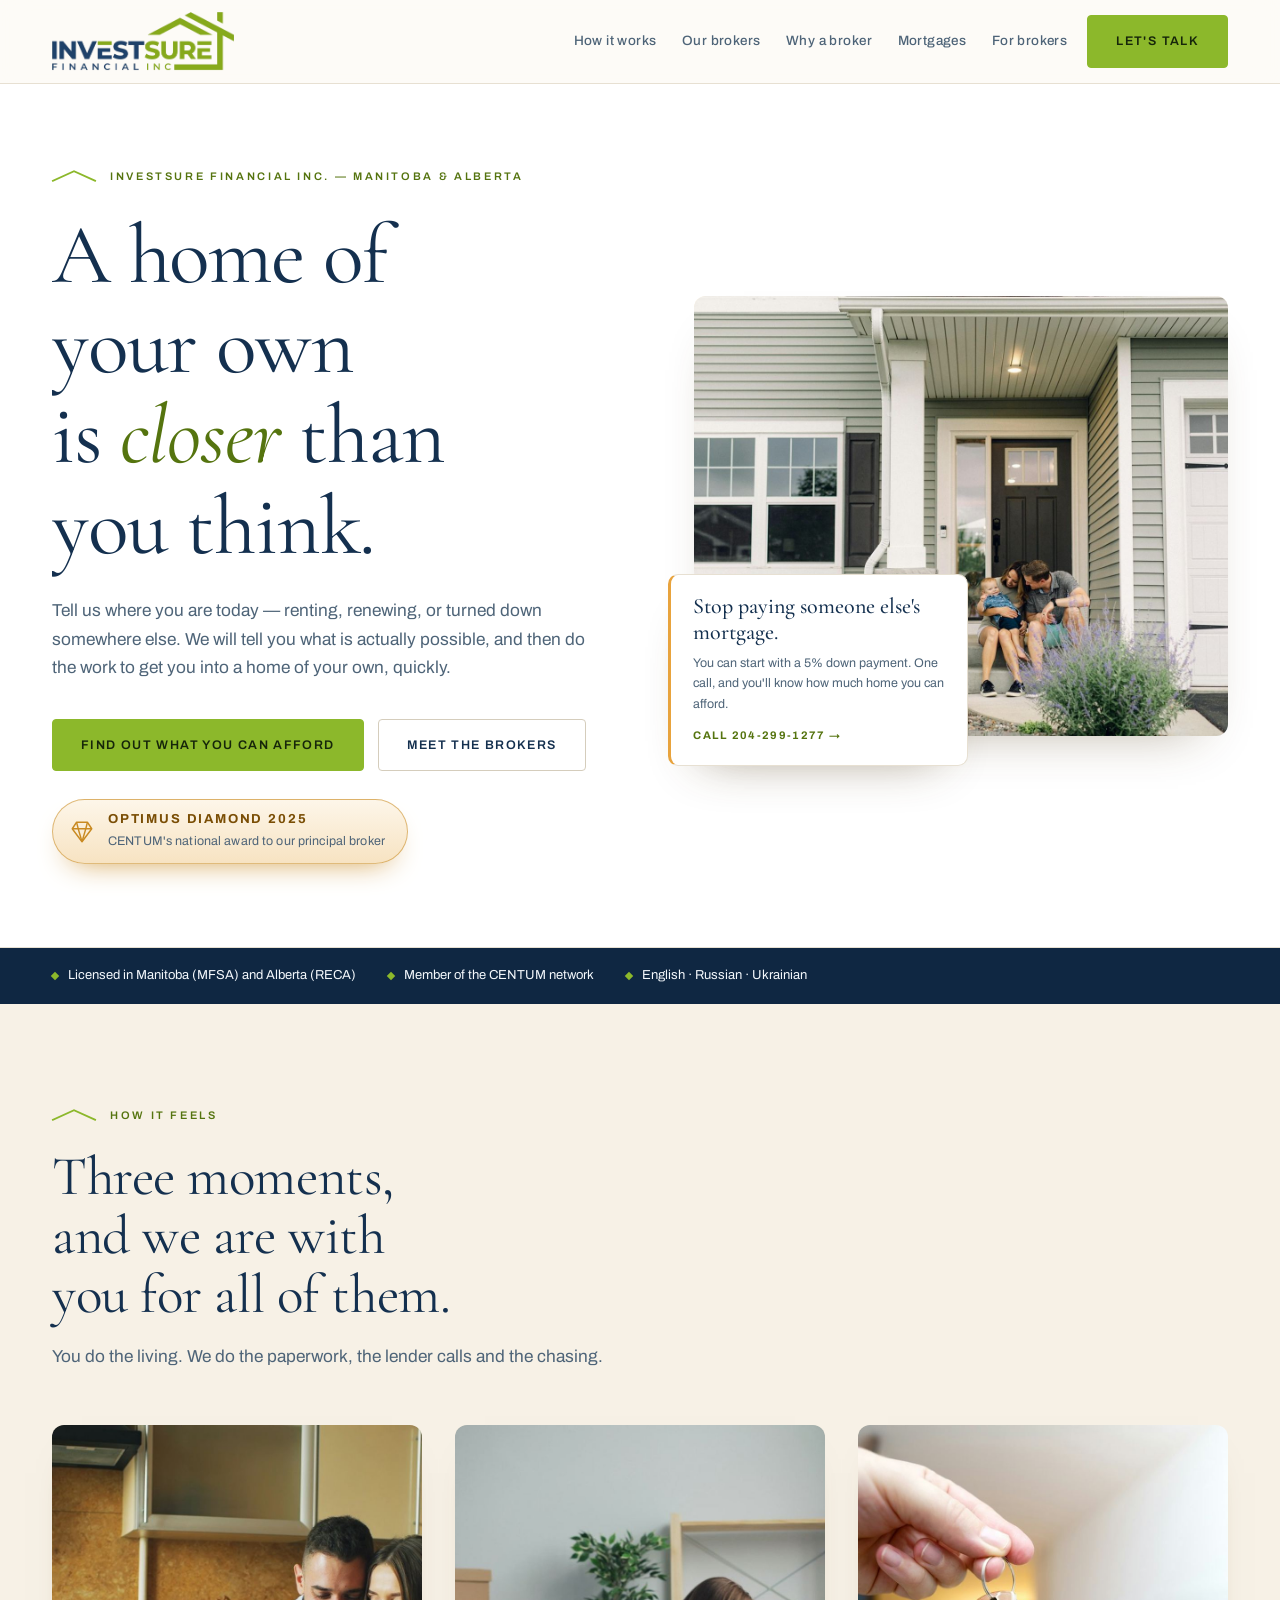
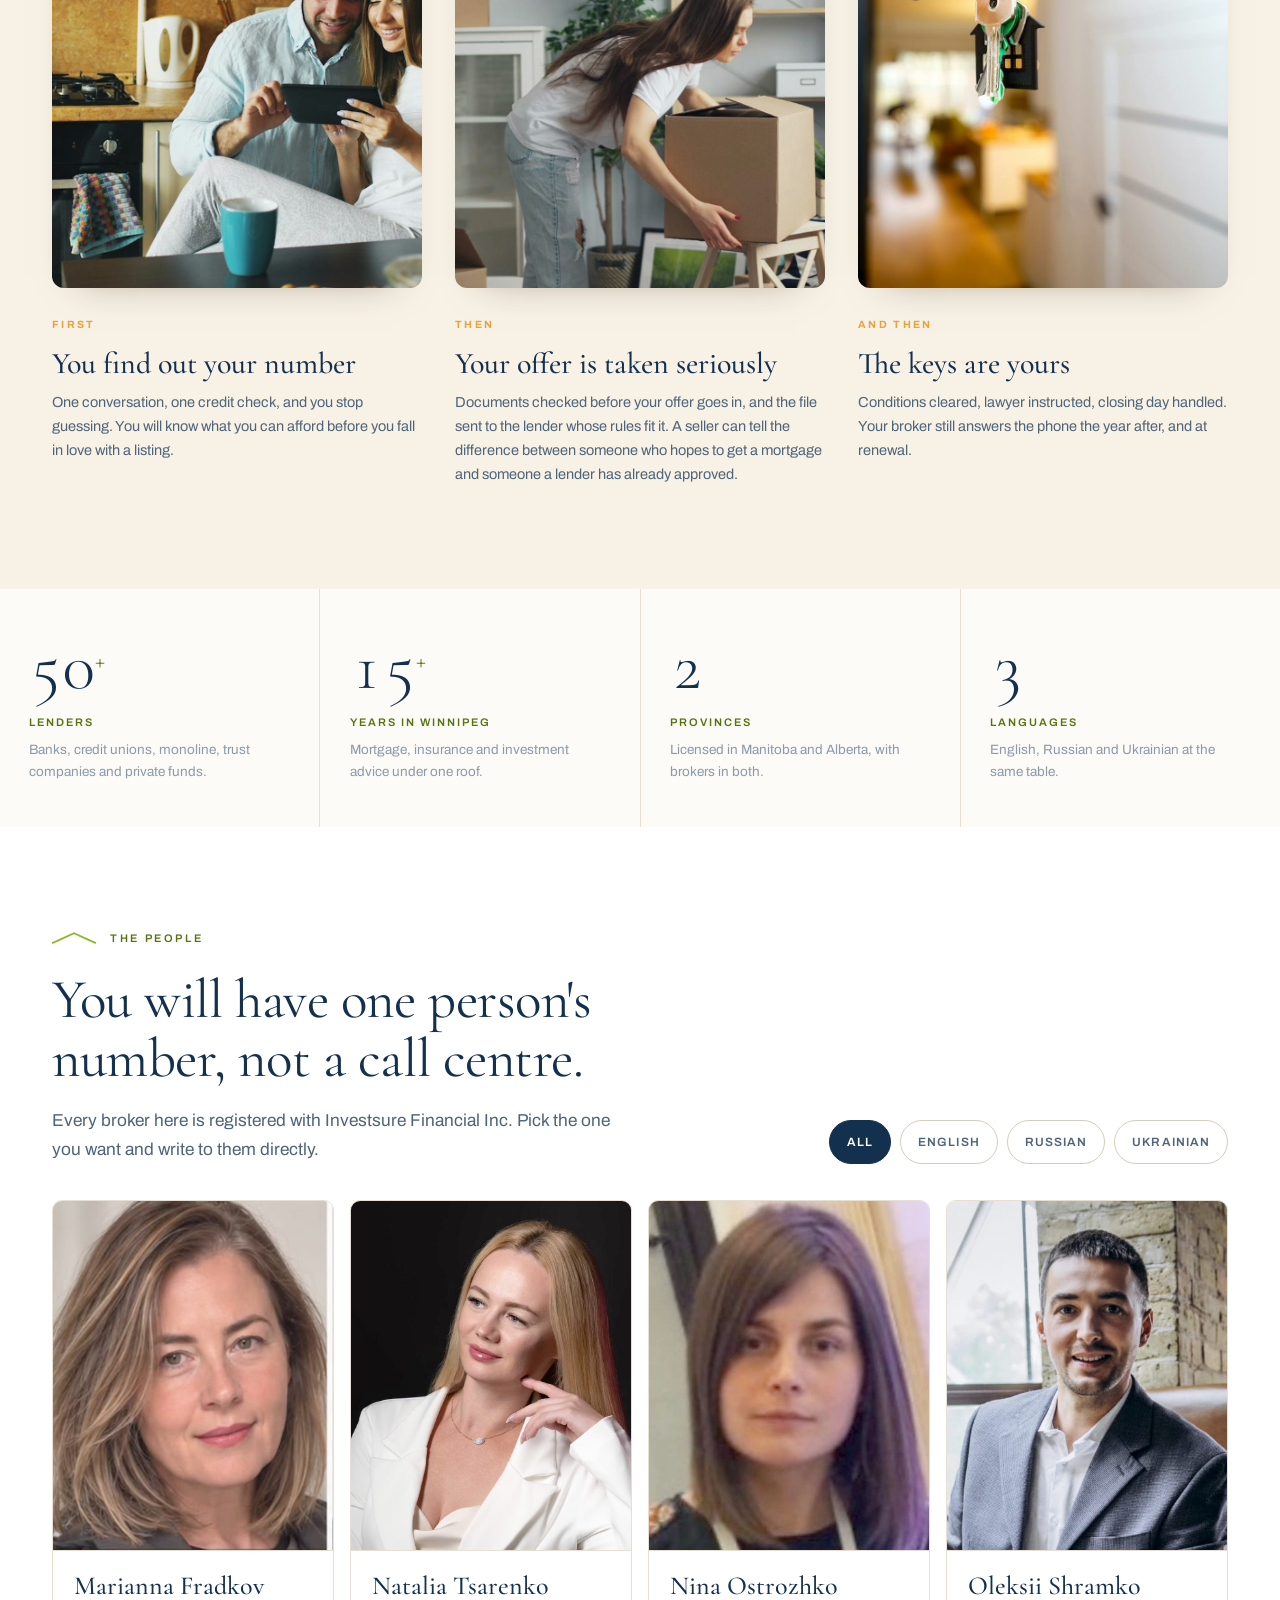
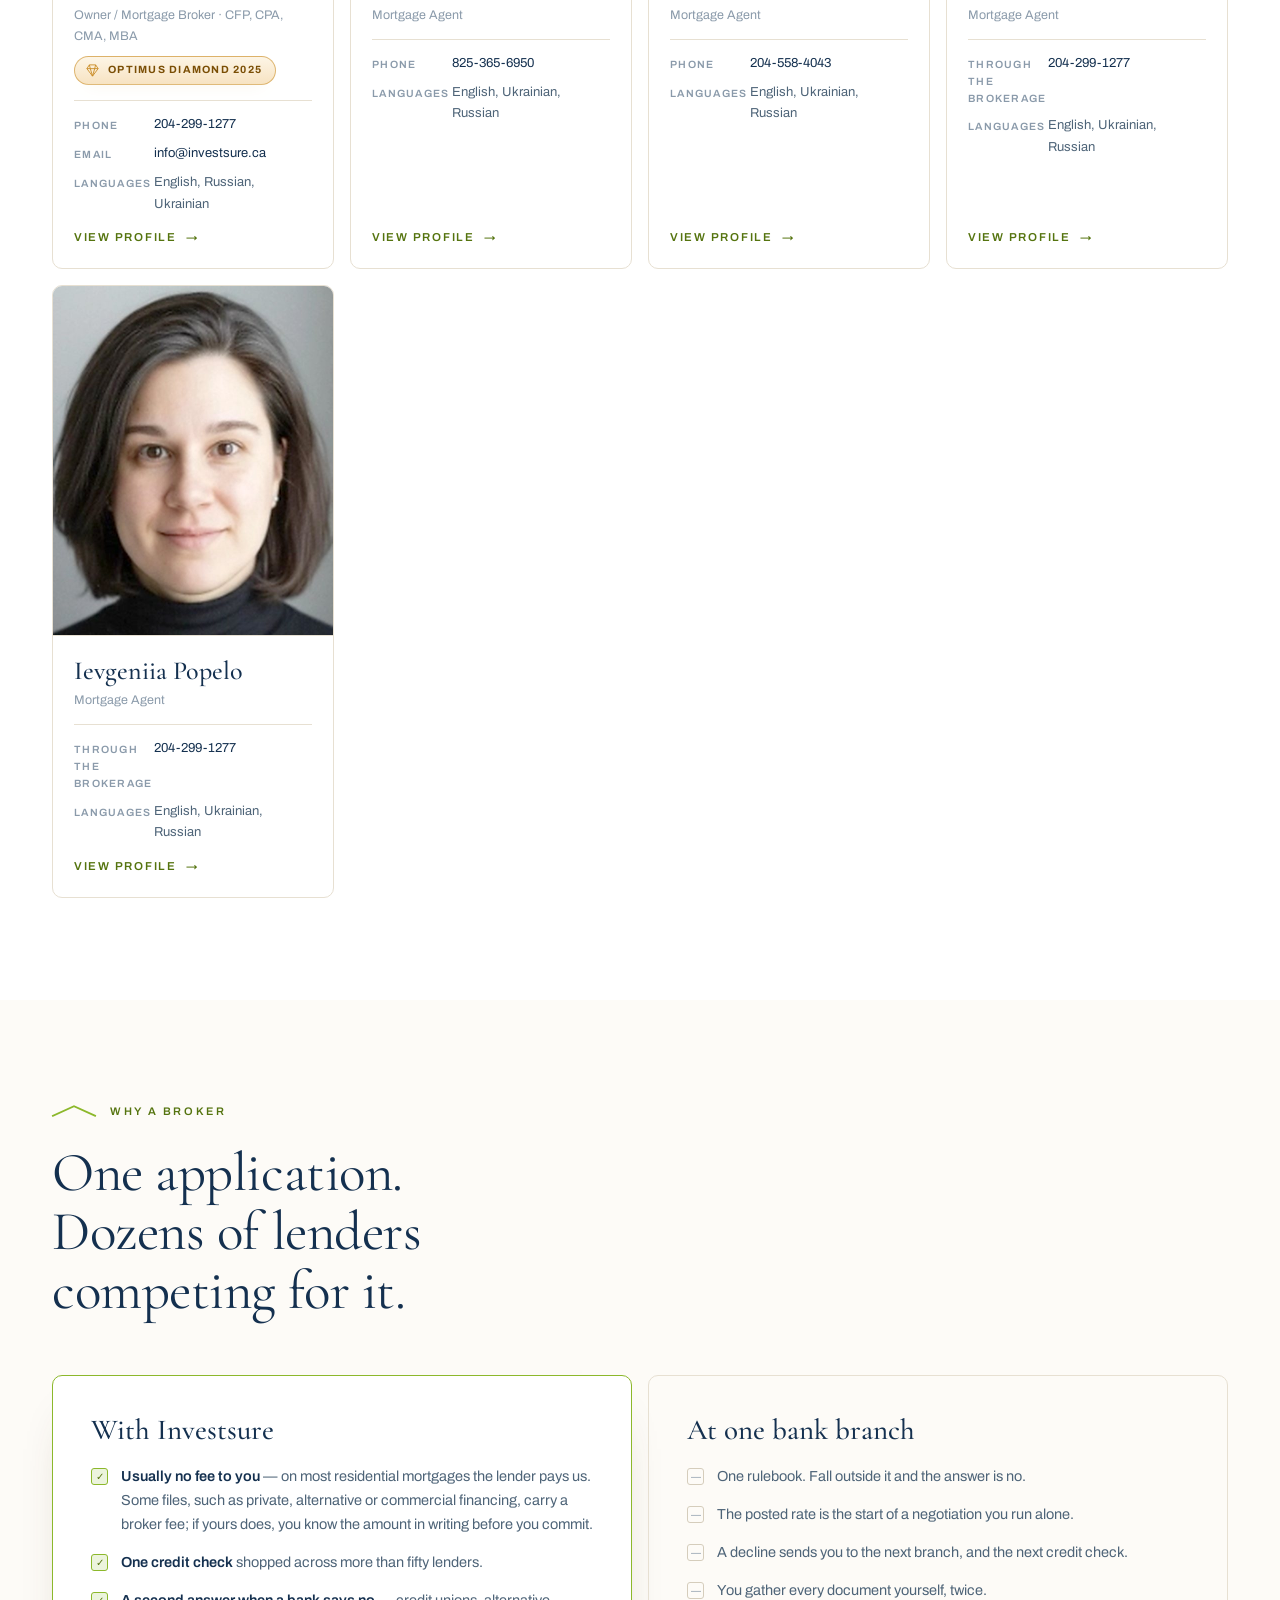
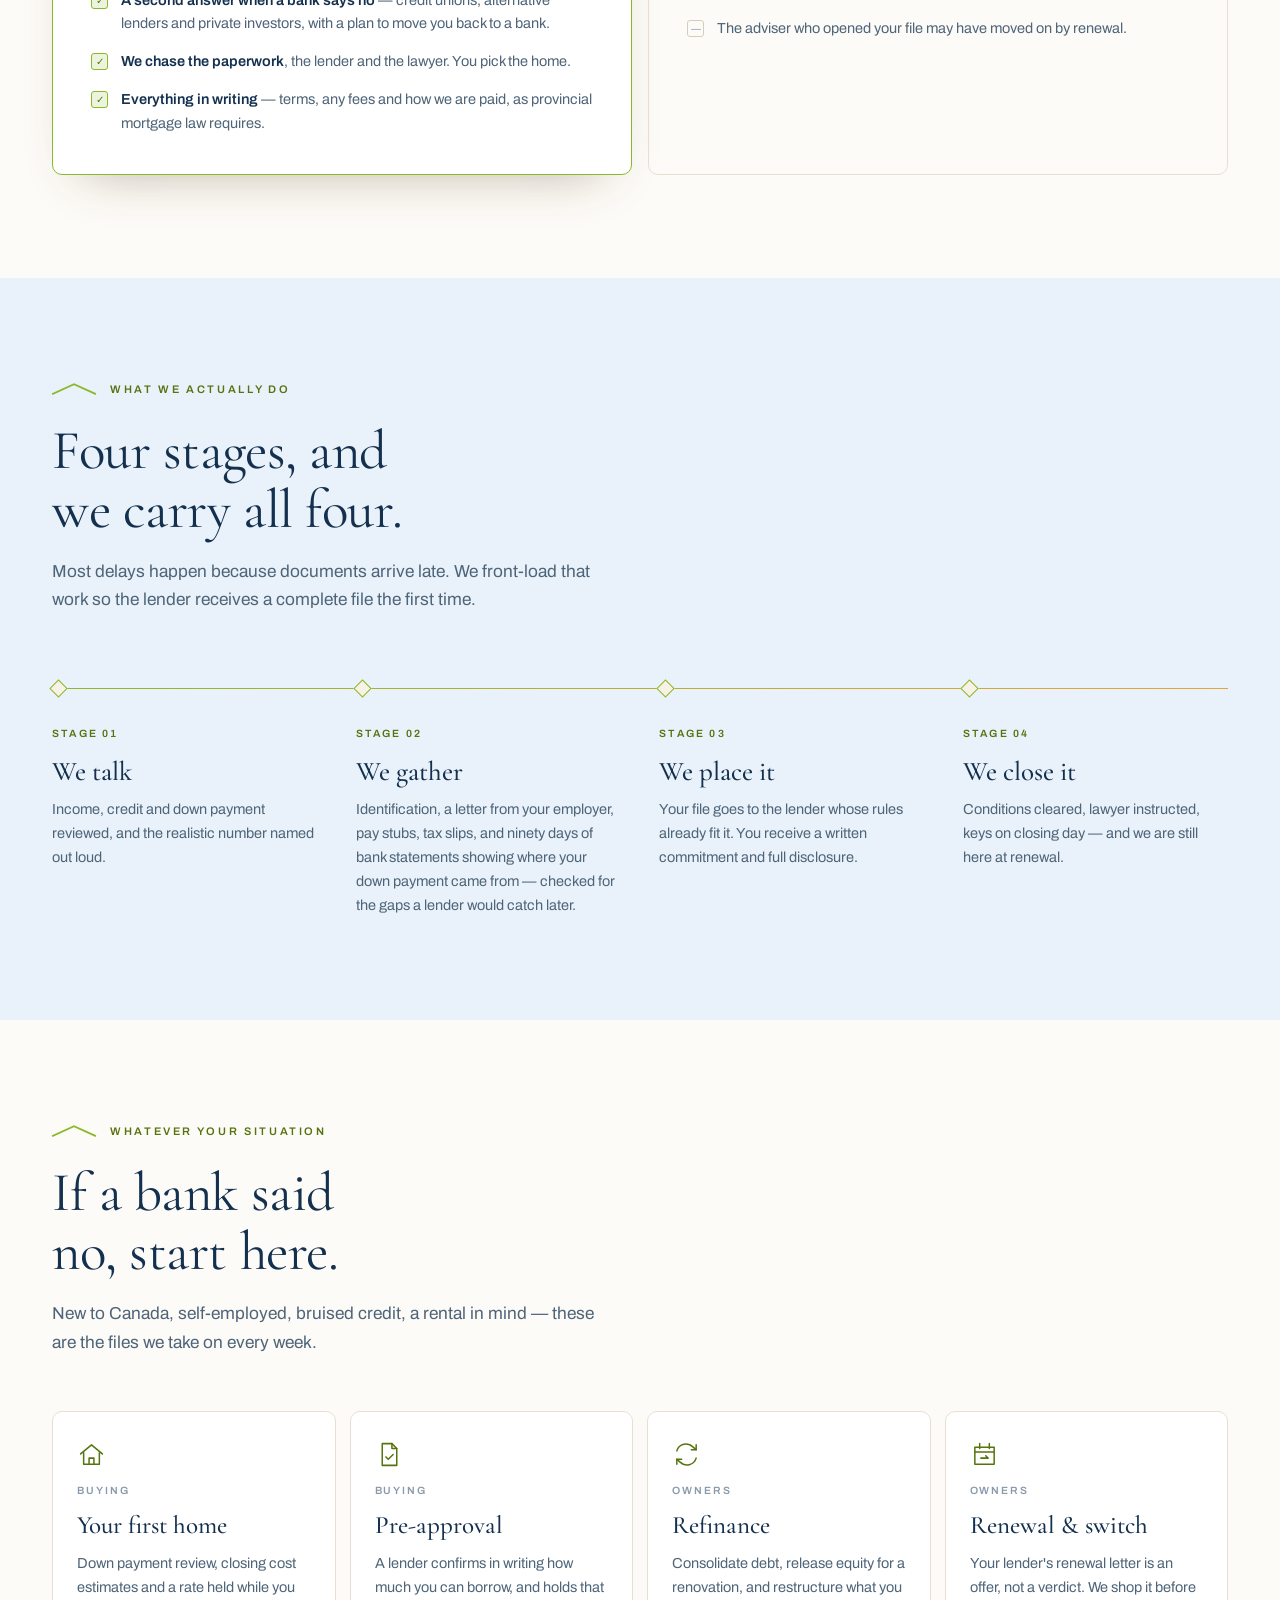
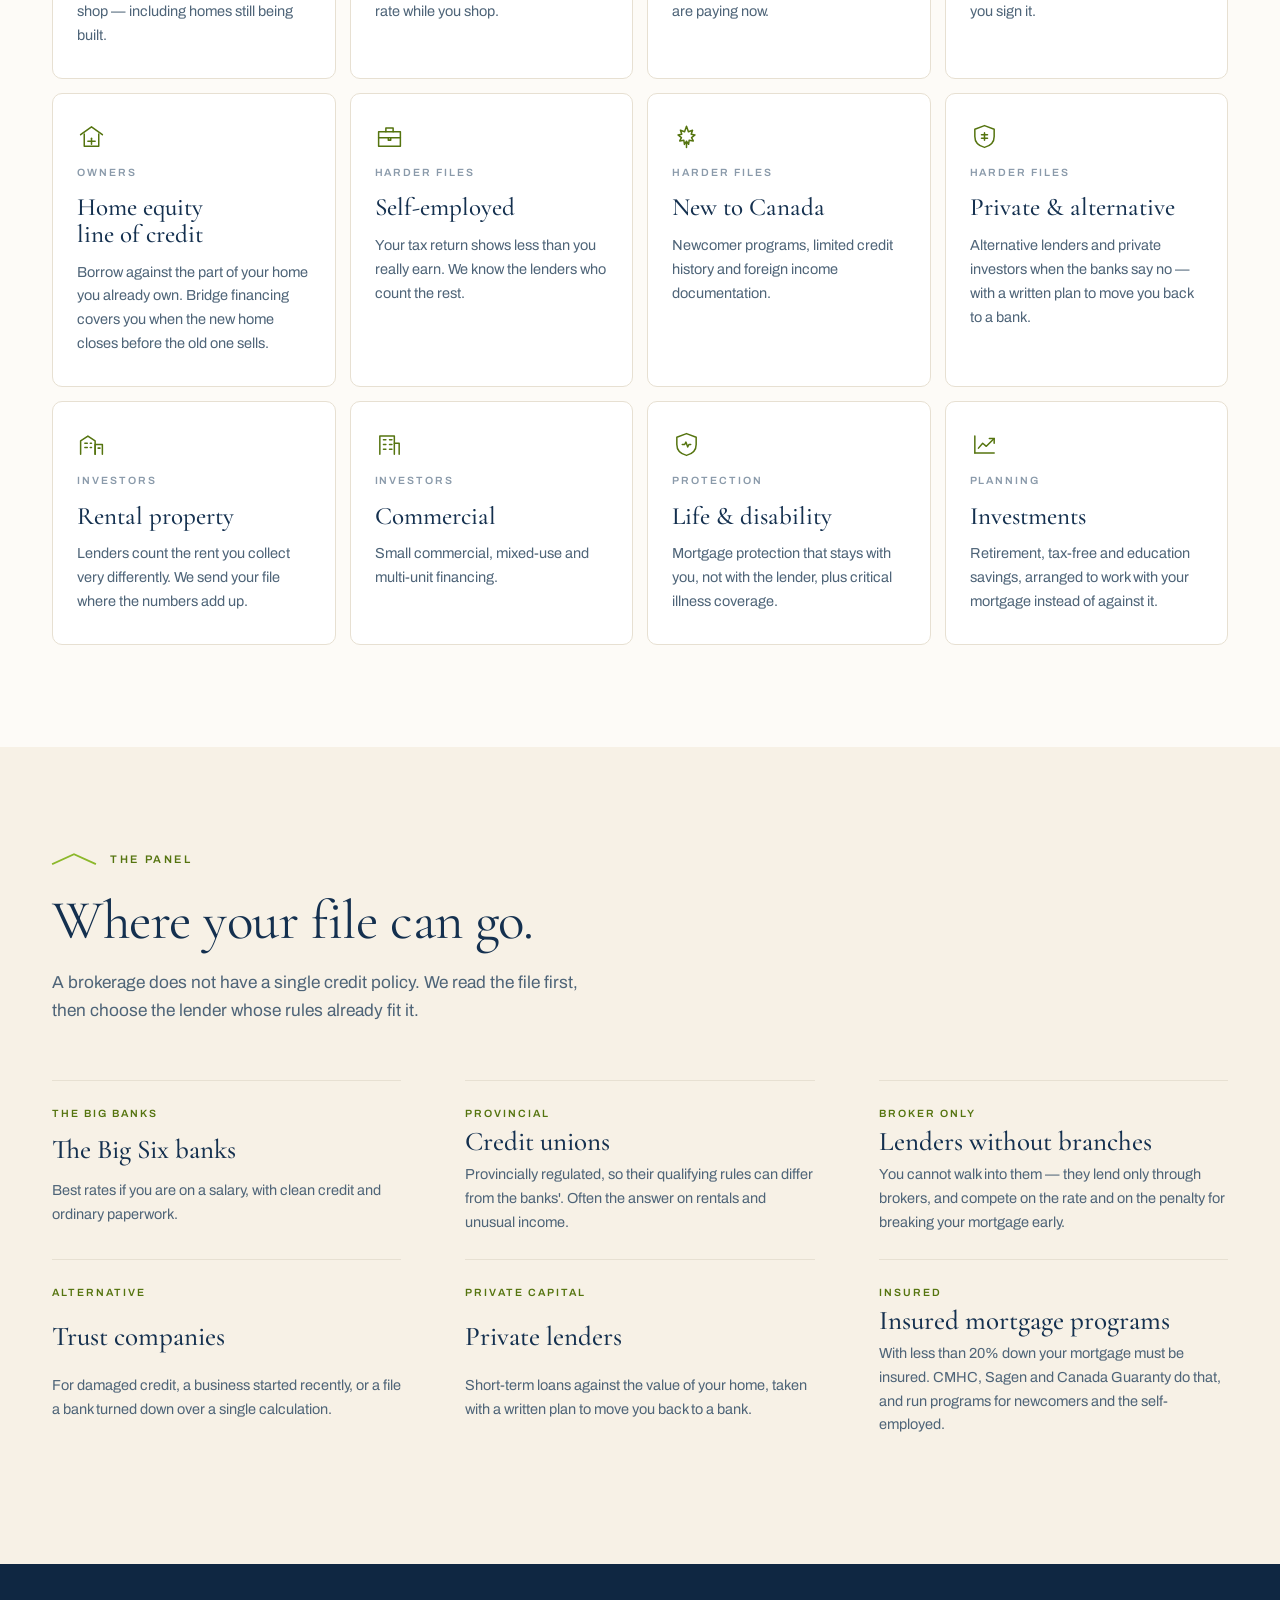
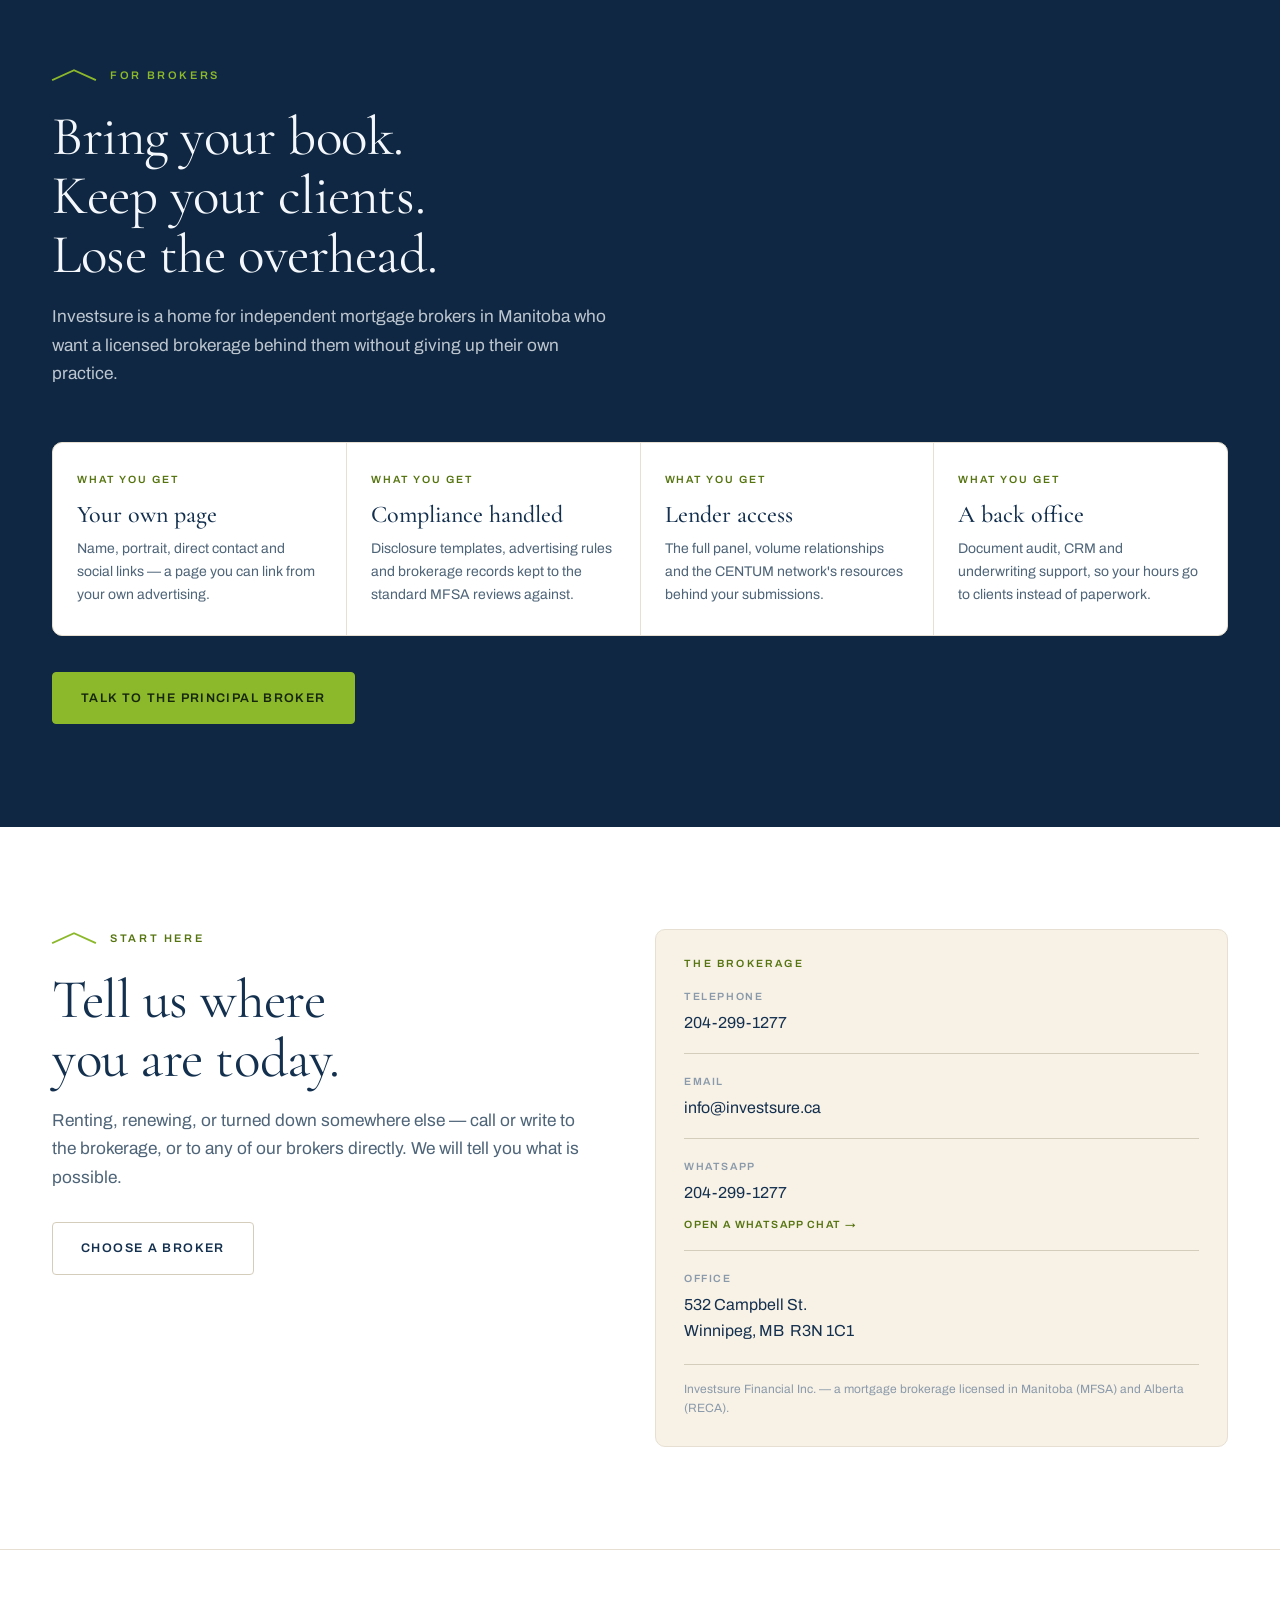
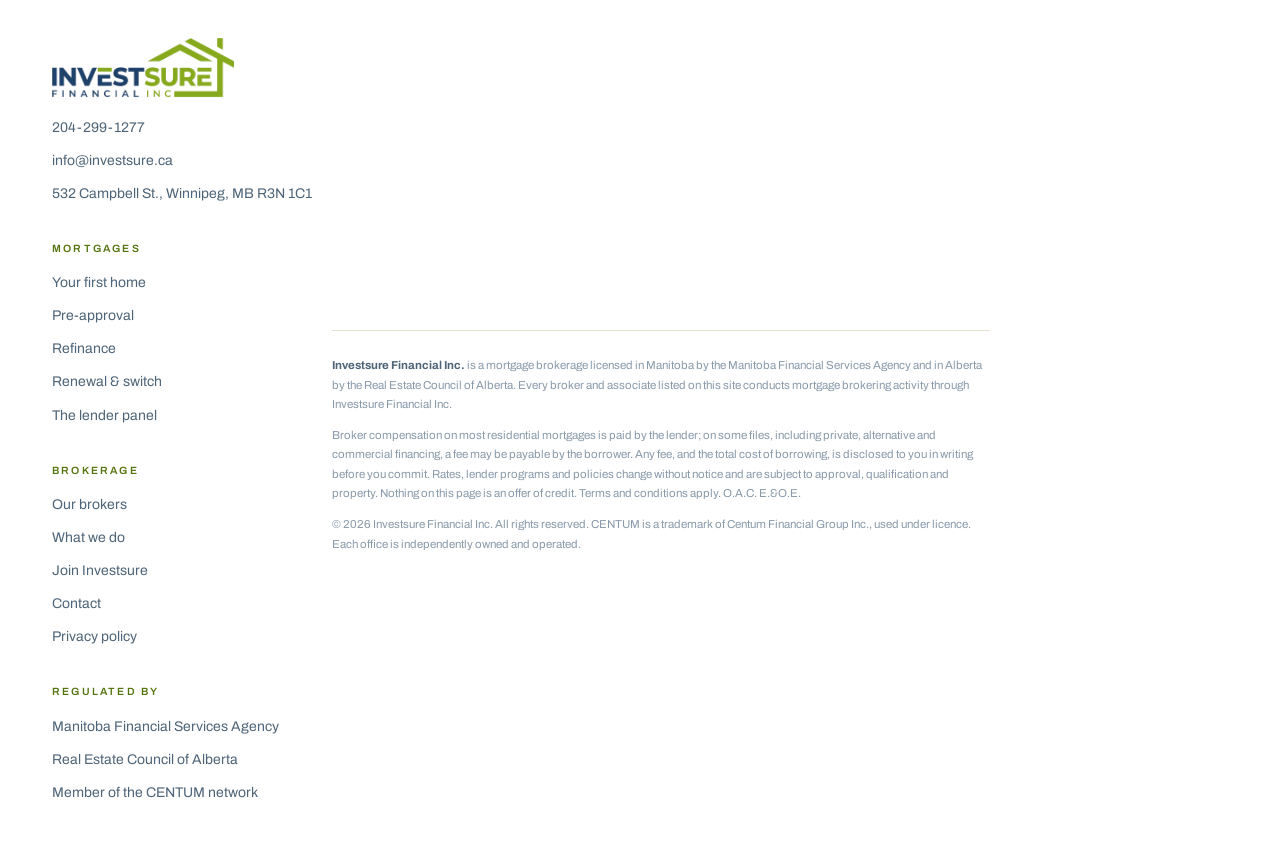
==== index.html @ 18df0b56 "feat: Investsure brokerage website Static site for Investsure Financial Inc.: five registered broker" ====
<!doctype html>
<html lang="en">
<head>
<meta charset="utf-8">
<meta name="viewport" content="width=device-width,initial-scale=1,viewport-fit=cover">
<title>Investsure Financial — Mortgage Broker in Winnipeg | English, Russian, Ukrainian</title>
<meta name="description" content="Winnipeg mortgage brokerage licensed in Manitoba and Alberta. First homes, renewals, refinancing, self-employed and newcomer mortgages — in English, Russian and Ukrainian.">
<meta property="og:type" content="website">
<meta property="og:title" content="Investsure Financial — Mortgage Broker in Winnipeg">
<meta property="og:description" content="One application, dozens of lenders. Advice in English, Russian and Ukrainian.">
<meta property="og:image" content="home-front.jpg">
<meta name="theme-color" content="#14304F">
<link rel="icon" href="investsure-logo.png">
<script>document.documentElement.classList.add("js");</script>
<link rel="preconnect" href="https://fonts.googleapis.com">
<link rel="preconnect" href="https://fonts.gstatic.com" crossorigin>
<link rel="stylesheet" href="https://fonts.googleapis.com/css2?family=Cormorant+Garamond:wght@300;400;500;600&family=Archivo:wght@400;500;600;700&display=swap">
<style>
/* Layout concept: golden hour. Warm paper ground, navy ink for trust, the logo's
   green for every action, honey used only where warmth belongs. Faces and homes
   lead; the lender panel and the rules come after the feeling. */
:root{
  --cream:#FDFBF7; --surface:#FFFFFF; --cream-2:#F7F1E6; --cream-3:#EFE7D8;
  --ink:#14304F; --ink-2:#4E6478; --ink-3:#8A9AAA;
  --navy:#14304F; --navy-deep:#0F2742; --on-dark:#F4F8FC;
  --sky:#3E7CB8; --sky-soft:#E9F2FA;
  --green:#8CB82B; --green-text:#55740F; --green-soft:rgba(140,184,43,.16);
  --honey:#E8A33D; --honey-soft:#FDF1DC;
  --line:#E7E0D2; --line-2:#D5CDBC;
  --shadow-warm:0 24px 50px -32px rgba(80,58,20,.45);
  --display:"Cormorant Garamond",Georgia,"Times New Roman",serif;
  --body:"Archivo","Helvetica Neue",Arial,sans-serif;
  --maxw:1220px;
  color-scheme:light;
}
*,*::before,*::after{box-sizing:border-box}
html{scroll-padding-top:96px;scroll-behavior:smooth}
[hidden]{display:none!important}
body{margin:0;background:var(--cream);color:var(--ink);font-family:var(--body);font-size:16px;line-height:1.65;-webkit-font-smoothing:antialiased;overflow-x:hidden}
body::before{content:"";position:fixed;inset:0 0 auto;height:env(safe-area-inset-top,0px);z-index:70;background:var(--surface)}
img{max-width:100%;height:auto}
a{color:inherit}
h1,h2,h3,h4{margin:0;text-wrap:balance;line-height:1.07}
p{margin:0}
:focus-visible{outline:2px solid var(--green-text);outline-offset:3px;border-radius:3px}

.wrap{width:100%;max-width:var(--maxw);margin:0 auto;padding-left:max(22px,env(safe-area-inset-left,0px));padding-right:max(22px,env(safe-area-inset-right,0px))}
.band{padding-block:clamp(66px,8vw,124px);position:relative}
section{position:relative}
.band--warm{background:var(--cream-2)}
.band--paper{background:var(--surface)}
.band--sky{background:var(--sky-soft)}
.band--dark{background:var(--navy-deep);color:var(--on-dark)}

/* ---------- type ---------- */
.d1{font-family:var(--display);font-weight:400;font-size:clamp(46px,6.6vw,88px);letter-spacing:-.014em}
.d2{font-family:var(--display);font-weight:400;font-size:clamp(32px,4.3vw,56px);letter-spacing:-.008em}
.d3{font-family:var(--display);font-weight:500;font-size:clamp(23px,2.3vw,30px)}
.lede{font-size:clamp(16px,1.35vw,18.5px);color:var(--ink-2);max-width:56ch}
.band--dark .lede{color:rgba(244,248,252,.76)}
.micro{font-size:11px;font-weight:600;letter-spacing:.24em;text-transform:uppercase;color:var(--green-text)}
.band--dark .micro{color:var(--green)}
.eyebrow{display:flex;align-items:center;gap:14px;margin-bottom:24px}
.eyebrow .roof{width:44px;height:12px;flex:none;overflow:visible}
.eyebrow .roof path{fill:none;stroke:var(--green);stroke-width:2;stroke-linecap:square}

/* ---------- header ---------- */
header.site{position:sticky;top:env(safe-area-inset-top,0px);z-index:60;background:rgba(253,251,247,.9);backdrop-filter:blur(14px);-webkit-backdrop-filter:blur(14px);border-bottom:1px solid var(--line)}
.site .wrap{display:flex;align-items:center;gap:20px;min-height:80px;flex-wrap:wrap;padding-block:12px}
.logo{display:inline-flex;align-items:center;line-height:0}
.logo img{width:clamp(142px,17vw,182px)}
nav.main{margin-left:auto;display:flex;align-items:center;gap:clamp(14px,2vw,28px);flex-wrap:wrap}
nav.main a{font-size:13.5px;font-weight:500;letter-spacing:.03em;text-decoration:none;color:var(--ink-2);position:relative;padding:4px 0;transition:color .25s}
nav.main a::after{content:"";position:absolute;left:0;right:100%;bottom:0;height:1.5px;background:var(--green);transition:right .35s cubic-bezier(.22,1,.36,1)}
nav.main a:hover{color:var(--ink)}
nav.main a:hover::after{right:0}

.btn{position:relative;display:inline-flex;align-items:center;justify-content:center;gap:10px;font-family:var(--body);font-weight:600;font-size:12.5px;letter-spacing:.11em;text-transform:uppercase;padding:15px 28px;border:1px solid var(--green);color:#16260A;background:var(--green);border-radius:4px;text-decoration:none;cursor:pointer;overflow:hidden;transition:transform .25s cubic-bezier(.22,1,.36,1),box-shadow .3s}
.btn::after{content:"";position:absolute;inset:0;background:linear-gradient(110deg,transparent 22%,rgba(255,255,255,.45) 50%,transparent 78%);transform:translateX(-120%)}
.btn:hover{transform:translateY(-2px);box-shadow:0 16px 32px -16px rgba(140,184,43,.95)}
.btn:hover::after{animation:sweep .9s ease}
@keyframes sweep{to{transform:translateX(120%)}}
.btn--line{background:transparent;color:var(--ink);border-color:var(--line-2)}
.btn--line:hover{border-color:var(--navy);box-shadow:none}
.band--dark .btn--line{color:var(--on-dark);border-color:rgba(244,248,252,.4)}

/* ---------- hero ---------- */
.hero{background:var(--surface);border-bottom:1px solid var(--line);padding-block:clamp(52px,6.5vw,96px);overflow:hidden}
.hero-grid{display:grid;grid-template-columns:minmax(0,1.04fr) minmax(0,.96fr);gap:clamp(32px,5vw,70px);align-items:center}
.hero .d1{max-width:13ch}
.hero .d1 em{font-style:italic;color:var(--green-text)}
.hero-lede{margin-top:26px}
.hero-cta{display:flex;gap:14px;flex-wrap:wrap;margin-top:36px;align-items:center}
.reassure{margin-top:26px;font-size:13.5px;color:var(--ink-2);display:flex;align-items:flex-start;gap:11px;max-width:46ch}
.reassure svg{width:19px;height:19px;flex:none;margin-top:2px;stroke:var(--green-text);fill:none;stroke-width:1.6}

/* word-rise on load */
.rise{display:inline-block;overflow:hidden;vertical-align:bottom;padding-bottom:.16em;margin-bottom:-.16em}
.rise>i{display:inline-block;font-style:inherit;transform:translateY(102%);animation:riseUp .95s cubic-bezier(.19,1,.22,1) forwards}
@keyframes riseUp{to{transform:translateY(0)}}

/* ---------- photo slots ---------- */
.photo{position:relative;border-radius:12px;overflow:hidden;background:linear-gradient(150deg,var(--honey-soft),var(--cream-2) 48%,var(--sky-soft));display:grid;place-items:center;max-width:100%}
.photo img{width:100%;height:100%;object-fit:cover;display:block}
.photo .ph-in{position:absolute;inset:11px;border:1px dashed rgba(20,48,79,.2);border-radius:8px;pointer-events:none}
.photo .ph-art{position:relative;z-index:1;display:grid;justify-items:center;gap:14px;padding:26px;text-align:center}
.photo .ph-art svg{width:clamp(56px,9vw,82px);height:auto;stroke:var(--navy);fill:none;stroke-width:1.1;opacity:.55}
.photo .ph-cap{font-size:10.5px;letter-spacing:.17em;text-transform:uppercase;font-weight:600;color:var(--ink-3);max-width:28ch;line-height:1.7}
.photo .sun{position:absolute;width:48%;aspect-ratio:1;border-radius:50%;right:-8%;top:-14%;background:radial-gradient(circle,rgba(232,163,61,.55),rgba(232,163,61,0) 68%);animation:glow 9s ease-in-out infinite alternate}
@keyframes glow{to{transform:translate(-8%,6%) scale(1.14);opacity:.78}}

.hero-media{position:relative}
.hero-media .photo{aspect-ratio:4/3.3;box-shadow:var(--shadow-warm)}
.float-card{position:absolute;left:-26px;bottom:-30px;background:var(--surface);border:1px solid var(--line);border-left:3px solid var(--honey);border-radius:10px;padding:18px 22px;max-width:300px;box-shadow:var(--shadow-warm);z-index:3}
.float-card .t{font-family:var(--display);font-size:22px;font-weight:500;line-height:1.2}
.float-card .s{font-size:12.5px;color:var(--ink-2);margin-top:7px}
.float-cta{display:inline-block;margin-top:11px;font-size:11px;font-weight:700;letter-spacing:.12em;text-transform:uppercase;color:var(--green-text);text-decoration:none}
.float-cta:hover{text-decoration:underline}

/* ---------- trust strip ---------- */
.strip{background:var(--navy-deep);color:var(--on-dark)}
.strip .wrap{display:flex;flex-wrap:wrap;gap:10px 32px;padding-block:17px;font-size:13px}
.strip span{display:inline-flex;align-items:center;gap:10px}
.strip span::before{content:"";width:6px;height:6px;background:var(--green);transform:rotate(45deg);flex:none}

/* ---------- moments ---------- */
.moments{display:grid;grid-template-columns:repeat(auto-fit,minmax(272px,1fr));gap:clamp(20px,2.6vw,34px)}
.moment{min-width:0}
.moment .photo{aspect-ratio:4/5;margin-bottom:22px;box-shadow:0 18px 38px -30px rgba(80,58,20,.55)}
.moment .step{font-size:10.5px;letter-spacing:.22em;text-transform:uppercase;color:var(--honey);font-weight:700}
.moment h3{font-family:var(--display);font-size:30px;font-weight:500;margin-top:12px}
.moment p{margin-top:11px;font-size:14.5px;color:var(--ink-2)}

/* ---------- stats ---------- */
.stats{display:grid;grid-template-columns:repeat(auto-fit,minmax(196px,1fr));gap:1px;background:var(--line)}
.stat{background:var(--cream);padding:clamp(28px,3.4vw,44px) clamp(20px,2.3vw,30px);min-width:0}
.stat .n{font-family:var(--display);font-weight:300;font-size:clamp(44px,5.4vw,68px);line-height:1;color:var(--navy);font-variant-numeric:tabular-nums;display:flex;align-items:baseline}
.stat .n sup{font-size:.37em;color:var(--green-text);top:-.78em;position:relative}
.stat .k{margin-top:12px;font-size:11px;letter-spacing:.18em;text-transform:uppercase;color:var(--green-text);font-weight:600}
.stat .t{margin-top:8px;font-size:13.5px;color:var(--ink-3);max-width:34ch}

/* ---------- section heads ---------- */
.shead{max-width:62ch;margin-bottom:clamp(36px,4.2vw,58px)}
.shead .lede{margin-top:18px}

/* ---------- cards ---------- */
.sheet{position:relative;background:var(--surface);border:1px solid var(--line);border-radius:10px;overflow:hidden;--mx:50%;--my:0%}
.sheet::before{content:"";position:absolute;inset:0;background:radial-gradient(400px circle at var(--mx) var(--my),rgba(232,163,61,.14),transparent 60%);opacity:0;transition:opacity .45s;pointer-events:none}
.sheet:hover::before{opacity:1}

.svc{display:grid;grid-template-columns:repeat(auto-fill,minmax(258px,1fr));gap:14px}
.svc article{padding:28px 24px 30px;display:flex;flex-direction:column;gap:13px;min-width:0;transition:transform .5s cubic-bezier(.22,1,.36,1),border-color .4s,box-shadow .4s}
.svc article:hover{transform:translateY(-5px);border-color:var(--line-2);box-shadow:var(--shadow-warm)}
.icon{width:29px;height:29px;flex:none;stroke:var(--green-text);fill:none;stroke-width:1.25;stroke-linecap:round;stroke-linejoin:round}
.svc .tag{font-size:10.5px;letter-spacing:.19em;text-transform:uppercase;color:var(--ink-3);font-weight:600}
.svc h3{font-family:var(--display);font-size:25px;font-weight:500}
.svc p{font-size:14.5px;color:var(--ink-2)}

/* ---------- lender panel ---------- */
.panel{display:grid;grid-template-columns:repeat(auto-fit,minmax(286px,1fr));gap:0 clamp(32px,5vw,70px)}
.lender{padding:24px 0;border-top:1px solid var(--line);display:grid;gap:6px;min-width:0;transition:padding-left .4s cubic-bezier(.22,1,.36,1)}
.lender:hover{padding-left:12px}
.lender h3{font-family:var(--display);font-size:27px;font-weight:500}
.lender p{font-size:14.5px;color:var(--ink-2)}
.lender .ct{font-size:10.5px;letter-spacing:.19em;text-transform:uppercase;color:var(--green-text);font-weight:600}

/* ---------- team ---------- */
.team-bar{display:flex;align-items:flex-end;justify-content:space-between;gap:24px;flex-wrap:wrap;margin-bottom:36px}
.filters{display:flex;gap:9px;flex-wrap:wrap}
.chip{font-family:var(--body);font-size:12px;font-weight:600;letter-spacing:.09em;text-transform:uppercase;padding:10px 17px;min-height:44px;border:1px solid var(--line-2);background:var(--surface);color:var(--ink-2);border-radius:40px;cursor:pointer;transition:.3s}
.chip:hover{color:var(--ink);border-color:var(--navy)}
.chip[aria-pressed="true"]{background:var(--navy);border-color:var(--navy);color:var(--surface)}
.roster{display:grid;grid-template-columns:repeat(auto-fill,minmax(246px,1fr));gap:16px}
.card{padding:0;display:flex;flex-direction:column;min-width:0;text-align:left;font:inherit;color:inherit;cursor:pointer;transition:transform .55s cubic-bezier(.22,1,.36,1),border-color .4s,box-shadow .45s}
.card:hover{transform:translateY(-6px);border-color:var(--line-2);box-shadow:var(--shadow-warm)}
.frame{position:relative;aspect-ratio:4/5;background:linear-gradient(155deg,var(--honey-soft),var(--sky-soft));display:grid;place-items:center;overflow:hidden;max-width:100%;border-bottom:1px solid var(--line)}
.frame img{width:100%;height:100%;object-fit:cover;transition:transform .8s cubic-bezier(.22,1,.36,1)}
.card:hover .frame img{transform:scale(1.045)}
.frame .fr-roof{position:absolute;top:26%;left:50%;transform:translateX(-50%);width:56px;z-index:1}
.frame .fr-roof path{stroke:var(--green);stroke-width:2.4;fill:none}
.frame .bigmono{font-family:var(--display);font-weight:300;font-size:46px;color:var(--navy);letter-spacing:.04em;position:relative;z-index:1;margin-top:20px}
.frame .cap{position:absolute;left:0;right:0;bottom:0;padding:8px 14px;font-size:9.5px;letter-spacing:.17em;text-transform:uppercase;font-weight:600;color:var(--ink-3);z-index:2}
.card-body{padding:21px;display:flex;flex-direction:column;gap:13px;flex:1;min-width:0}
.card-id h3{font-family:var(--display);font-size:26px;font-weight:500}
.card-id h3 a{text-decoration:none;color:inherit}
.card{cursor:default}
a.frame{text-decoration:none}
.meta dd a{text-decoration:none;color:var(--ink)}
.meta dd a:hover{color:var(--green-text)}
.card-id p{font-size:12.5px;color:var(--ink-3);margin-top:5px}
.meta{display:grid;gap:8px;font-size:13px;color:var(--ink-2);border-top:1px solid var(--line);padding-top:13px;margin:0}
.meta div{display:flex;gap:10px}
.meta dt{flex:none;width:70px;color:var(--ink-3);font-size:10.5px;text-transform:uppercase;letter-spacing:.12em;font-weight:600;padding-top:3px}
.meta dd{margin:0;min-width:0;overflow-wrap:anywhere}
.card-link{text-decoration:none;font-size:11.5px;font-weight:600;letter-spacing:.15em;text-transform:uppercase;color:var(--green-text);display:inline-flex;align-items:center;gap:9px;margin-top:auto}
.card-link .arw{transition:transform .4s cubic-bezier(.22,1,.36,1)}
.card:hover .card-link .arw{transform:translateX(6px)}
.card--join{border-style:dashed}
.placeholder{display:inline-block;font-size:9.5px;font-weight:600;letter-spacing:.12em;text-transform:uppercase;color:#8A5A00;background:var(--honey-soft);border:1px solid rgba(232,163,61,.55);padding:2px 8px;border-radius:3px;vertical-align:1px}

/* award badge — gold, so it reads as a distinction and not as another label */
.award{display:inline-flex;align-items:center;gap:8px;margin-top:10px;font-size:10.5px;font-weight:700;letter-spacing:.12em;text-transform:uppercase;color:#7A4E05;
  background:linear-gradient(180deg,#FDF5E6,#F7E3C2);border:1px solid rgba(201,138,34,.55);border-radius:999px;padding:6px 13px 6px 10px;line-height:1;
  box-shadow:0 8px 18px -14px rgba(201,138,34,.95)}
.award svg{width:15px;height:15px;flex:none;fill:none;stroke:#C98A22;stroke-width:1.4;stroke-linejoin:round}
.award--lg{font-size:11px;padding:7px 15px 7px 12px;gap:9px;margin-top:16px}
.award--lg svg{width:16px;height:16px}

/* the same distinction on the first screen, where everyone sees it */
.award-hero{display:inline-flex;align-items:center;gap:13px;margin-top:28px;padding:12px 22px 12px 16px;border-radius:999px;
  background:linear-gradient(180deg,#FDF6E9,#F7E3C2);border:1px solid rgba(201,138,34,.55);
  box-shadow:0 14px 30px -18px rgba(201,138,34,.95)}
.award-hero svg{width:26px;height:26px;flex:none;fill:none;stroke:#C98A22;stroke-width:1.3;stroke-linejoin:round}
.award-hero b{display:block;font-size:13px;font-weight:700;letter-spacing:.14em;text-transform:uppercase;color:#7A4E05;line-height:1.1}
.award-hero .sub{display:block;margin-top:4px;font-size:12.5px;color:var(--ink-2);letter-spacing:.01em}
@media (max-width:420px){
  .award-hero{gap:10px;padding:10px 16px 10px 13px}
  .award-hero b{font-size:11.5px;letter-spacing:.1em}
  .award-hero .sub{font-size:11.5px}
}

/* ---------- profile ---------- */
.profile-head{padding-block:clamp(38px,5vw,70px);background:var(--surface);border-bottom:1px solid var(--line)}
.back{display:inline-flex;align-items:center;gap:10px;font-size:11.5px;font-weight:600;letter-spacing:.15em;text-transform:uppercase;color:var(--ink-3);background:none;border:0;cursor:pointer;padding:0;margin-bottom:34px;transition:color .3s}
.back:hover{color:var(--green-text)}
.profile-grid{display:grid;grid-template-columns:minmax(0,236px) minmax(0,1.3fr) minmax(0,.9fr);gap:clamp(26px,4vw,54px);align-items:start}
.profile-grid .frame{border-radius:10px;border:1px solid var(--line)}
.profile-id h1{font-family:var(--display);font-weight:400;font-size:clamp(38px,5vw,60px)}
.profile-id .role{font-size:11.5px;letter-spacing:.17em;text-transform:uppercase;color:var(--green-text);font-weight:600;margin-top:13px}
.profile-bio{margin-top:26px;font-size:17px;color:var(--ink-2);max-width:60ch}
.profile-list{margin-top:28px;padding:0;display:grid;gap:12px}
.profile-list li{list-style:none;display:flex;gap:14px;font-size:15px;color:var(--ink-2)}
.profile-list li::before{content:"";flex:none;width:8px;height:8px;margin-top:9px;border-left:2px solid var(--green);border-top:2px solid var(--green);clip-path:polygon(0 100%,50% 0,100% 100%)}
.contact-card{padding:28px;display:flex;flex-direction:column;gap:19px;background:var(--cream-2);border:1px solid var(--line);border-radius:10px}
.contact-card h3{font-size:10.5px;letter-spacing:.21em;text-transform:uppercase;color:var(--green-text);font-weight:600}
.crow{display:grid;gap:5px;padding-bottom:16px;border-bottom:1px solid var(--line-2)}
.crow:last-of-type{border-bottom:0;padding-bottom:0}
.crow .k{font-size:10.5px;letter-spacing:.15em;text-transform:uppercase;color:var(--ink-3);font-weight:600}
.crow .v{font-size:16px;overflow-wrap:anywhere}
.crow .v a{text-decoration:none}
.crow .v a:hover{color:var(--green-text)}
.copy{justify-self:start;font-size:10.5px;font-weight:600;letter-spacing:.13em;text-transform:uppercase;color:var(--green-text);background:none;border:0;padding:4px 0;cursor:pointer}
.wa{justify-self:start;font-size:10.5px;font-weight:600;letter-spacing:.13em;text-transform:uppercase;color:var(--green-text);text-decoration:none;margin-top:5px;transition:color .3s}
.wa:hover{text-decoration:underline}
.compliance-line{font-size:12px;color:var(--ink-3);border-top:1px solid var(--line-2);padding-top:15px;line-height:1.6}

/* ---------- process ---------- */
.flow{position:relative;display:grid;grid-template-columns:repeat(auto-fit,minmax(236px,1fr));gap:clamp(24px,3vw,40px)}
.flow-line{position:absolute;left:0;right:0;top:19px;height:1px;background:var(--line-2);overflow:hidden}
.flow-line i{position:absolute;inset:0;background:linear-gradient(90deg,var(--green),var(--honey));transform:scaleX(0);transform-origin:left;transition:transform 2.2s cubic-bezier(.4,0,.2,1)}
.is-in .flow-line i{transform:scaleX(1)}
.stage{position:relative;padding-top:50px;min-width:0}
.stage::before{content:"";position:absolute;top:13px;left:0;width:13px;height:13px;border:1.5px solid var(--green);background:var(--cream-2);transform:rotate(45deg)}
.stage .n{font-size:10.5px;letter-spacing:.21em;text-transform:uppercase;color:var(--green-text);font-weight:600}
.stage h3{font-family:var(--display);font-size:27px;font-weight:500;margin-top:13px}
.stage p{margin-top:11px;font-size:14.5px;color:var(--ink-2)}

/* ---------- compare ---------- */
.compare{display:grid;grid-template-columns:repeat(auto-fit,minmax(288px,1fr));gap:16px}
.compare article{padding:clamp(26px,3vw,38px);min-width:0}
.compare .us{border-color:var(--green);box-shadow:var(--shadow-warm)}
.compare .them{background:transparent}
.compare h3{font-family:var(--display);font-size:29px;font-weight:500;margin-bottom:20px}
.compare ul{margin:0;padding:0;display:grid;gap:14px}
.compare li{list-style:none;display:flex;gap:13px;font-size:14.5px;color:var(--ink-2)}
.compare li b{color:var(--ink);font-weight:600}
.mk{flex:none;width:17px;height:17px;display:grid;place-items:center;font-size:10px;margin-top:3px;border:1px solid;border-radius:3px}
.mk.y{border-color:var(--green);color:var(--green-text);background:var(--green-soft)}
.mk.n{border-color:var(--line-2);color:var(--ink-3)}

/* ---------- join ---------- */
.perks{display:grid;grid-template-columns:repeat(auto-fit,minmax(236px,1fr));gap:1px;background:var(--line);border:1px solid var(--line);border-radius:10px;overflow:hidden}
.perk{background:var(--surface);padding:28px 24px;min-width:0}
.perk h3{font-family:var(--display);font-size:24px;font-weight:500;margin-bottom:10px;color:var(--ink)}
.perk p{font-size:14px;color:var(--ink-2)}
.perk .k{font-size:10.5px;letter-spacing:.19em;text-transform:uppercase;color:var(--green-text);font-weight:600;display:block;margin-bottom:13px}

/* ---------- contact ---------- */
#contact{overflow:hidden}
.form-grid{display:grid;grid-template-columns:minmax(0,1fr) minmax(0,1.05fr);gap:clamp(30px,4.5vw,62px);align-items:start;position:relative;z-index:1}
form{display:grid;gap:19px}
.row{display:grid;grid-template-columns:repeat(auto-fit,minmax(188px,1fr));gap:19px}
label{display:grid;gap:9px;font-size:10.5px;font-weight:600;letter-spacing:.15em;text-transform:uppercase;color:var(--ink-3);min-width:0}
input[type=text],input[type=email],input[type=tel],select,textarea{font-family:var(--body);font-size:15px;color:var(--ink);background:var(--surface);border:1px solid var(--line-2);border-radius:6px;padding:12px 13px;width:100%;text-transform:none;letter-spacing:0;font-weight:400;transition:border-color .3s,box-shadow .3s}
textarea{resize:vertical;min-height:94px}
input:focus,select:focus,textarea:focus{border-color:var(--green);outline:none;box-shadow:0 0 0 3px var(--green-soft)}
.consent{display:flex;gap:12px;align-items:flex-start;font-size:12.5px;color:var(--ink-2);text-transform:none;letter-spacing:0;font-weight:400;line-height:1.55}
.consent input{width:22px;height:22px;flex:none;margin-top:0;accent-color:var(--green-text)}
.sent{border:1px solid var(--green);border-radius:8px;padding:19px 21px;font-size:14.5px;color:var(--ink-2);background:var(--green-soft)}
.sent b{display:block;font-family:var(--display);font-size:22px;color:var(--ink);margin-bottom:7px;font-weight:500}

/* ---------- footer ---------- */
footer.site{background:var(--surface);border-top:1px solid var(--line);padding-block:clamp(50px,6vw,76px) 36px}
.foot-grid{display:grid;grid-template-columns:repeat(auto-fit,minmax(212px,1fr));gap:38px;align-items:start}
footer.site h4{font-size:10.5px;font-weight:600;letter-spacing:.21em;text-transform:uppercase;color:var(--green-text);margin-bottom:17px}
footer.site ul{margin:0;padding:0;display:grid;gap:10px}
footer.site li{list-style:none;font-size:14px;color:var(--ink-2)}
footer.site a{text-decoration:none;transition:color .3s}
footer.site a:hover{color:var(--green-text)}
.legal{margin-top:42px;padding-top:25px;border-top:1px solid var(--line);font-size:11.5px;color:var(--ink-3);display:grid;gap:11px;max-width:94ch;line-height:1.7}
.legal b{color:var(--ink-2)}

/* ---------- reveal (only while scripting is live) ---------- */
.js .rv{opacity:0;transform:translateY(22px);transition:opacity .9s cubic-bezier(.22,1,.36,1),transform .9s cubic-bezier(.22,1,.36,1)}
.js .rv.is-in{opacity:1;transform:none}
.rv-d1{transition-delay:.08s}.rv-d2{transition-delay:.16s}.rv-d3{transition-delay:.24s}

@media (prefers-reduced-motion:reduce){
  *{animation:none!important;transition:none!important;scroll-behavior:auto!important}
  .js .rv,.rv{opacity:1;transform:none}
  .rise>i{transform:none}
  .flow-line i{transform:scaleX(1)}
}
@media (max-width:1040px){ .profile-grid{grid-template-columns:minmax(0,186px) minmax(0,1fr)} }
/* hamburger — hidden on desktop, the only nav control below 900px */
.menu-toggle{display:none;flex-direction:column;justify-content:center;gap:5px;width:44px;height:44px;padding:0 11px;background:transparent;border:1px solid var(--line-2);border-radius:6px;cursor:pointer;margin-left:auto}
.menu-toggle span{display:block;height:1.5px;background:var(--ink);transition:transform .3s cubic-bezier(.22,1,.36,1),opacity .2s}
.menu-toggle[aria-expanded="true"] span:nth-child(1){transform:translateY(6.5px) rotate(45deg)}
.menu-toggle[aria-expanded="true"] span:nth-child(2){opacity:0}
.menu-toggle[aria-expanded="true"] span:nth-child(3){transform:translateY(-6.5px) rotate(-45deg)}

/* four stat tiles: 4 / 2 / 1 across — never one tile orphaned on its own row */
@media (max-width:900px){ .stats{grid-template-columns:repeat(2,minmax(0,1fr))} }

@media (max-width:900px){
  .menu-toggle{display:flex}
  nav.main{display:none;width:100%;order:4;margin-left:0;flex-direction:column;align-items:stretch;gap:0;margin-top:2px;border-top:1px solid var(--line)}
  nav.main.is-open{display:flex}
  nav.main a{padding:15px 2px;border-bottom:1px solid var(--line);font-size:15px;letter-spacing:.01em}
  nav.main a:last-child{border-bottom:0}
  nav.main a::after{display:none}
  .site .wrap{min-height:0;gap:12px;padding-block:10px}
  header.site .btn{padding:13px 18px;font-size:11.5px;letter-spacing:.07em}
}
/* On a phone the three portrait photos would stack into ~1800px of scrolling.
   A landscape crop keeps the emotion and halves the height; the focal point is
   nudged above centre so faces survive the crop. */
@media (max-width:640px){
  /* One band per photo: a single shared crop cut the hands off the boxes and
     clipped the keys. Each frame gets the shape and the centre its subject needs. */
  .moment .photo{margin-bottom:18px}
  /* The frame sets the crop, so the image must fill it exactly: as a centred grid
     item it keeps its own 4:5 height and object-position never applies. */
  .moment .photo img{position:absolute;inset:0;width:100%;height:100%}
  .moment .photo--table{aspect-ratio:16/10}
  .moment .photo--table img{object-position:50% 38%}
  .moment .photo--boxes{aspect-ratio:4/3}
  .moment .photo--boxes img{object-position:50% 78%}
  .moment .photo--keys{aspect-ratio:4/3}
  .moment .photo--keys img{object-position:50% 8%}
  .moments{gap:34px}
  .moment h3{font-size:27px}
}
@media (max-width:880px){
  .hero-grid,.form-grid,.profile-grid{grid-template-columns:minmax(0,1fr)}
  .profile-grid .frame{max-width:226px}
  .flow-line{display:none}
  .float-card{left:auto;right:12px;bottom:-22px;max-width:230px}
  .hero-media{margin-bottom:44px}
}

/* Phones: the page was ~24 screens long. Broker cards become a compact row
   (portrait left, details right), service cards lose the tall padding, the four
   stats sit two by two, footer links get a finger-sized hit area. */
@media (max-width:640px){
  .roster{grid-template-columns:minmax(0,1fr);gap:12px}
  .card{flex-direction:row;align-items:stretch}
  .card .frame{width:104px;flex:none;aspect-ratio:auto;min-height:132px;border-bottom:0;border-right:1px solid var(--line)}
  .card .frame .bigmono{font-size:30px;margin-top:14px}
  .card .frame .fr-roof{width:40px;top:22%}
  .card .frame .cap{display:none}
  .card-body{padding:14px 16px;gap:9px}
  .card-id h3{font-size:22px}
  .meta{padding-top:9px;gap:5px}
  .card--join .frame{min-height:96px}
  .svc{gap:10px}
  .svc article{display:grid;grid-template-columns:29px minmax(0,1fr);column-gap:14px;row-gap:6px;padding:18px 18px 20px}
  .svc article .icon{grid-row:1 / span 3}
  .svc h3{font-size:22px}
  .stats{grid-template-columns:repeat(2,minmax(0,1fr))}
  .stat{padding:22px 16px}
  .stat .t{display:none}
  footer.site li a{display:inline-block;padding:6px 0}
  .float-card{position:relative;left:auto;right:auto;bottom:auto;margin:-28px 12px 0;max-width:none}
  .hero-media{margin-bottom:0}
}
</style>
</head>
<body>

<svg width="0" height="0" style="position:absolute" aria-hidden="true" focusable="false"><defs>
<symbol id="i-purchase" viewBox="0 0 24 24"><path d="M3 11.5 12 4l9 7.5"/><path d="M5.5 10.5V20h13v-9.5"/><path d="M10 20v-5h4v5"/></symbol>
<symbol id="i-preapp" viewBox="0 0 24 24"><path d="M6 3h8l4 4v14H6z"/><path d="M14 3v4h4"/><path d="m9 14 2 2 4-4"/></symbol>
<symbol id="i-refi" viewBox="0 0 24 24"><path d="M4 9a8 8 0 0 1 13.3-3.3L20 8"/><path d="M20 4v4h-4"/><path d="M20 15a8 8 0 0 1-13.3 3.3L4 16"/><path d="M4 20v-4h4"/></symbol>
<symbol id="i-renew" viewBox="0 0 24 24"><path d="M4 6h16v14H4z"/><path d="M4 10h16"/><path d="M8 3v4M16 3v4"/><path d="M9 15h6l-2-2"/></symbol>
<symbol id="i-heloc" viewBox="0 0 24 24"><path d="M3 10.5 12 4l9 6.5"/><path d="M6 10v10h12V10"/><path d="M9 16h6"/><path d="M12 13.5v5"/></symbol>
<symbol id="i-self" viewBox="0 0 24 24"><path d="M3 8h18v12H3z"/><path d="M9 8V5h6v3"/><path d="M3 13h18"/><path d="M11 13v2h2v-2"/></symbol>
<symbol id="i-newcomer" viewBox="0 0 24 24"><path d="M12 3.5 13.6 8l3.4-1.2-1.1 3.3 3.1.6-2.8 2.3 1.4 2.7-3.4-.6-.5 3.4-1.7-2.6-1.7 2.6-.5-3.4-3.4.6 1.4-2.7-2.8-2.3 3.1-.6L7 6.8 10.4 8z"/><path d="M12 17.5V21"/></symbol>
<symbol id="i-private" viewBox="0 0 24 24"><path d="M12 3 20 6v6c0 4.4-3.2 7.8-8 9-4.8-1.2-8-4.6-8-9V6z"/><path d="M12 9v6"/><path d="M9.5 10.5h5"/><path d="M9.5 13.5h5"/></symbol>
<symbol id="i-rental" viewBox="0 0 24 24"><path d="M3 20V9l6-4 6 4v11"/><path d="M15 20V12h6v8"/><path d="M6.5 11h2M6.5 14.5h2M11 11h1M11 14.5h1M17.5 15h1.5"/></symbol>
<symbol id="i-commercial" viewBox="0 0 24 24"><path d="M4 20V5h12v15"/><path d="M16 11h4v9"/><path d="M7 8h2M12 8h2M7 12h2M12 12h2M7 16h2M12 16h2"/></symbol>
<symbol id="i-insurance" viewBox="0 0 24 24"><path d="M12 3 20 6v6c0 4.4-3.2 7.8-8 9-4.8-1.2-8-4.6-8-9V6z"/><path d="M8.5 12h2l1-2 1.5 4 1-2h1.5"/></symbol>
<symbol id="i-invest" viewBox="0 0 24 24"><path d="M4 19V5"/><path d="M4 19h16"/><path d="m7 15 3.5-4 3 2.5L20 7"/><path d="M20 11V7h-4"/></symbol>
<symbol id="i-shield" viewBox="0 0 24 24"><path d="M12 3 20 6v6c0 4.4-3.2 7.8-8 9-4.8-1.2-8-4.6-8-9V6z"/><path d="m8.6 12 2.3 2.3L15.6 10"/></symbol>
<symbol id="i-mic" viewBox="0 0 24 24"><rect x="9" y="3" width="6" height="11" rx="3"/><path d="M5 11a7 7 0 0 0 14 0"/><path d="M12 18v3"/><path d="M9 21h6"/></symbol>
</defs></svg>

<header class="site">
  <div class="wrap">
    <a class="logo" href="#top" aria-label="Investsure Financial Inc. — home">
      <img src="investsure-logo.png" alt="Investsure Financial Inc." width="640" height="196">
    </a>
    <button class="menu-toggle" id="menuBtn" type="button" aria-expanded="false" aria-controls="mainNav" aria-label="Menu">
      <span></span><span></span><span></span>
    </button>
    <nav class="main" id="mainNav" aria-label="Main">
      <a href="#how">How it works</a>
      <a href="#team">Our brokers</a>
      <a href="#why">Why a broker</a>
      <a href="#mortgages">Mortgages</a>
      <a href="#join">For brokers</a>
    </nav>
    <a class="btn" href="#contact">Let's talk</a>
  </div>
</header>

<main id="top">
<div id="view-main">

  <!-- ================= HERO ================= -->
  <section class="hero">
    <div class="wrap hero-grid">
      <div>
        <div class="eyebrow"><svg class="roof" viewBox="0 0 46 12"><path d="M1 11 L23 1 L45 11"/></svg><span class="micro">Investsure Financial Inc. — Manitoba &amp; Alberta</span></div>
        <h1 class="d1">
          <span class="rise"><i style="animation-delay:.05s">A home of your own</i></span>
          <span class="rise"><i style="animation-delay:.16s">is <em>closer</em> than</i></span>
          <span class="rise"><i style="animation-delay:.27s">you think.</i></span>
        </h1>
        <p class="lede hero-lede">Tell us where you are today — renting, renewing, or turned down somewhere else. We will tell you what is actually possible, and then do the work to get you into a home of your own, quickly.</p>
        <div class="hero-cta">
          <a class="btn" href="#contact">Find out what you can afford</a>
          <a class="btn btn--line" href="#team">Meet the brokers</a>
        </div>
        <p class="award-hero">
          <svg viewBox="0 0 24 24" aria-hidden="true"><path d="M7 3h10l4 6-9 12L3 9z"/><path d="M3 9h18M8.5 9 12 21M15.5 9 12 21M7 3l1.5 6M17 3l-1.5 6"/></svg>
          <span><b>Optimus Diamond 2025</b><span class="sub">CENTUM's national award to our principal broker</span></span>
        </p>
      </div>

      <div class="hero-media">
        <div class="photo">
          <img src="home-front.jpg" alt="A family sitting on the front steps of their own house in late afternoon light" width="1200" height="990" fetchpriority="high">
        </div>
        <div class="float-card">
          <p class="t">Stop paying someone else's mortgage.</p>
          <p class="s">You can start with a 5% down payment. One call, and you'll know how much home you can afford.</p>
          <a class="float-cta" href="tel:+12042991277">Call 204-299-1277 →</a>
        </div>
      </div>
    </div>
  </section>

  <div class="strip">
    <div class="wrap">
      <span>Licensed in Manitoba (MFSA) and Alberta (RECA)</span>
      <span>Member of the CENTUM network</span>
      <span>English · Russian · Ukrainian</span>
    </div>
  </div>

  <!-- ================= MOMENTS ================= -->
  <section class="band band--warm" id="how">
    <div class="wrap">
      <div class="shead rv">
        <div class="eyebrow"><svg class="roof" viewBox="0 0 46 12"><path d="M1 11 L23 1 L45 11"/></svg><span class="micro">How it feels</span></div>
        <h2 class="d2">Three moments, and we are with you for all of them.</h2>
        <p class="lede">You do the living. We do the paperwork, the lender calls and the chasing.</p>
      </div>
      <div class="moments">
        <div class="moment rv">
          <div class="photo photo--table">
            <img src="at-the-table.jpg" alt="A couple at their kitchen table looking at a screen together" width="820" height="1025" loading="lazy">
          </div>
          <span class="step">First</span>
          <h3>You find out your number</h3>
          <p>One conversation, one credit check, and you stop guessing. You will know what you can afford before you fall in love with a listing.</p>
        </div>
        <div class="moment rv rv-d1">
          <div class="photo photo--boxes">
            <img src="moving-in.jpg" alt="Unpacking boxes in a bright new living room" width="820" height="1025" loading="lazy">
          </div>
          <span class="step">Then</span>
          <h3>Your offer is taken seriously</h3>
          <p>Documents checked before your offer goes in, and the file sent to the lender whose rules fit it. A seller can tell the difference between someone who hopes to get a mortgage and someone a lender has already approved.</p>
        </div>
        <div class="moment rv rv-d2">
          <div class="photo photo--keys">
            <img src="keys.jpg" alt="A hand holding the keys to a new home" width="820" height="1025" loading="lazy">
          </div>
          <span class="step">And then</span>
          <h3>The keys are yours</h3>
          <p>Conditions cleared, lawyer instructed, closing day handled. Your broker still answers the phone the year after, and at renewal.</p>
        </div>
      </div>
    </div>
  </section>

  <!-- ================= STATS ================= -->
  <div class="stats">
    <div class="stat rv"><div class="n"><span class="cnt" data-to="50">50</span><sup>+</sup></div><div class="k">Lenders</div><p class="t">Banks, credit unions, monoline, trust companies and private funds.</p></div>
    <div class="stat rv rv-d1"><div class="n"><span class="cnt" data-to="15">15</span><sup>+</sup></div><div class="k">Years in Winnipeg</div><p class="t">Mortgage, insurance and investment advice under one roof.</p></div>
    <div class="stat rv rv-d2"><div class="n"><span class="cnt" data-to="2">2</span></div><div class="k">Provinces</div><p class="t">Licensed in Manitoba and Alberta, with brokers in both.</p></div>
    <div class="stat rv rv-d3"><div class="n"><span class="cnt" data-to="3">3</span></div><div class="k">Languages</div><p class="t">English, Russian and Ukrainian at the same table.</p></div>
  </div>

  <!-- ================= TEAM ================= -->
  <section class="band band--paper" id="team">
    <div class="wrap">
      <div class="team-bar">
        <div class="shead rv" style="margin-bottom:0">
          <div class="eyebrow"><svg class="roof" viewBox="0 0 46 12"><path d="M1 11 L23 1 L45 11"/></svg><span class="micro">The people</span></div>
          <h2 class="d2">You will have one person's number, not a call centre.</h2>
          <p class="lede">Every broker here is registered with Investsure Financial Inc. Pick the one you want and write to them directly.</p>
        </div>
        <div class="filters rv" id="filters" role="group" aria-label="Filter brokers by language"></div>
      </div>
      <div class="roster" id="roster"></div>
    </div>
  </section>

  <!-- ================= WHY ================= -->
  <section class="band" id="why">
    <div class="wrap">
      <div class="shead rv">
        <div class="eyebrow"><svg class="roof" viewBox="0 0 46 12"><path d="M1 11 L23 1 L45 11"/></svg><span class="micro">Why a broker</span></div>
        <h2 class="d2">One application. Dozens of lenders competing for it.</h2>
      </div>
      <div class="compare">
        <article class="sheet us rv">
          <h3>With Investsure</h3>
          <ul>
            <li><span class="mk y">✓</span><span><b>Usually no fee to you</b> — on most residential mortgages the lender pays us. Some files, such as private, alternative or commercial financing, carry a broker fee; if yours does, you know the amount in writing before you commit.</span></li>
            <li><span class="mk y">✓</span><span><b>One credit check</b> shopped across more than fifty lenders.</span></li>
            <li><span class="mk y">✓</span><span><b>A second answer when a bank says no</b> — credit unions, alternative lenders and private investors, with a plan to move you back to a bank.</span></li>
            <li><span class="mk y">✓</span><span><b>We chase the paperwork</b>, the lender and the lawyer. You pick the home.</span></li>
            <li><span class="mk y">✓</span><span><b>Everything in writing</b> — terms, any fees and how we are paid, as provincial mortgage law requires.</span></li>
          </ul>
        </article>
        <article class="sheet them rv rv-d1">
          <h3>At one bank branch</h3>
          <ul>
            <li><span class="mk n">—</span><span>One rulebook. Fall outside it and the answer is no.</span></li>
            <li><span class="mk n">—</span><span>The posted rate is the start of a negotiation you run alone.</span></li>
            <li><span class="mk n">—</span><span>A decline sends you to the next branch, and the next credit check.</span></li>
            <li><span class="mk n">—</span><span>You gather every document yourself, twice.</span></li>
            <li><span class="mk n">—</span><span>The adviser who opened your file may have moved on by renewal.</span></li>
          </ul>
        </article>
      </div>
    </div>
  </section>

  <!-- ================= PROCESS ================= -->
  <section class="band band--sky" id="process">
    <div class="wrap">
      <div class="shead rv">
        <div class="eyebrow"><svg class="roof" viewBox="0 0 46 12"><path d="M1 11 L23 1 L45 11"/></svg><span class="micro">What we actually do</span></div>
        <h2 class="d2">Four stages, and we carry all four.</h2>
        <p class="lede">Most delays happen because documents arrive late. We front-load that work so the lender receives a complete file the first time.</p>
      </div>
      <div class="flow" id="flow">
        <div class="flow-line"><i></i></div>
        <div class="stage rv"><span class="n">Stage 01</span><h3>We talk</h3><p>Income, credit and down payment reviewed, and the realistic number named out loud.</p></div>
        <div class="stage rv rv-d1"><span class="n">Stage 02</span><h3>We gather</h3><p>Identification, a letter from your employer, pay stubs, tax slips, and ninety days of bank statements showing where your down payment came from — checked for the gaps a lender would catch later.</p></div>
        <div class="stage rv rv-d2"><span class="n">Stage 03</span><h3>We place it</h3><p>Your file goes to the lender whose rules already fit it. You receive a written commitment and full disclosure.</p></div>
        <div class="stage rv rv-d3"><span class="n">Stage 04</span><h3>We close it</h3><p>Conditions cleared, lawyer instructed, keys on closing day — and we are still here at renewal.</p></div>
      </div>
    </div>
  </section>

  <!-- ================= SERVICES ================= -->
  <section class="band" id="mortgages">
    <div class="wrap">
      <div class="shead rv">
        <div class="eyebrow"><svg class="roof" viewBox="0 0 46 12"><path d="M1 11 L23 1 L45 11"/></svg><span class="micro">Whatever your situation</span></div>
        <h2 class="d2">If a bank said no, start here.</h2>
        <p class="lede">New to Canada, self-employed, bruised credit, a rental in mind — these are the files we take on every week.</p>
      </div>
      <div class="svc">
        <article class="sheet rv"><svg class="icon"><use href="#i-purchase"/></svg><span class="tag">Buying</span><h3>Your first home</h3><p>Down payment review, closing cost estimates and a rate held while you shop — including homes still being built.</p></article>
        <article class="sheet rv rv-d1"><svg class="icon"><use href="#i-preapp"/></svg><span class="tag">Buying</span><h3>Pre-approval</h3><p>A lender confirms in writing how much you can borrow, and holds that rate while you shop.</p></article>
        <article class="sheet rv rv-d2"><svg class="icon"><use href="#i-refi"/></svg><span class="tag">Owners</span><h3>Refinance</h3><p>Consolidate debt, release equity for a renovation, and restructure what you are paying now.</p></article>
        <article class="sheet rv rv-d3"><svg class="icon"><use href="#i-renew"/></svg><span class="tag">Owners</span><h3>Renewal &amp; switch</h3><p>Your lender's renewal letter is an offer, not a verdict. We shop it before you sign it.</p></article>
        <article class="sheet rv"><svg class="icon"><use href="#i-heloc"/></svg><span class="tag">Owners</span><h3>Home equity line of credit</h3><p>Borrow against the part of your home you already own. Bridge financing covers you when the new home closes before the old one sells.</p></article>
        <article class="sheet rv rv-d1"><svg class="icon"><use href="#i-self"/></svg><span class="tag">Harder files</span><h3>Self-employed</h3><p>Your tax return shows less than you really earn. We know the lenders who count the rest.</p></article>
        <article class="sheet rv rv-d2"><svg class="icon"><use href="#i-newcomer"/></svg><span class="tag">Harder files</span><h3>New to Canada</h3><p>Newcomer programs, limited credit history and foreign income documentation.</p></article>
        <article class="sheet rv rv-d3"><svg class="icon"><use href="#i-private"/></svg><span class="tag">Harder files</span><h3>Private &amp; alternative</h3><p>Alternative lenders and private investors when the banks say no — with a written plan to move you back to a bank.</p></article>
        <article class="sheet rv"><svg class="icon"><use href="#i-rental"/></svg><span class="tag">Investors</span><h3>Rental property</h3><p>Lenders count the rent you collect very differently. We send your file where the numbers add up.</p></article>
        <article class="sheet rv rv-d1"><svg class="icon"><use href="#i-commercial"/></svg><span class="tag">Investors</span><h3>Commercial</h3><p>Small commercial, mixed-use and multi-unit financing.</p></article>
        <article class="sheet rv rv-d2"><svg class="icon"><use href="#i-insurance"/></svg><span class="tag">Protection</span><h3>Life &amp; disability</h3><p>Mortgage protection that stays with you, not with the lender, plus critical illness coverage.</p></article>
        <article class="sheet rv rv-d3"><svg class="icon"><use href="#i-invest"/></svg><span class="tag">Planning</span><h3>Investments</h3><p>Retirement, tax-free and education savings, arranged to work with your mortgage instead of against it.</p></article>
      </div>
    </div>
  </section>

  <!-- ================= LENDERS ================= -->
  <section class="band band--warm" id="lenders">
    <div class="wrap">
      <div class="shead rv">
        <div class="eyebrow"><svg class="roof" viewBox="0 0 46 12"><path d="M1 11 L23 1 L45 11"/></svg><span class="micro">The panel</span></div>
        <h2 class="d2">Where your file can go.</h2>
        <p class="lede">A brokerage does not have a single credit policy. We read the file first, then choose the lender whose rules already fit it.</p>
      </div>
      <div class="panel">
        <div class="lender rv"><span class="ct">The big banks</span><h3>The Big Six banks</h3><p>Best rates if you are on a salary, with clean credit and ordinary paperwork.</p></div>
        <div class="lender rv rv-d1"><span class="ct">Provincial</span><h3>Credit unions</h3><p>Provincially regulated, so their qualifying rules can differ from the banks'. Often the answer on rentals and unusual income.</p></div>
        <div class="lender rv rv-d2"><span class="ct">Broker only</span><h3>Lenders without branches</h3><p>You cannot walk into them — they lend only through brokers, and compete on the rate and on the penalty for breaking your mortgage early.</p></div>
        <div class="lender rv"><span class="ct">Alternative</span><h3>Trust companies</h3><p>For damaged credit, a business started recently, or a file a bank turned down over a single calculation.</p></div>
        <div class="lender rv rv-d1"><span class="ct">Private capital</span><h3>Private lenders</h3><p>Short-term loans against the value of your home, taken with a written plan to move you back to a bank.</p></div>
        <div class="lender rv rv-d2"><span class="ct">Insured</span><h3>Insured mortgage programs</h3><p>With less than 20% down your mortgage must be insured. CMHC, Sagen and Canada Guaranty do that, and run programs for newcomers and the self-employed.</p></div>
      </div>
    </div>
  </section>

  <!-- ================= JOIN ================= -->
  <section class="band band--dark" id="join">
    <div class="wrap">
      <div class="shead rv">
        <div class="eyebrow"><svg class="roof" viewBox="0 0 46 12"><path d="M1 11 L23 1 L45 11"/></svg><span class="micro">For brokers</span></div>
        <h2 class="d2">Bring your book. Keep your clients. Lose the overhead.</h2>
        <p class="lede">Investsure is a home for independent mortgage brokers in Manitoba who want a licensed brokerage behind them without giving up their own practice.</p>
      </div>
      <div class="perks rv">
        <div class="perk"><span class="k">What you get</span><h3>Your own page</h3><p>Name, portrait, direct contact and social links — a page you can link from your own advertising.</p></div>
        <div class="perk"><span class="k">What you get</span><h3>Compliance handled</h3><p>Disclosure templates, advertising rules and brokerage records kept to the standard MFSA reviews against.</p></div>
        <div class="perk"><span class="k">What you get</span><h3>Lender access</h3><p>The full panel, volume relationships and the CENTUM network's resources behind your submissions.</p></div>
        <div class="perk"><span class="k">What you get</span><h3>A back office</h3><p>Document audit, CRM and underwriting support, so your hours go to clients instead of paperwork.</p></div>
      </div>
      <p style="margin-top:36px" class="rv"><a class="btn" href="#contact">Talk to the principal broker</a></p>
    </div>
  </section>

  <!-- ================= CONTACT ================= -->
  <section class="band band--paper" id="contact">
    <div class="wrap form-grid">
      <div class="rv">
        <div class="eyebrow"><svg class="roof" viewBox="0 0 46 12"><path d="M1 11 L23 1 L45 11"/></svg><span class="micro">Start here</span></div>
        <h2 class="d2">Tell us where you are today.</h2>
        <p class="lede" style="margin-top:18px">Renting, renewing, or turned down somewhere else — call or write to the brokerage, or to any of our brokers directly. We will tell you what is possible.</p>
        <p style="margin-top:30px"><a class="btn btn--line" href="#team">Choose a broker</a></p>
      </div>
      <div class="contact-card rv rv-d1">
        <h3>The brokerage</h3>
        <div class="crow"><span class="k">Telephone</span><span class="v"><a href="tel:+12042991277">204-299-1277</a></span></div>
        <div class="crow"><span class="k">Email</span><span class="v"><a href="mailto:info@investsure.ca">info@investsure.ca</a></span></div>
        <div class="crow"><span class="k">WhatsApp</span><span class="v">204-299-1277</span>
          <a class="wa" href="https://wa.me/12042991277?text=Hello%20Investsure%2C%20I%20would%20like%20to%20talk%20about%20a%20mortgage." target="_blank" rel="noopener">Open a WhatsApp chat →</a></div>
        <div class="crow"><span class="k">Office</span><span class="v">532 Campbell St.<br>Winnipeg, MB&nbsp; R3N 1C1</span></div>
        <p class="compliance-line">Investsure Financial Inc. — a mortgage brokerage licensed in Manitoba (MFSA) and Alberta (RECA).</p>
      </div>
    </div>
  </section>
</div>

<!-- ================= BROKER PROFILE ================= -->
<div id="view-profile" hidden>
  <section class="profile-head">
    <div class="wrap">
      <button class="back" id="backBtn" type="button">← All brokers</button>
      <div class="profile-grid">
        <div class="frame" id="p-frame"></div>
        <div>
          <div class="profile-id">
            <h1 id="p-name"></h1>
            <p class="role" id="p-role"></p>
            <p id="p-award"></p>
          </div>
          <p class="profile-bio" id="p-bio"></p>
          <ul class="profile-list" id="p-points"></ul>
        </div>
        <aside class="contact-card">
          <h3>Contact directly</h3>
          <div class="crow" id="row-email"><span class="k">Email</span><span class="v" id="p-email"></span><button class="copy" type="button" data-copy="p-email">Copy email</button></div>
          <div class="crow" id="row-phone"><span class="k">Telephone</span><span class="v" id="p-phone"></span><button class="copy" type="button" data-copy="p-phone">Copy number</button></div>
          <div class="crow" id="row-house"><span class="k">Through the brokerage</span><span class="v" id="p-house"></span></div>
          <div class="crow" id="row-ig"><span class="k">Instagram</span><span class="v" id="p-ig"></span></div>
          <div class="crow" id="row-site"><span class="k">Website</span><span class="v" id="p-site"></span></div>
          <div class="crow"><span class="k">Languages</span><span class="v" id="p-lang"></span></div>
          <p class="compliance-line" id="p-comp"></p>
        </aside>
      </div>
    </div>
  </section>
</div>
</main>

<footer class="site">
  <div class="wrap">
    <div class="foot-grid">
      <div>
        <span class="logo" style="margin-bottom:18px"><img src="investsure-logo.png" alt="Investsure Financial Inc." width="640" height="196"></span>
        <ul>
          <li><a href="tel:+12042991277">204-299-1277</a></li>
          <li><a href="mailto:info@investsure.ca">info@investsure.ca</a></li>
          <li>532 Campbell St., Winnipeg, MB R3N 1C1</li>
        </ul>
      </div>
      <div><h4>Mortgages</h4><ul>
        <li><a href="#mortgages">Your first home</a></li><li><a href="#mortgages">Pre-approval</a></li>
        <li><a href="#mortgages">Refinance</a></li><li><a href="#mortgages">Renewal &amp; switch</a></li>
        <li><a href="#lenders">The lender panel</a></li></ul></div>
      <div><h4>Brokerage</h4><ul>
        <li><a href="#team">Our brokers</a></li><li><a href="#process">What we do</a></li>
        <li><a href="#join">Join Investsure</a></li><li><a href="#contact">Contact</a></li>
        <li><a href="privacy.html">Privacy policy</a></li></ul></div>
      <div><h4>Regulated by</h4><ul>
        <li>Manitoba Financial Services Agency</li>
        <li>Real Estate Council of Alberta</li>
        <li>Member of the CENTUM network</li></ul></div>
    </div>
    <div class="legal">
      <p><b>Investsure Financial Inc.</b> is a mortgage brokerage licensed in Manitoba by the Manitoba Financial Services Agency and in Alberta by the Real Estate Council of Alberta. Every broker and associate listed on this site conducts mortgage brokering activity through Investsure Financial Inc.</p>
      <p>Broker compensation on most residential mortgages is paid by the lender; on some files, including private, alternative and commercial financing, a fee may be payable by the borrower. Any fee, and the total cost of borrowing, is disclosed to you in writing before you commit. Rates, lender programs and policies change without notice and are subject to approval, qualification and property. Nothing on this page is an offer of credit. Terms and conditions apply. O.A.C. E.&amp;O.E.</p>
      <p>© 2026 Investsure Financial Inc. All rights reserved. CENTUM is a trademark of Centum Financial Group Inc., used under licence. Each office is independently owned and operated.</p>
    </div>
  </div>
</footer>

<script>
var reduce = window.matchMedia("(prefers-reduced-motion: reduce)").matches;

/* ---------------- broker roster ----------------
   Adding a broker = one object here. Cards, filters, profile pages and the
   contact form's picker all build from this array. Set `photo` to an image file
   once portraits exist and the frame swaps automatically. */
var BROKERS = [
  { id:"marianna-fradkov", first:"Marianna", last:"Fradkov", initials:"MF", photo:"marianna-fradkov.jpg",
    role:"Owner / Mortgage Broker", creds:"CFP, CPA, CMA, MBA", licence:"",
    award:"Optimus Diamond 2025",
    email:"info@investsure.ca", phone:"204-299-1277", instagram:"", website:"",
    languages:["English","Russian","Ukrainian"],
    bio:"Marianna founded Investsure Financial Inc. and holds the brokerage licence. She works across mortgage, insurance and investment files at once, which is why clients with self-employment income, corporate structures or a tangle of existing debt usually end up at her desk.",
    points:["Optimus Diamond — CENTUM Optimus Awards, 2025",
            "Responsible broker for every file written under Investsure",
            "Complex and self-employed files, refinances and debt restructuring",
            "Life, disability and critical illness coverage alongside the mortgage",
            "Chartered Professional Accountant and Certified Financial Planner"] },
  { id:"natalia-tsarenko", first:"Natalia", last:"Tsarenko", initials:"NT", photo:"natalia-tsarenko.jpg",
    role:"Mortgage Agent", creds:"", licence:"", email:"", phone:"825-365-6950",
    instagram:"natali_mortgages", website:"",
    /* natalitsarenko.com held back: that page calls her Mortgage Broker, which she
       is not registered as. Restore the address once the title there is corrected. */
    languages:["English","Ukrainian","Russian"],
    bio:"Quick and easy approval \u2014 first homes, newcomers to Canada and refinances. Natalia takes clients whose situation looks complicated on paper and stays with them personally from the first conversation to the day the keys change hands.",
    points:["First-time buyers and newcomers to Canada","Refinancing and restructuring what you pay now","One person on your file from first call to closing day"] },
  { id:"nina-ostrozhko", first:"Nina", last:"Ostrozhko", initials:"NO", photo:"nina-ostrozhko.jpg",
    role:"Mortgage Agent", creds:"", licence:"", email:"", phone:"204-558-4043", instagram:"", website:"",
    languages:["English","Ukrainian","Russian"],
    bio:"Registered with Investsure Financial Inc. and writing files across the whole lender panel \u2014 first homes, newcomers to Canada, refinances and renewals. Speaks English, Ukrainian and Russian, so the paperwork can be explained in the language you think in.",
    points:["Works through the full Investsure lender panel","First homes, newcomers, refinances and renewals","English, Ukrainian and Russian"] },
  { id:"oleksii-shramko", first:"Oleksii", last:"Shramko", initials:"OS", photo:"oleksii-shramko.jpg",
    role:"Mortgage Agent", creds:"", licence:"", email:"", phone:"", instagram:"", website:"",
    languages:["English","Ukrainian","Russian"],
    bio:"Registered with Investsure Financial Inc. and writing files across the whole lender panel \u2014 first homes, newcomers to Canada, refinances and renewals. Speaks English, Ukrainian and Russian, so the paperwork can be explained in the language you think in.",
    points:["Works through the full Investsure lender panel","First homes, newcomers, refinances and renewals","English, Ukrainian and Russian"] },
  { id:"ievgeniia-popelo", first:"Ievgeniia", last:"Popelo", initials:"IP", photo:"ievgeniia-popelo.jpg",
    role:"Mortgage Agent", creds:"", licence:"", email:"", phone:"", instagram:"", website:"",
    languages:["English","Ukrainian","Russian"],
    bio:"Registered with Investsure Financial Inc. and writing files across the whole lender panel \u2014 first homes, newcomers to Canada, refinances and renewals. Speaks English, Ukrainian and Russian, so the paperwork can be explained in the language you think in.",
    points:["Works through the full Investsure lender panel","First homes, newcomers, refinances and renewals","English, Ukrainian and Russian"] }
];

var SHOW_JOIN_CARD = false;   /* "Your name here" tile: internal only */
var HOUSE_PHONE = "204-299-1277";   /* the brokerage line, for brokers without a direct one */
function esc(s){ return String(s).replace(/[&<>"]/g, function(c){ return {"&":"&amp;","<":"&lt;",">":"&gt;",'"':"&quot;"}[c]; }); }
function fullName(b){ return b.first + " " + b.last; }
function telLink(v){ return '<a href="tel:+1' + v.replace(/\D/g, "") + '">' + esc(v) + "</a>"; }
function mailLink(v){ return '<a href="mailto:' + esc(v) + '">' + esc(v) + "</a>"; }
var ROOF = '<svg class="fr-roof" viewBox="0 0 58 16" aria-hidden="true"><path d="M2 14 L29 3 L56 14"/></svg>';
/* CENTUM's annual Optimus Awards — a real distinction, so it gets a gem, not a star */
function awardHTML(b, big){
  if(!b.award) return "";
  return '<span class="award' + (big ? " award--lg" : "") + '">' +
    '<svg viewBox="0 0 24 24" aria-hidden="true"><path d="M7 3h10l4 6-9 12L3 9z"/><path d="M3 9h18M8.5 9 12 21M15.5 9 12 21M7 3l1.5 6M17 3l-1.5 6"/></svg>' +
    esc(b.award) + '</span>';
}
/* A card lists the rows a broker actually has. With no direct line yet, the
   brokerage number stands in so the client is never left without one. */
function metaHTML(b){
  var rows = "";
  if(b.phone){ rows += '<div><dt>Phone</dt><dd>' + telLink(b.phone) + '</dd></div>'; }
  if(b.email){ rows += '<div><dt>Email</dt><dd>' + mailLink(b.email) + '</dd></div>'; }
  if(!b.phone && !b.email){
    rows += '<div><dt>Through the brokerage</dt><dd>' + telLink(HOUSE_PHONE) + '</dd></div>';
  }
  rows += '<div><dt>Languages</dt><dd>' + esc(b.languages.join(", ")) + '</dd></div>';
  return '<dl class="meta">' + rows + '</dl>';
}
function frameHTML(b){
  if(b.photo){ return '<img src="' + esc(b.photo) + '" alt="' + esc(fullName(b)) + '">'; }
  return ROOF + '<span class="bigmono">' + esc(b.initials) + '</span><span class="cap">Portrait to be added</span>';
}

/* ---- reveal on scroll ----
   The observer is built on first use, not where this block sits in the file:
   renderRoster() calls observeAll() earlier, and an observer that did not exist
   yet would mark every section as already revealed. */
var io;
function revealObserver(){
  if(io !== undefined) return io;
  io = (!reduce && "IntersectionObserver" in window)
    ? new IntersectionObserver(function(entries){
        entries.forEach(function(en){
          if(en.isIntersecting){ en.target.classList.add("is-in"); io.unobserve(en.target); }
        });
      }, { rootMargin:"0px 0px -8% 0px", threshold:.12 })
    : null;
  return io;
}
function observeAll(){
  var ob = revealObserver();
  var nodes = document.querySelectorAll(".rv:not(.is-in), #flow:not(.is-in)");
  Array.prototype.forEach.call(nodes, function(n){
    if(ob){ ob.observe(n); } else { n.classList.add("is-in"); }
  });
}

/* ---- cursor glow ---- */
function bindGlow(){
  Array.prototype.forEach.call(document.querySelectorAll(".sheet"), function(card){
    if(card.dataset.glow) return;
    card.dataset.glow = "1";
    card.addEventListener("pointermove", function(e){
      var r = card.getBoundingClientRect();
      card.style.setProperty("--mx", (e.clientX - r.left) + "px");
      card.style.setProperty("--my", (e.clientY - r.top) + "px");
    });
  });
}

/* ---- filters ---- */
var activeLang = "All", langs = ["All"];
BROKERS.forEach(function(b){ b.languages.forEach(function(l){ if(langs.indexOf(l) < 0) langs.push(l); }); });
var filtersEl = document.getElementById("filters");
langs.forEach(function(l){
  var btn = document.createElement("button");
  btn.type = "button"; btn.className = "chip"; btn.textContent = l === "All" ? "All" : l;
  btn.setAttribute("aria-pressed", l === "All" ? "true" : "false");
  btn.addEventListener("click", function(){
    activeLang = l;
    Array.prototype.forEach.call(filtersEl.children, function(c){ c.setAttribute("aria-pressed", c === btn ? "true" : "false"); });
    renderRoster();
  });
  filtersEl.appendChild(btn);
});

/* ---- roster ---- */
var rosterEl = document.getElementById("roster");
function renderRoster(){
  var list = BROKERS.filter(function(b){ return activeLang === "All" || b.languages.indexOf(activeLang) >= 0; });
  rosterEl.innerHTML = "";
  list.forEach(function(b, i){
    var card = document.createElement("article");
    card.className = "card sheet rv" + (i % 4 ? " rv-d" + (i % 4) : "");
    var href = "#" + b.id;
    card.innerHTML =
      '<a class="frame pl" href="' + href + '" aria-label="' + esc(fullName(b)) + ' — profile">' + frameHTML(b) + '</a>' +
      '<div class="card-body">' +
        '<div class="card-id"><h3><a class="pl" href="' + href + '">' + esc(fullName(b)) + '</a></h3><p>' + esc(b.role) + (b.creds ? " · " + esc(b.creds) : "") + '</p>' + awardHTML(b) + '</div>' +
        metaHTML(b) +
        '<a class="card-link pl" href="' + href + '">View profile <span class="arw">→</span></a>' +
      '</div>';
    Array.prototype.forEach.call(card.querySelectorAll("a.pl"), function(a){
      a.addEventListener("click", function(e){ e.preventDefault(); openProfile(b.id, true); });
    });
    rosterEl.appendChild(card);
  });
  /* Recruiting tile — kept in the code, off for clients. Flip to true to show it. */
  if(SHOW_JOIN_CARD){
    var join = document.createElement("div");
    join.className = "card sheet card--join rv";
    join.innerHTML = '<div class="frame">' + ROOF + '<span class="bigmono">+</span></div>' +
      '<div class="card-body"><div class="card-id"><h3>Your name here</h3>' +
      '<p>Investsure is taking on licensed brokers in Manitoba</p></div>' +
      '<a class="card-link" href="#join">Join the brokerage <span class="arw">→</span></a></div>';
    rosterEl.appendChild(join);
  }
  observeAll();
  bindGlow();
}
renderRoster();
observeAll();
bindGlow();

/* ---- profile view ---- */
var viewMain = document.getElementById("view-main");
var viewProfile = document.getElementById("view-profile");
function openProfile(id, push){
  var b = BROKERS.filter(function(x){ return x.id === id; })[0];
  if(!b) return;
  document.getElementById("p-frame").innerHTML = frameHTML(b);
  document.getElementById("p-name").textContent = fullName(b);
  document.getElementById("p-role").textContent = b.role + (b.creds ? " · " + b.creds : "");
  document.getElementById("p-award").innerHTML = awardHTML(b, true);
  document.getElementById("p-bio").textContent = b.bio;
  document.getElementById("p-points").innerHTML = b.points.map(function(p){ return "<li>" + esc(p) + "</li>"; }).join("");
  document.getElementById("row-email").hidden = !b.email;
  if(b.email){ document.getElementById("p-email").innerHTML = mailLink(b.email); }
  document.getElementById("row-phone").hidden = !b.phone;
  if(b.phone){ document.getElementById("p-phone").innerHTML = telLink(b.phone); }
  /* No direct line yet: give the client the brokerage number rather than a gap. */
  document.getElementById("row-house").hidden = !!(b.email || b.phone);
  document.getElementById("p-house").innerHTML = telLink(HOUSE_PHONE);
  /* Instagram and website only appear when the broker actually has one */
  document.getElementById("row-ig").hidden = !b.instagram;
  if(b.instagram){
    var handle = b.instagram.replace(/^@/, "");
    document.getElementById("p-ig").innerHTML =
      '<a href="https://instagram.com/' + encodeURIComponent(handle) + '" target="_blank" rel="noopener">@' + esc(handle) + "</a>";
  }
  document.getElementById("row-site").hidden = !b.website;
  if(b.website){
    var href = /^https?:\/\//.test(b.website) ? b.website : "https://" + b.website;
    document.getElementById("p-site").innerHTML =
      '<a href="' + esc(href) + '" target="_blank" rel="noopener">' + esc(b.website.replace(/^https?:\/\//, "")) + "</a>";
  }
  document.getElementById("p-lang").textContent = b.languages.join(", ");
  document.getElementById("p-comp").innerHTML = esc(fullName(b)) + " conducts mortgage brokering activity through Investsure Financial Inc., a mortgage brokerage licensed in Manitoba (MFSA) and Alberta (RECA).";
  viewMain.hidden = true; viewProfile.hidden = false;
  if(push && location.hash !== "#" + b.id){ history.pushState({broker:b.id}, "", "#" + b.id); }
  window.scrollTo(0, 0);
}
function closeProfile(push){
  viewProfile.hidden = true; viewMain.hidden = false;
  if(push){ history.pushState({}, "", "#team"); }
  var t = document.getElementById("team"); if(t) t.scrollIntoView();
}
document.getElementById("backBtn").addEventListener("click", function(){ closeProfile(true); });
window.addEventListener("popstate", function(){ route(); });
function route(){
  var h = location.hash.replace("#", "");
  var hit = BROKERS.filter(function(x){ return x.id === h; })[0];
  if(hit){ openProfile(hit.id, false); } else if(!viewProfile.hidden){ closeProfile(false); }
}
route();

/* ---- copy buttons ---- */
document.addEventListener("click", function(e){
  var btn = e.target.closest ? e.target.closest(".copy") : null;
  if(!btn) return;
  var el = document.getElementById(btn.getAttribute("data-copy"));
  var text = el ? el.textContent.trim() : "";
  if(!text) return;
  var done = function(){ var old = btn.textContent; btn.textContent = "Copied"; setTimeout(function(){ btn.textContent = old; }, 1600); };
  try{ navigator.clipboard.writeText(text).then(done, function(){ selectText(el); }); }
  catch(err){ selectText(el); }
});
function selectText(el){
  if(!el) return;
  var r = document.createRange(); r.selectNodeContents(el);
  var s = window.getSelection(); s.removeAllRanges(); s.addRange(r);
}

/* ---- mobile menu ---- */
(function(){
  var btn = document.getElementById("menuBtn"), nav = document.getElementById("mainNav");
  if(!btn || !nav) return;
  function close(){ nav.classList.remove("is-open"); btn.setAttribute("aria-expanded", "false"); }
  btn.addEventListener("click", function(){
    var open = nav.classList.toggle("is-open");
    btn.setAttribute("aria-expanded", open ? "true" : "false");
  });
  nav.addEventListener("click", function(e){ if(e.target.closest && e.target.closest("a")) close(); });
  document.addEventListener("keydown", function(e){ if(e.key === "Escape") close(); });
  /* a menu left open while the layout returns to desktop would stay stuck open */
  window.addEventListener("resize", function(){ if(window.innerWidth > 900) close(); });
})();

/* ---- count-up ---- */
if(!reduce && "IntersectionObserver" in window){
  var cio = new IntersectionObserver(function(entries){
    entries.forEach(function(en){
      if(!en.isIntersecting) return;
      var el = en.target, to = +el.getAttribute("data-to"), t0 = null;
      function tick(ts){
        if(!t0) t0 = ts;
        var p = Math.min(1, (ts - t0) / 1100);
        el.textContent = Math.round(to * (1 - Math.pow(1 - p, 3)));
        if(p < 1) requestAnimationFrame(tick);
      }
      requestAnimationFrame(tick);
      cio.unobserve(el);
    });
  }, { threshold:.6 });
  Array.prototype.forEach.call(document.querySelectorAll(".cnt"), function(c){ c.textContent = "0"; cio.observe(c); });
} else {
  Array.prototype.forEach.call(document.querySelectorAll(".cnt"), function(c){ c.textContent = c.getAttribute("data-to"); });
}
</script>

</body></html>
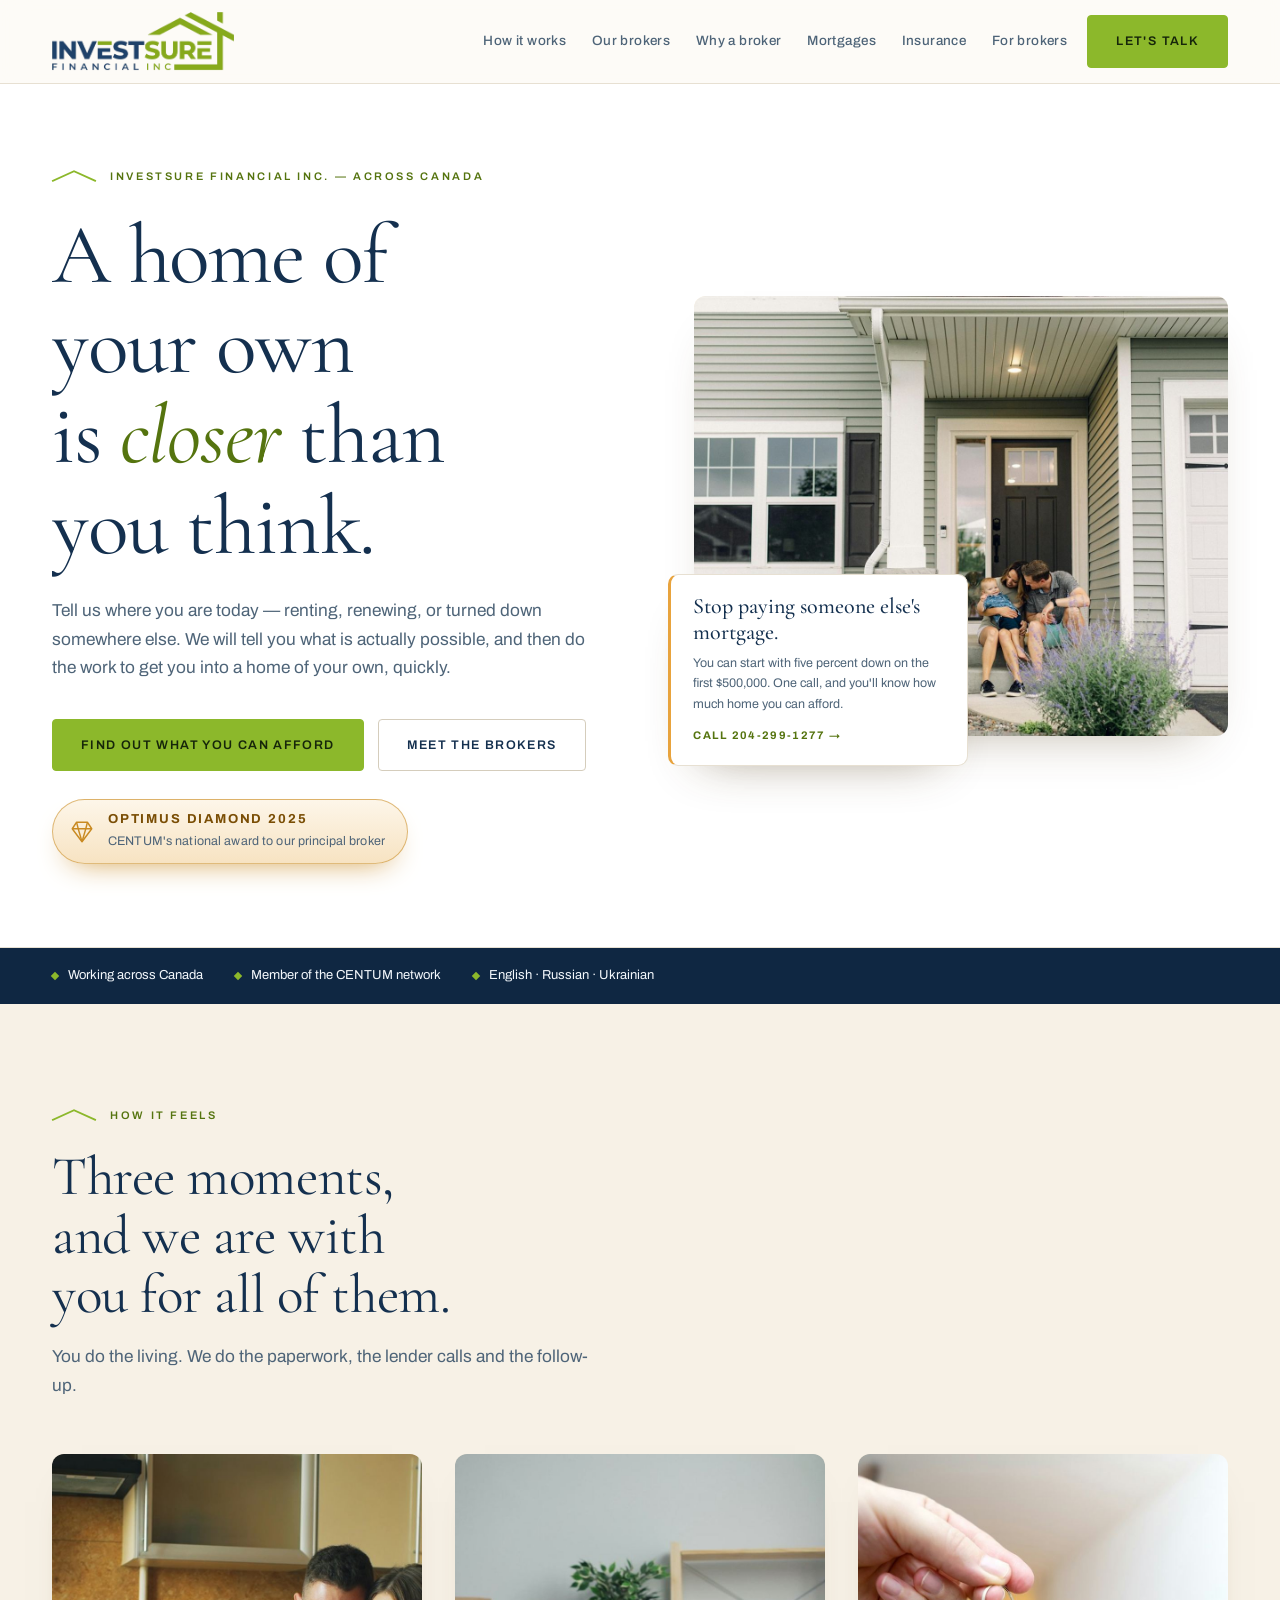
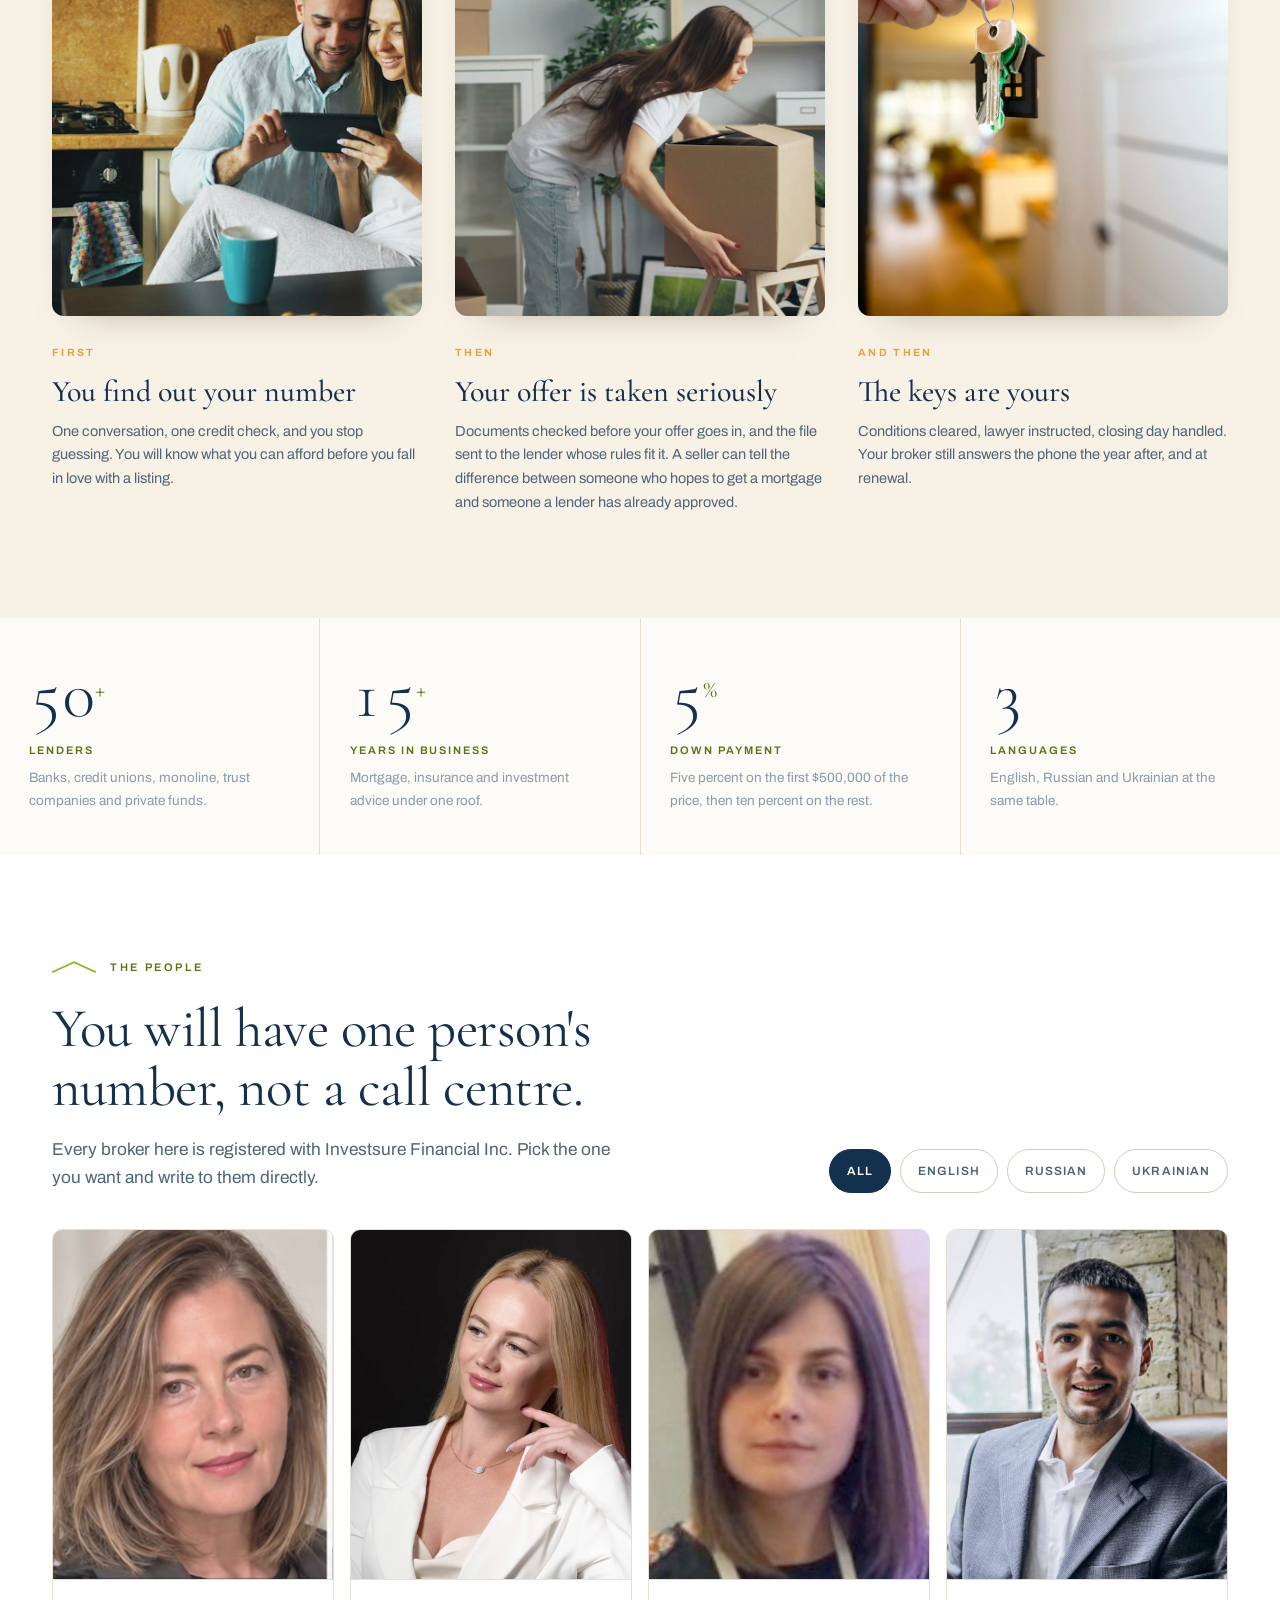
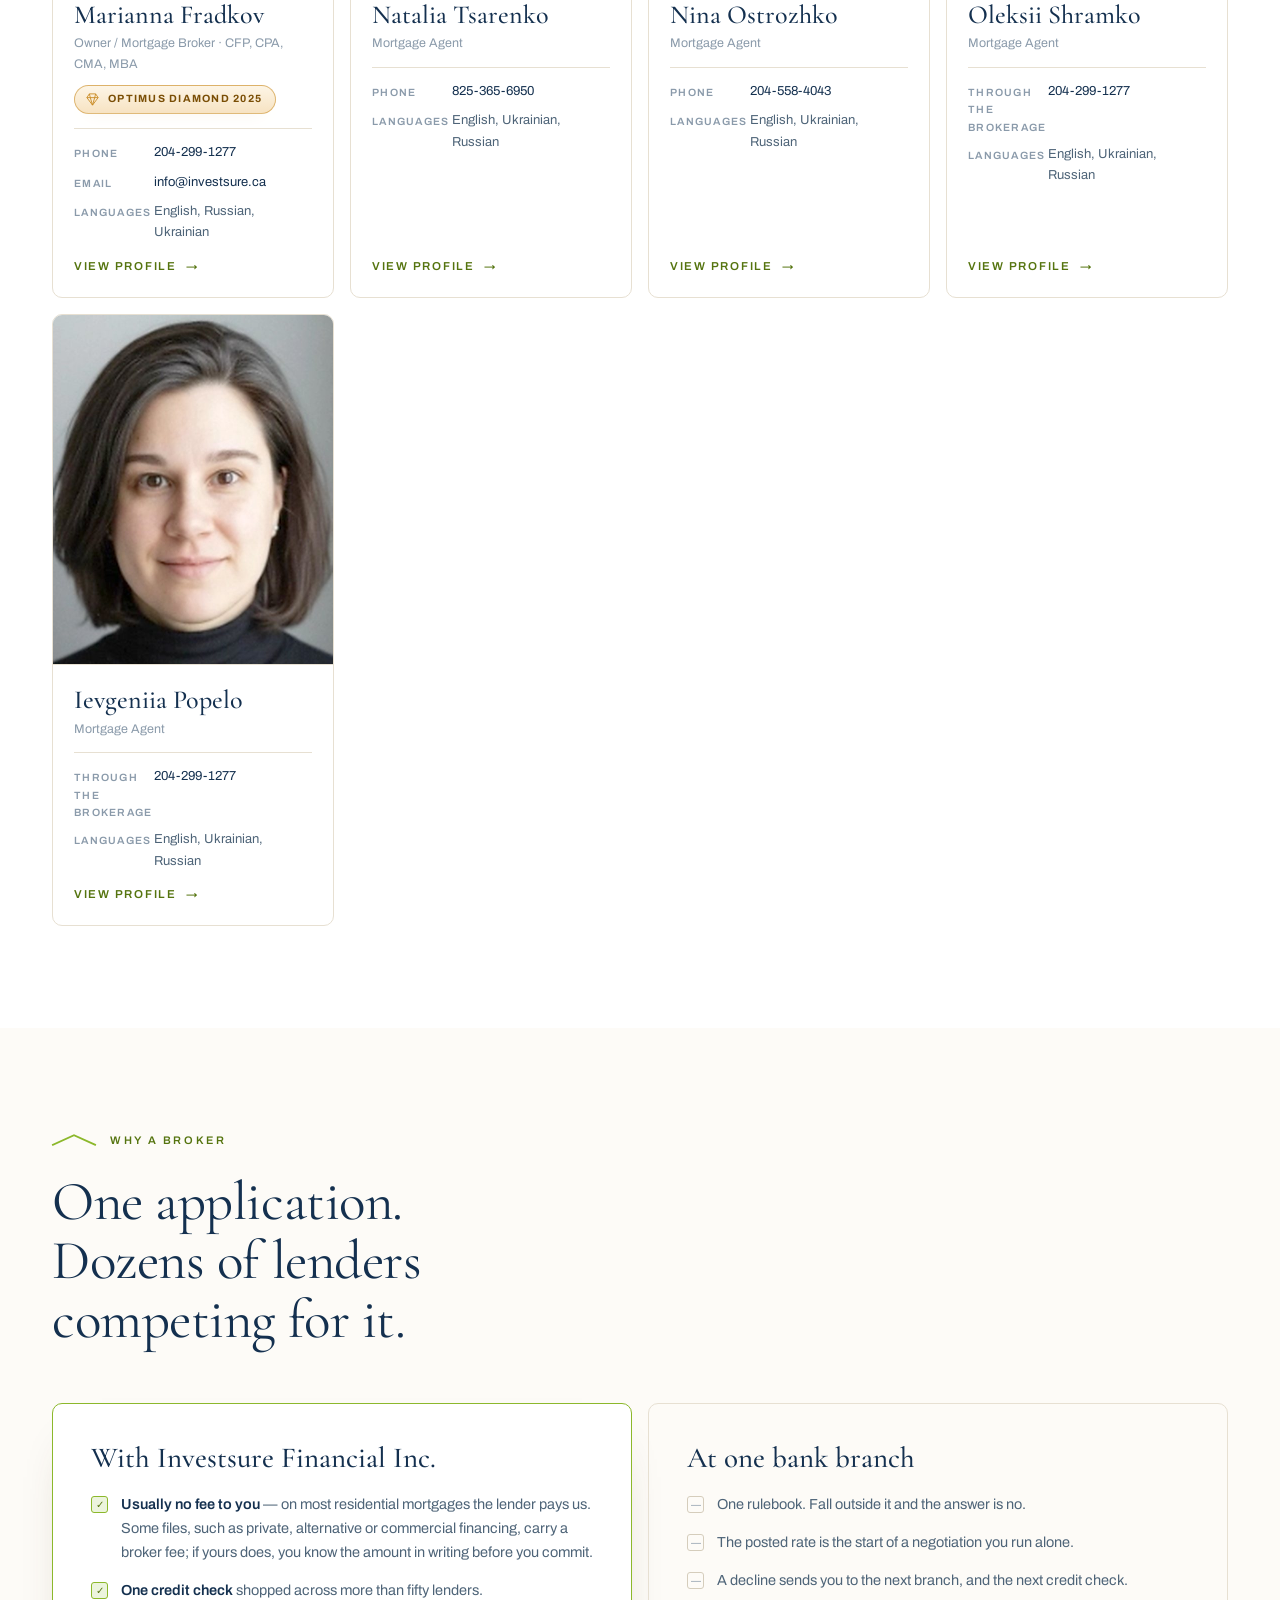
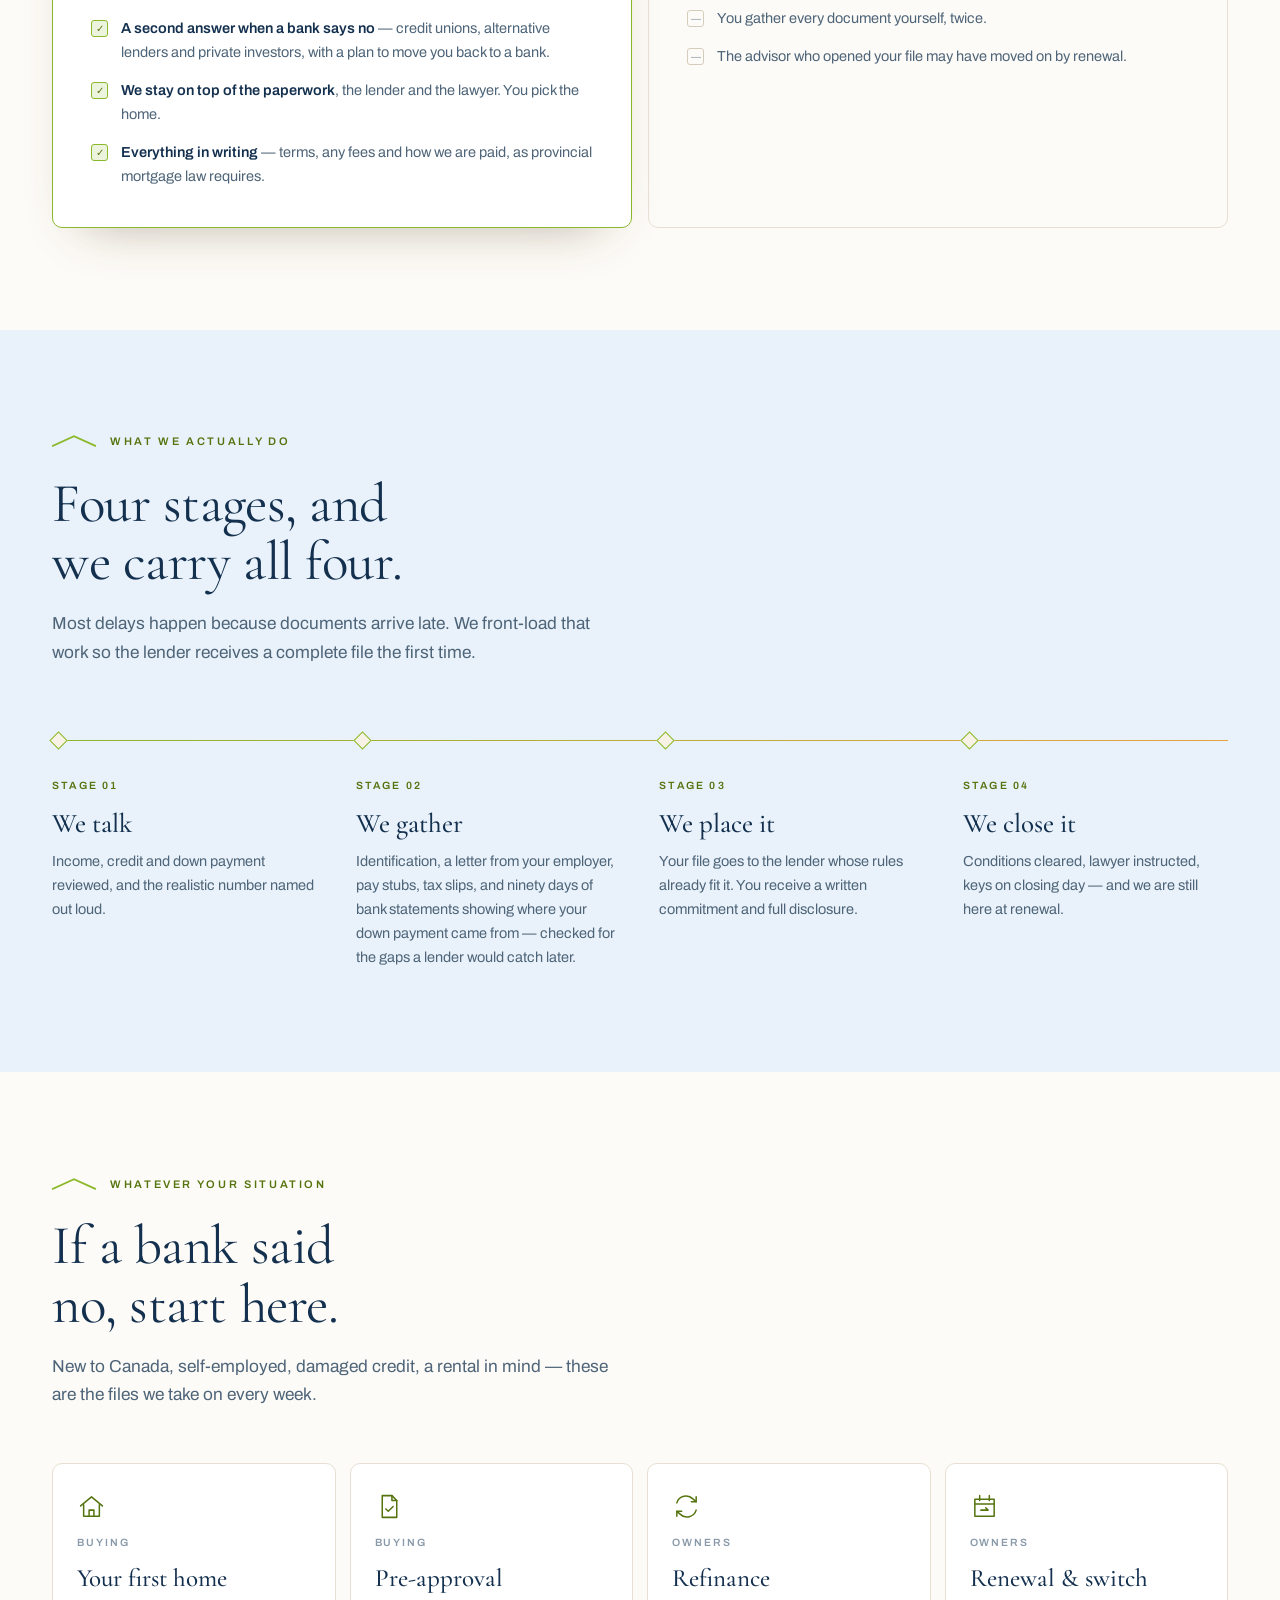
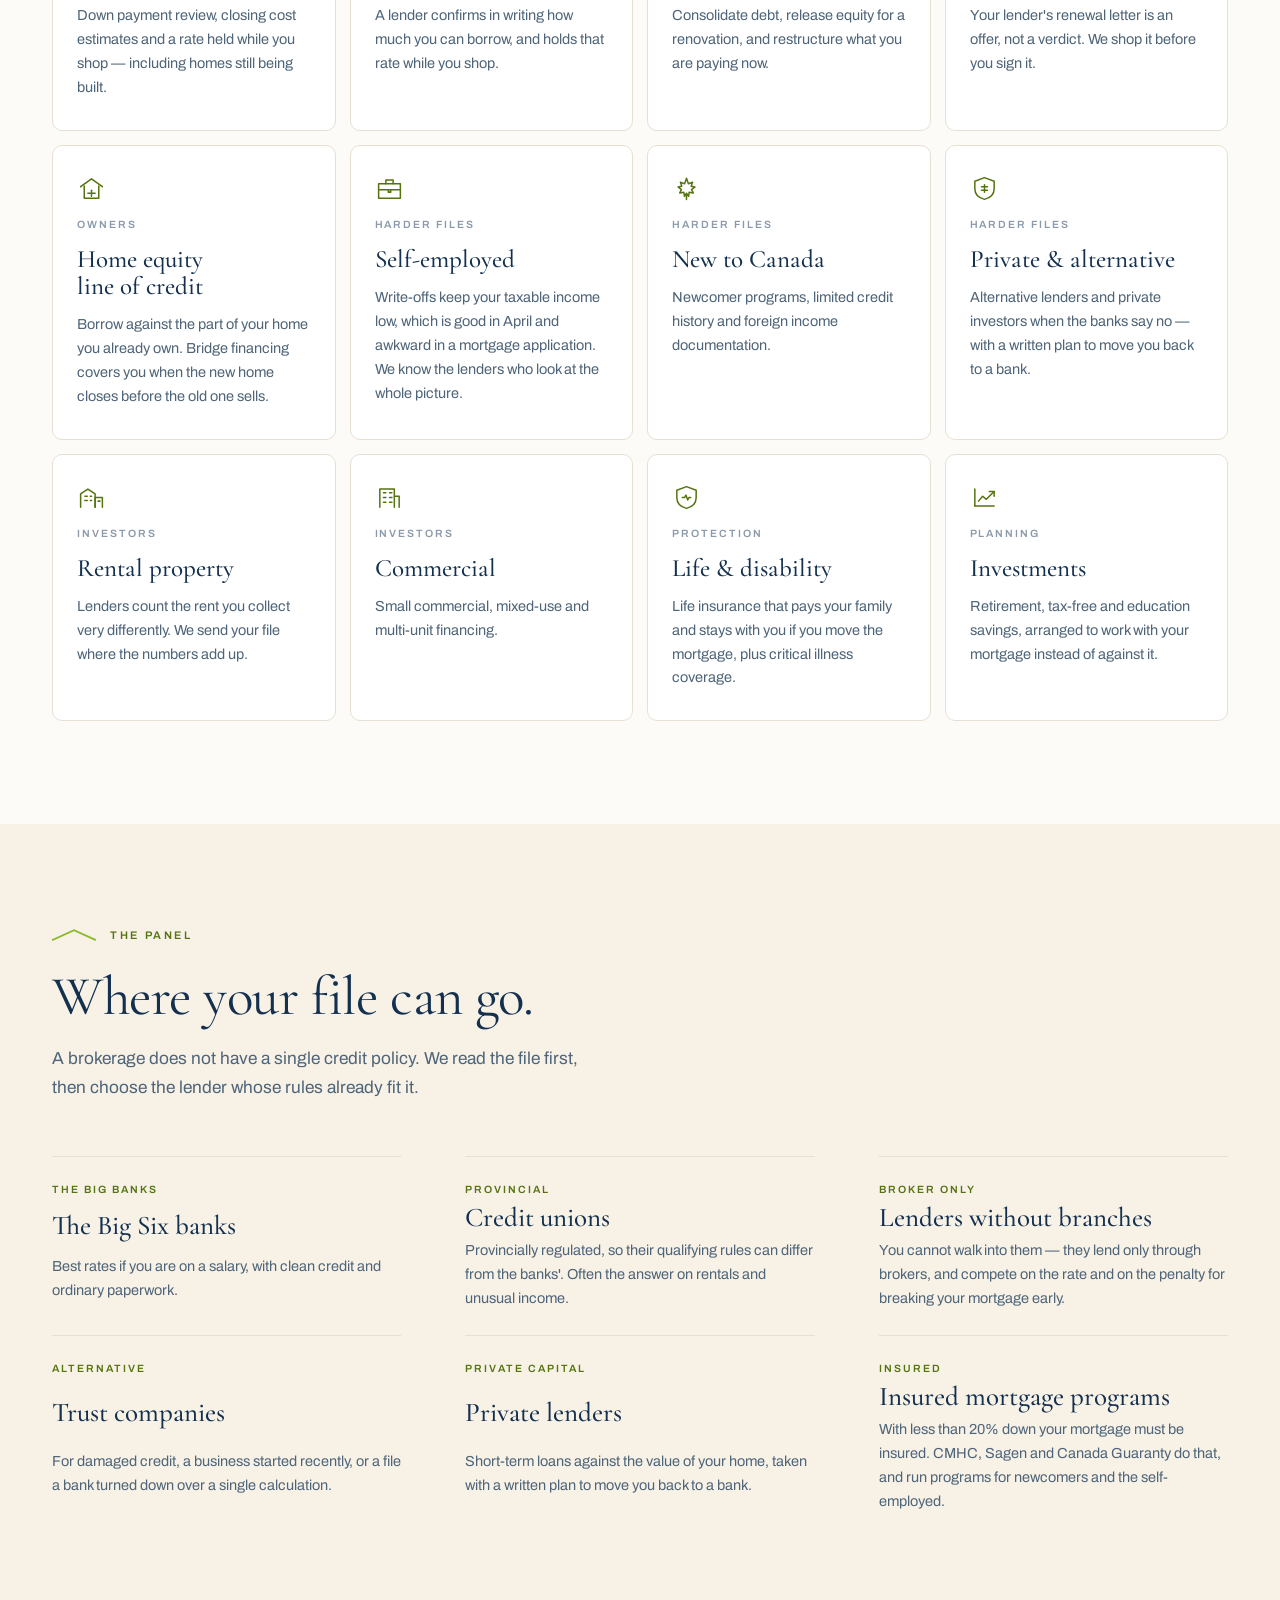
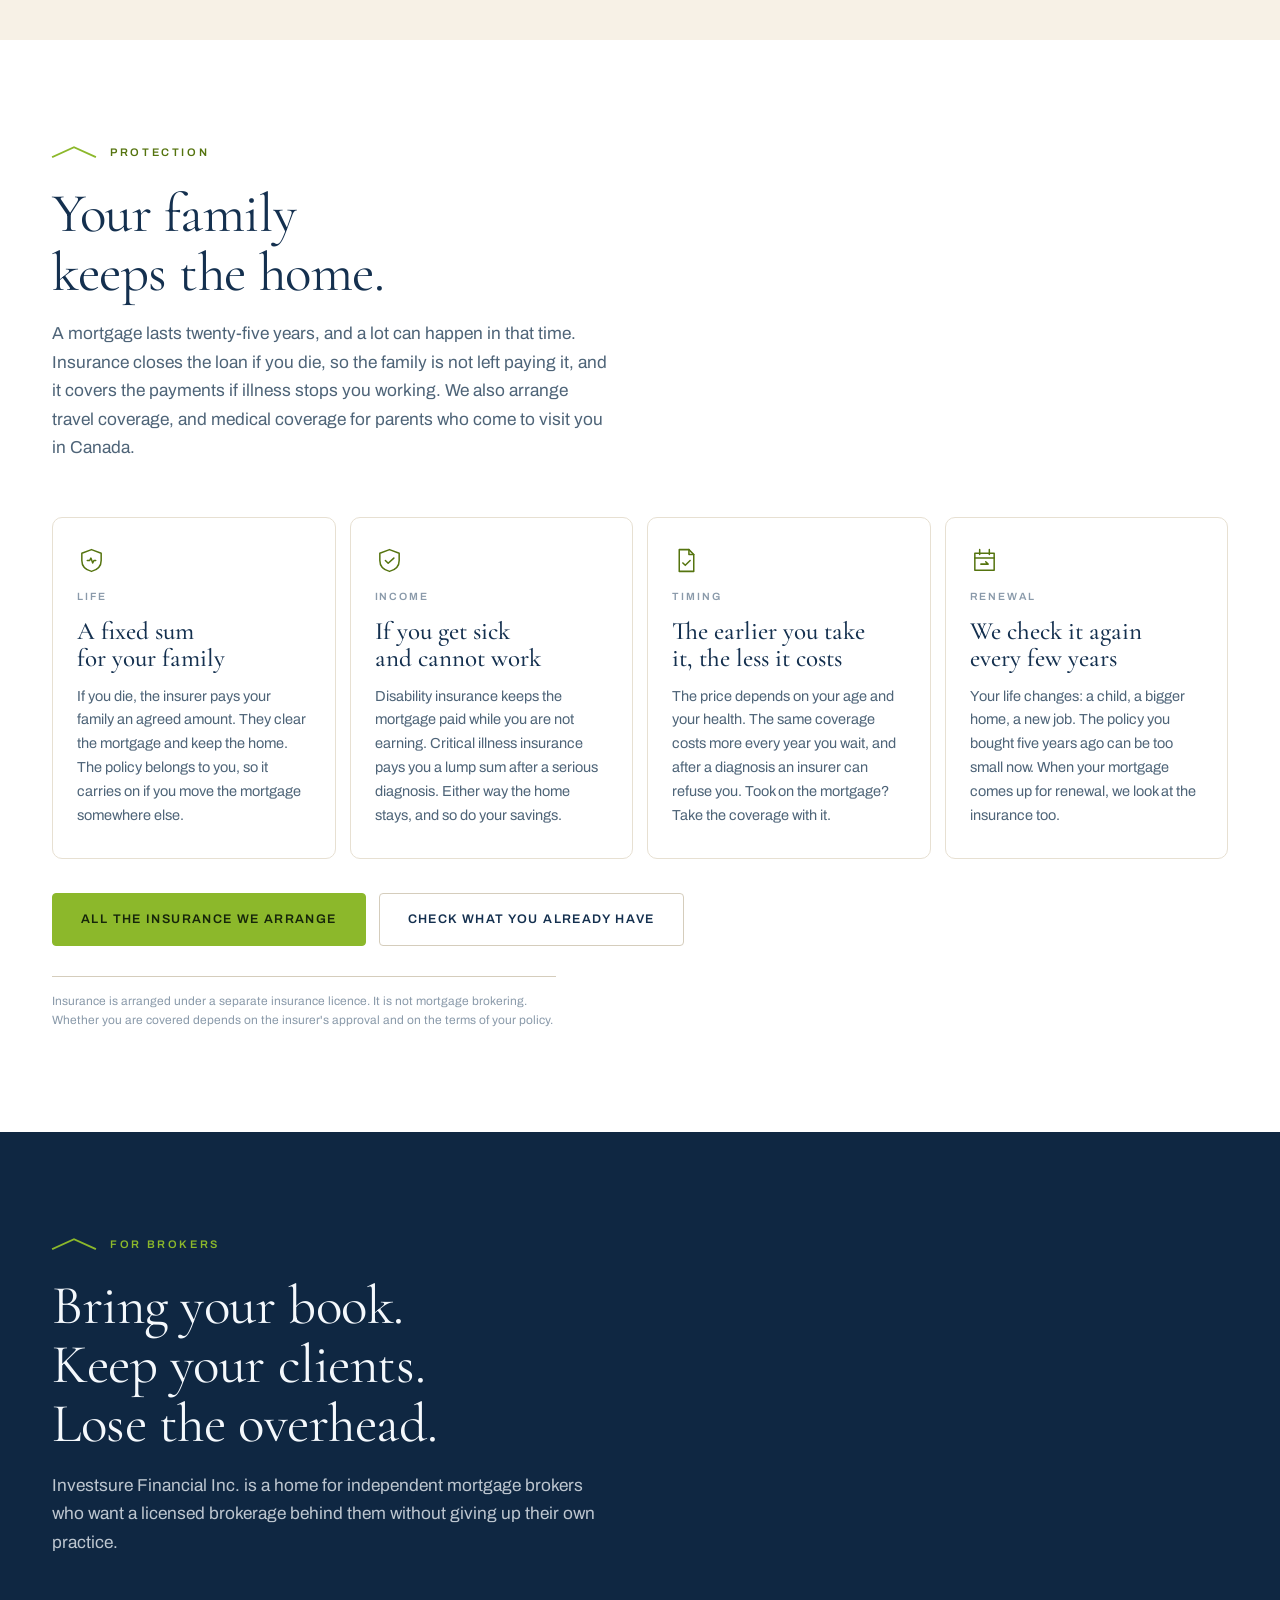
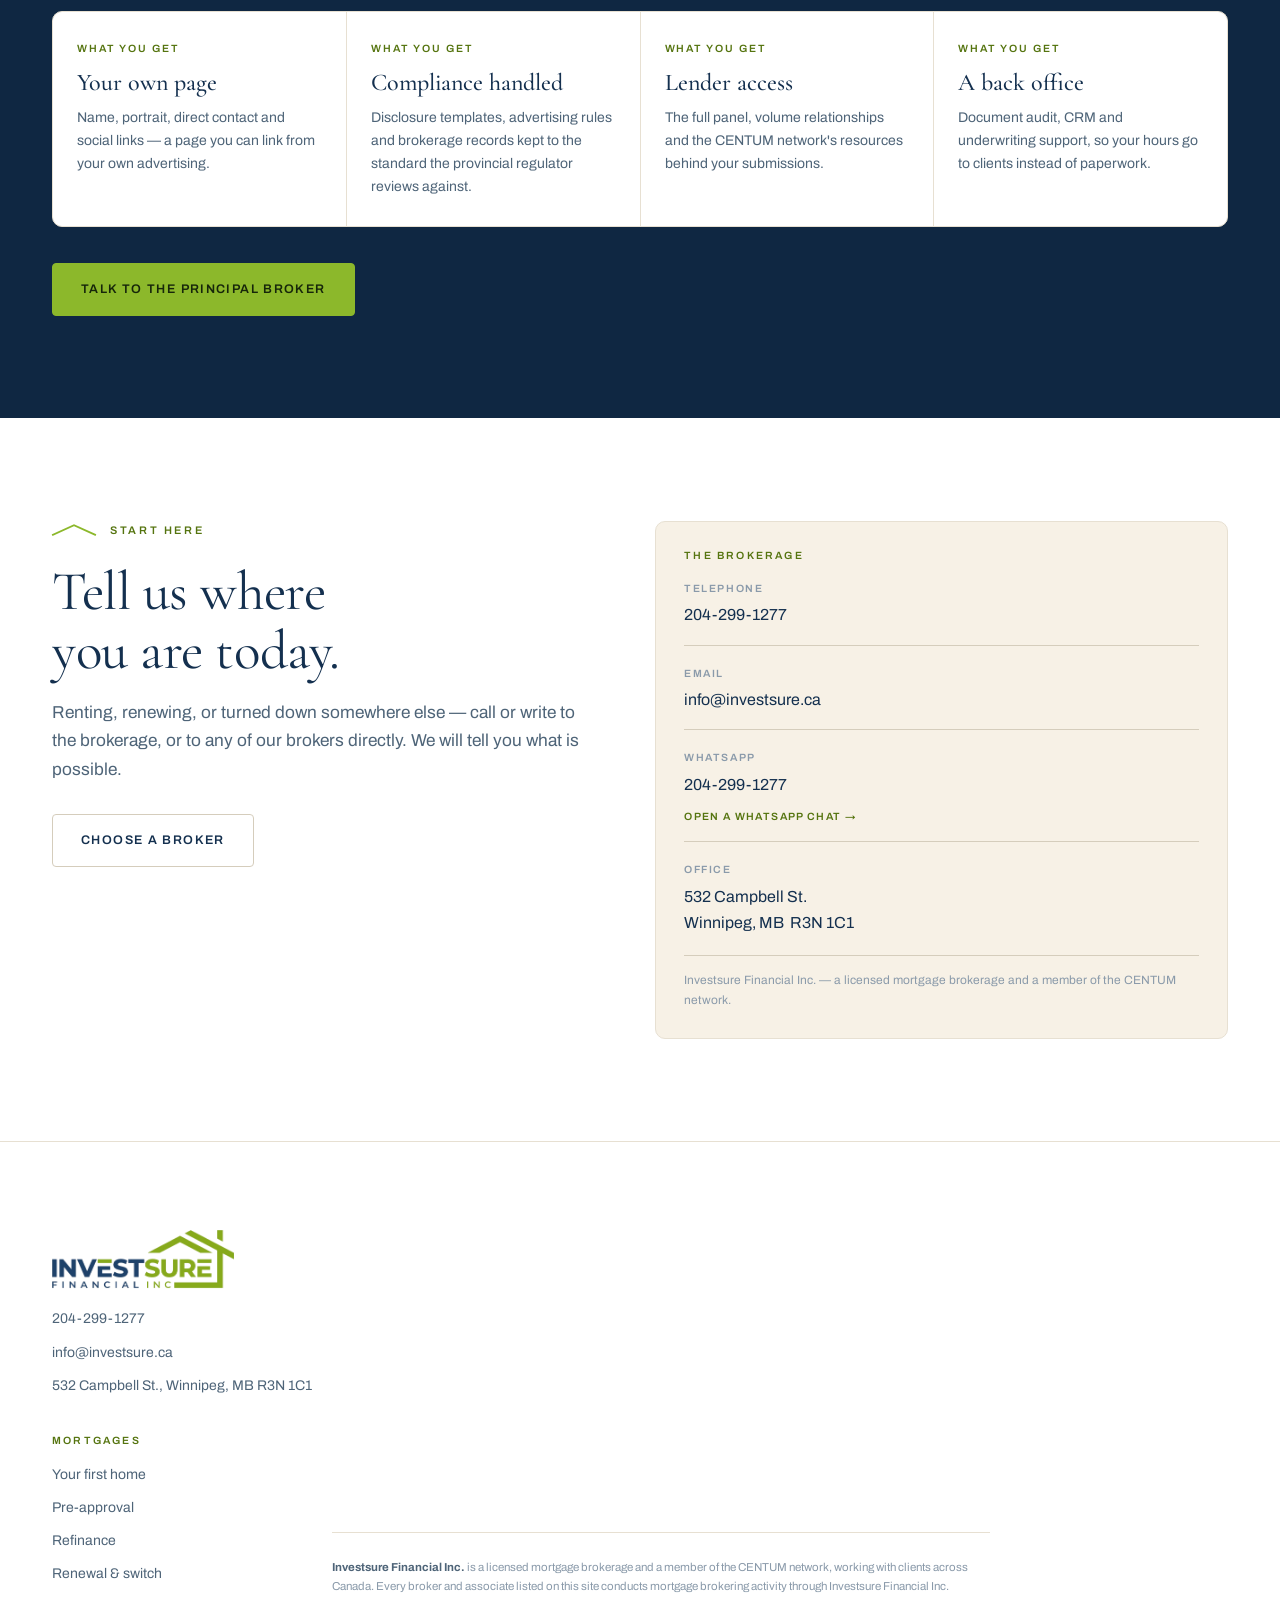
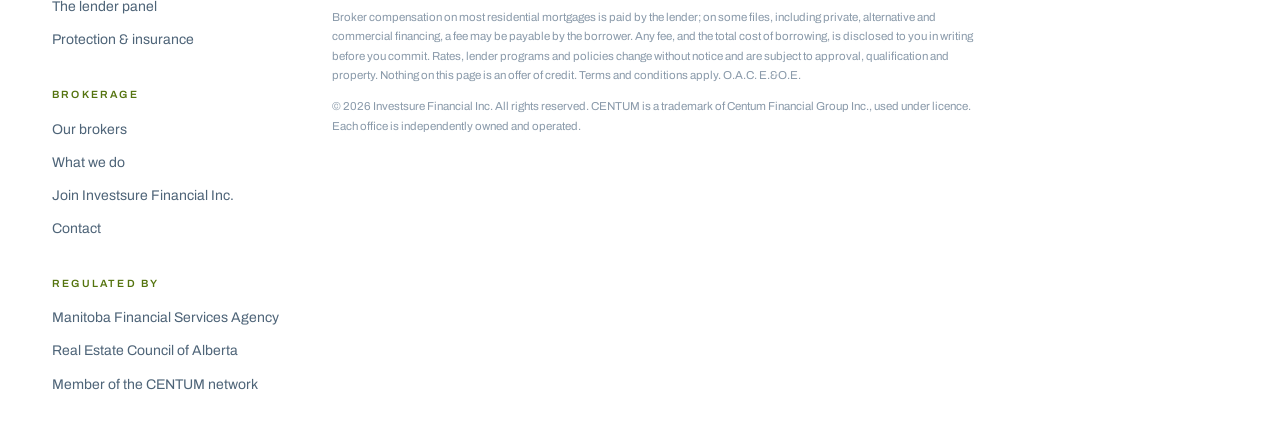
==== commit 89d2f5b5: "feat: insurance page, plain-language copy, Canadian wording Add insurance.html: life cover, critical" ====
--- a/index.html
+++ b/index.html
@@ -3,10 +3,10 @@
 <head>
 <meta charset="utf-8">
 <meta name="viewport" content="width=device-width,initial-scale=1,viewport-fit=cover">
-<title>Investsure Financial — Mortgage Broker in Winnipeg | English, Russian, Ukrainian</title>
-<meta name="description" content="Winnipeg mortgage brokerage licensed in Manitoba and Alberta. First homes, renewals, refinancing, self-employed and newcomer mortgages — in English, Russian and Ukrainian.">
+<title>Investsure Financial Inc. — Mortgage Brokers across Canada | English, Russian, Ukrainian</title>
+<meta name="description" content="A mortgage brokerage working across Canada through the CENTUM network. First homes, renewals, refinancing, self-employed and newcomer mortgages, with life and disability coverage arranged alongside — in English, Russian and Ukrainian.">
 <meta property="og:type" content="website">
-<meta property="og:title" content="Investsure Financial — Mortgage Broker in Winnipeg">
+<meta property="og:title" content="Investsure Financial Inc. — Mortgage Brokers across Canada">
 <meta property="og:description" content="One application, dozens of lenders. Advice in English, Russian and Ukrainian.">
 <meta property="og:image" content="home-front.jpg">
 <meta name="theme-color" content="#14304F">
@@ -15,376 +15,7 @@
 <link rel="preconnect" href="https://fonts.googleapis.com">
 <link rel="preconnect" href="https://fonts.gstatic.com" crossorigin>
 <link rel="stylesheet" href="https://fonts.googleapis.com/css2?family=Cormorant+Garamond:wght@300;400;500;600&family=Archivo:wght@400;500;600;700&display=swap">
-<style>
-/* Layout concept: golden hour. Warm paper ground, navy ink for trust, the logo's
-   green for every action, honey used only where warmth belongs. Faces and homes
-   lead; the lender panel and the rules come after the feeling. */
-:root{
-  --cream:#FDFBF7; --surface:#FFFFFF; --cream-2:#F7F1E6; --cream-3:#EFE7D8;
-  --ink:#14304F; --ink-2:#4E6478; --ink-3:#8A9AAA;
-  --navy:#14304F; --navy-deep:#0F2742; --on-dark:#F4F8FC;
-  --sky:#3E7CB8; --sky-soft:#E9F2FA;
-  --green:#8CB82B; --green-text:#55740F; --green-soft:rgba(140,184,43,.16);
-  --honey:#E8A33D; --honey-soft:#FDF1DC;
-  --line:#E7E0D2; --line-2:#D5CDBC;
-  --shadow-warm:0 24px 50px -32px rgba(80,58,20,.45);
-  --display:"Cormorant Garamond",Georgia,"Times New Roman",serif;
-  --body:"Archivo","Helvetica Neue",Arial,sans-serif;
-  --maxw:1220px;
-  color-scheme:light;
-}
-*,*::before,*::after{box-sizing:border-box}
-html{scroll-padding-top:96px;scroll-behavior:smooth}
-[hidden]{display:none!important}
-body{margin:0;background:var(--cream);color:var(--ink);font-family:var(--body);font-size:16px;line-height:1.65;-webkit-font-smoothing:antialiased;overflow-x:hidden}
-body::before{content:"";position:fixed;inset:0 0 auto;height:env(safe-area-inset-top,0px);z-index:70;background:var(--surface)}
-img{max-width:100%;height:auto}
-a{color:inherit}
-h1,h2,h3,h4{margin:0;text-wrap:balance;line-height:1.07}
-p{margin:0}
-:focus-visible{outline:2px solid var(--green-text);outline-offset:3px;border-radius:3px}
-
-.wrap{width:100%;max-width:var(--maxw);margin:0 auto;padding-left:max(22px,env(safe-area-inset-left,0px));padding-right:max(22px,env(safe-area-inset-right,0px))}
-.band{padding-block:clamp(66px,8vw,124px);position:relative}
-section{position:relative}
-.band--warm{background:var(--cream-2)}
-.band--paper{background:var(--surface)}
-.band--sky{background:var(--sky-soft)}
-.band--dark{background:var(--navy-deep);color:var(--on-dark)}
-
-/* ---------- type ---------- */
-.d1{font-family:var(--display);font-weight:400;font-size:clamp(46px,6.6vw,88px);letter-spacing:-.014em}
-.d2{font-family:var(--display);font-weight:400;font-size:clamp(32px,4.3vw,56px);letter-spacing:-.008em}
-.d3{font-family:var(--display);font-weight:500;font-size:clamp(23px,2.3vw,30px)}
-.lede{font-size:clamp(16px,1.35vw,18.5px);color:var(--ink-2);max-width:56ch}
-.band--dark .lede{color:rgba(244,248,252,.76)}
-.micro{font-size:11px;font-weight:600;letter-spacing:.24em;text-transform:uppercase;color:var(--green-text)}
-.band--dark .micro{color:var(--green)}
-.eyebrow{display:flex;align-items:center;gap:14px;margin-bottom:24px}
-.eyebrow .roof{width:44px;height:12px;flex:none;overflow:visible}
-.eyebrow .roof path{fill:none;stroke:var(--green);stroke-width:2;stroke-linecap:square}
-
-/* ---------- header ---------- */
-header.site{position:sticky;top:env(safe-area-inset-top,0px);z-index:60;background:rgba(253,251,247,.9);backdrop-filter:blur(14px);-webkit-backdrop-filter:blur(14px);border-bottom:1px solid var(--line)}
-.site .wrap{display:flex;align-items:center;gap:20px;min-height:80px;flex-wrap:wrap;padding-block:12px}
-.logo{display:inline-flex;align-items:center;line-height:0}
-.logo img{width:clamp(142px,17vw,182px)}
-nav.main{margin-left:auto;display:flex;align-items:center;gap:clamp(14px,2vw,28px);flex-wrap:wrap}
-nav.main a{font-size:13.5px;font-weight:500;letter-spacing:.03em;text-decoration:none;color:var(--ink-2);position:relative;padding:4px 0;transition:color .25s}
-nav.main a::after{content:"";position:absolute;left:0;right:100%;bottom:0;height:1.5px;background:var(--green);transition:right .35s cubic-bezier(.22,1,.36,1)}
-nav.main a:hover{color:var(--ink)}
-nav.main a:hover::after{right:0}
-
-.btn{position:relative;display:inline-flex;align-items:center;justify-content:center;gap:10px;font-family:var(--body);font-weight:600;font-size:12.5px;letter-spacing:.11em;text-transform:uppercase;padding:15px 28px;border:1px solid var(--green);color:#16260A;background:var(--green);border-radius:4px;text-decoration:none;cursor:pointer;overflow:hidden;transition:transform .25s cubic-bezier(.22,1,.36,1),box-shadow .3s}
-.btn::after{content:"";position:absolute;inset:0;background:linear-gradient(110deg,transparent 22%,rgba(255,255,255,.45) 50%,transparent 78%);transform:translateX(-120%)}
-.btn:hover{transform:translateY(-2px);box-shadow:0 16px 32px -16px rgba(140,184,43,.95)}
-.btn:hover::after{animation:sweep .9s ease}
-@keyframes sweep{to{transform:translateX(120%)}}
-.btn--line{background:transparent;color:var(--ink);border-color:var(--line-2)}
-.btn--line:hover{border-color:var(--navy);box-shadow:none}
-.band--dark .btn--line{color:var(--on-dark);border-color:rgba(244,248,252,.4)}
-
-/* ---------- hero ---------- */
-.hero{background:var(--surface);border-bottom:1px solid var(--line);padding-block:clamp(52px,6.5vw,96px);overflow:hidden}
-.hero-grid{display:grid;grid-template-columns:minmax(0,1.04fr) minmax(0,.96fr);gap:clamp(32px,5vw,70px);align-items:center}
-.hero .d1{max-width:13ch}
-.hero .d1 em{font-style:italic;color:var(--green-text)}
-.hero-lede{margin-top:26px}
-.hero-cta{display:flex;gap:14px;flex-wrap:wrap;margin-top:36px;align-items:center}
-.reassure{margin-top:26px;font-size:13.5px;color:var(--ink-2);display:flex;align-items:flex-start;gap:11px;max-width:46ch}
-.reassure svg{width:19px;height:19px;flex:none;margin-top:2px;stroke:var(--green-text);fill:none;stroke-width:1.6}
-
-/* word-rise on load */
-.rise{display:inline-block;overflow:hidden;vertical-align:bottom;padding-bottom:.16em;margin-bottom:-.16em}
-.rise>i{display:inline-block;font-style:inherit;transform:translateY(102%);animation:riseUp .95s cubic-bezier(.19,1,.22,1) forwards}
-@keyframes riseUp{to{transform:translateY(0)}}
-
-/* ---------- photo slots ---------- */
-.photo{position:relative;border-radius:12px;overflow:hidden;background:linear-gradient(150deg,var(--honey-soft),var(--cream-2) 48%,var(--sky-soft));display:grid;place-items:center;max-width:100%}
-.photo img{width:100%;height:100%;object-fit:cover;display:block}
-.photo .ph-in{position:absolute;inset:11px;border:1px dashed rgba(20,48,79,.2);border-radius:8px;pointer-events:none}
-.photo .ph-art{position:relative;z-index:1;display:grid;justify-items:center;gap:14px;padding:26px;text-align:center}
-.photo .ph-art svg{width:clamp(56px,9vw,82px);height:auto;stroke:var(--navy);fill:none;stroke-width:1.1;opacity:.55}
-.photo .ph-cap{font-size:10.5px;letter-spacing:.17em;text-transform:uppercase;font-weight:600;color:var(--ink-3);max-width:28ch;line-height:1.7}
-.photo .sun{position:absolute;width:48%;aspect-ratio:1;border-radius:50%;right:-8%;top:-14%;background:radial-gradient(circle,rgba(232,163,61,.55),rgba(232,163,61,0) 68%);animation:glow 9s ease-in-out infinite alternate}
-@keyframes glow{to{transform:translate(-8%,6%) scale(1.14);opacity:.78}}
-
-.hero-media{position:relative}
-.hero-media .photo{aspect-ratio:4/3.3;box-shadow:var(--shadow-warm)}
-.float-card{position:absolute;left:-26px;bottom:-30px;background:var(--surface);border:1px solid var(--line);border-left:3px solid var(--honey);border-radius:10px;padding:18px 22px;max-width:300px;box-shadow:var(--shadow-warm);z-index:3}
-.float-card .t{font-family:var(--display);font-size:22px;font-weight:500;line-height:1.2}
-.float-card .s{font-size:12.5px;color:var(--ink-2);margin-top:7px}
-.float-cta{display:inline-block;margin-top:11px;font-size:11px;font-weight:700;letter-spacing:.12em;text-transform:uppercase;color:var(--green-text);text-decoration:none}
-.float-cta:hover{text-decoration:underline}
-
-/* ---------- trust strip ---------- */
-.strip{background:var(--navy-deep);color:var(--on-dark)}
-.strip .wrap{display:flex;flex-wrap:wrap;gap:10px 32px;padding-block:17px;font-size:13px}
-.strip span{display:inline-flex;align-items:center;gap:10px}
-.strip span::before{content:"";width:6px;height:6px;background:var(--green);transform:rotate(45deg);flex:none}
-
-/* ---------- moments ---------- */
-.moments{display:grid;grid-template-columns:repeat(auto-fit,minmax(272px,1fr));gap:clamp(20px,2.6vw,34px)}
-.moment{min-width:0}
-.moment .photo{aspect-ratio:4/5;margin-bottom:22px;box-shadow:0 18px 38px -30px rgba(80,58,20,.55)}
-.moment .step{font-size:10.5px;letter-spacing:.22em;text-transform:uppercase;color:var(--honey);font-weight:700}
-.moment h3{font-family:var(--display);font-size:30px;font-weight:500;margin-top:12px}
-.moment p{margin-top:11px;font-size:14.5px;color:var(--ink-2)}
-
-/* ---------- stats ---------- */
-.stats{display:grid;grid-template-columns:repeat(auto-fit,minmax(196px,1fr));gap:1px;background:var(--line)}
-.stat{background:var(--cream);padding:clamp(28px,3.4vw,44px) clamp(20px,2.3vw,30px);min-width:0}
-.stat .n{font-family:var(--display);font-weight:300;font-size:clamp(44px,5.4vw,68px);line-height:1;color:var(--navy);font-variant-numeric:tabular-nums;display:flex;align-items:baseline}
-.stat .n sup{font-size:.37em;color:var(--green-text);top:-.78em;position:relative}
-.stat .k{margin-top:12px;font-size:11px;letter-spacing:.18em;text-transform:uppercase;color:var(--green-text);font-weight:600}
-.stat .t{margin-top:8px;font-size:13.5px;color:var(--ink-3);max-width:34ch}
-
-/* ---------- section heads ---------- */
-.shead{max-width:62ch;margin-bottom:clamp(36px,4.2vw,58px)}
-.shead .lede{margin-top:18px}
-
-/* ---------- cards ---------- */
-.sheet{position:relative;background:var(--surface);border:1px solid var(--line);border-radius:10px;overflow:hidden;--mx:50%;--my:0%}
-.sheet::before{content:"";position:absolute;inset:0;background:radial-gradient(400px circle at var(--mx) var(--my),rgba(232,163,61,.14),transparent 60%);opacity:0;transition:opacity .45s;pointer-events:none}
-.sheet:hover::before{opacity:1}
-
-.svc{display:grid;grid-template-columns:repeat(auto-fill,minmax(258px,1fr));gap:14px}
-.svc article{padding:28px 24px 30px;display:flex;flex-direction:column;gap:13px;min-width:0;transition:transform .5s cubic-bezier(.22,1,.36,1),border-color .4s,box-shadow .4s}
-.svc article:hover{transform:translateY(-5px);border-color:var(--line-2);box-shadow:var(--shadow-warm)}
-.icon{width:29px;height:29px;flex:none;stroke:var(--green-text);fill:none;stroke-width:1.25;stroke-linecap:round;stroke-linejoin:round}
-.svc .tag{font-size:10.5px;letter-spacing:.19em;text-transform:uppercase;color:var(--ink-3);font-weight:600}
-.svc h3{font-family:var(--display);font-size:25px;font-weight:500}
-.svc p{font-size:14.5px;color:var(--ink-2)}
-
-/* ---------- lender panel ---------- */
-.panel{display:grid;grid-template-columns:repeat(auto-fit,minmax(286px,1fr));gap:0 clamp(32px,5vw,70px)}
-.lender{padding:24px 0;border-top:1px solid var(--line);display:grid;gap:6px;min-width:0;transition:padding-left .4s cubic-bezier(.22,1,.36,1)}
-.lender:hover{padding-left:12px}
-.lender h3{font-family:var(--display);font-size:27px;font-weight:500}
-.lender p{font-size:14.5px;color:var(--ink-2)}
-.lender .ct{font-size:10.5px;letter-spacing:.19em;text-transform:uppercase;color:var(--green-text);font-weight:600}
-
-/* ---------- team ---------- */
-.team-bar{display:flex;align-items:flex-end;justify-content:space-between;gap:24px;flex-wrap:wrap;margin-bottom:36px}
-.filters{display:flex;gap:9px;flex-wrap:wrap}
-.chip{font-family:var(--body);font-size:12px;font-weight:600;letter-spacing:.09em;text-transform:uppercase;padding:10px 17px;min-height:44px;border:1px solid var(--line-2);background:var(--surface);color:var(--ink-2);border-radius:40px;cursor:pointer;transition:.3s}
-.chip:hover{color:var(--ink);border-color:var(--navy)}
-.chip[aria-pressed="true"]{background:var(--navy);border-color:var(--navy);color:var(--surface)}
-.roster{display:grid;grid-template-columns:repeat(auto-fill,minmax(246px,1fr));gap:16px}
-.card{padding:0;display:flex;flex-direction:column;min-width:0;text-align:left;font:inherit;color:inherit;cursor:pointer;transition:transform .55s cubic-bezier(.22,1,.36,1),border-color .4s,box-shadow .45s}
-.card:hover{transform:translateY(-6px);border-color:var(--line-2);box-shadow:var(--shadow-warm)}
-.frame{position:relative;aspect-ratio:4/5;background:linear-gradient(155deg,var(--honey-soft),var(--sky-soft));display:grid;place-items:center;overflow:hidden;max-width:100%;border-bottom:1px solid var(--line)}
-.frame img{width:100%;height:100%;object-fit:cover;transition:transform .8s cubic-bezier(.22,1,.36,1)}
-.card:hover .frame img{transform:scale(1.045)}
-.frame .fr-roof{position:absolute;top:26%;left:50%;transform:translateX(-50%);width:56px;z-index:1}
-.frame .fr-roof path{stroke:var(--green);stroke-width:2.4;fill:none}
-.frame .bigmono{font-family:var(--display);font-weight:300;font-size:46px;color:var(--navy);letter-spacing:.04em;position:relative;z-index:1;margin-top:20px}
-.frame .cap{position:absolute;left:0;right:0;bottom:0;padding:8px 14px;font-size:9.5px;letter-spacing:.17em;text-transform:uppercase;font-weight:600;color:var(--ink-3);z-index:2}
-.card-body{padding:21px;display:flex;flex-direction:column;gap:13px;flex:1;min-width:0}
-.card-id h3{font-family:var(--display);font-size:26px;font-weight:500}
-.card-id h3 a{text-decoration:none;color:inherit}
-.card{cursor:default}
-a.frame{text-decoration:none}
-.meta dd a{text-decoration:none;color:var(--ink)}
-.meta dd a:hover{color:var(--green-text)}
-.card-id p{font-size:12.5px;color:var(--ink-3);margin-top:5px}
-.meta{display:grid;gap:8px;font-size:13px;color:var(--ink-2);border-top:1px solid var(--line);padding-top:13px;margin:0}
-.meta div{display:flex;gap:10px}
-.meta dt{flex:none;width:70px;color:var(--ink-3);font-size:10.5px;text-transform:uppercase;letter-spacing:.12em;font-weight:600;padding-top:3px}
-.meta dd{margin:0;min-width:0;overflow-wrap:anywhere}
-.card-link{text-decoration:none;font-size:11.5px;font-weight:600;letter-spacing:.15em;text-transform:uppercase;color:var(--green-text);display:inline-flex;align-items:center;gap:9px;margin-top:auto}
-.card-link .arw{transition:transform .4s cubic-bezier(.22,1,.36,1)}
-.card:hover .card-link .arw{transform:translateX(6px)}
-.card--join{border-style:dashed}
-.placeholder{display:inline-block;font-size:9.5px;font-weight:600;letter-spacing:.12em;text-transform:uppercase;color:#8A5A00;background:var(--honey-soft);border:1px solid rgba(232,163,61,.55);padding:2px 8px;border-radius:3px;vertical-align:1px}
-
-/* award badge — gold, so it reads as a distinction and not as another label */
-.award{display:inline-flex;align-items:center;gap:8px;margin-top:10px;font-size:10.5px;font-weight:700;letter-spacing:.12em;text-transform:uppercase;color:#7A4E05;
-  background:linear-gradient(180deg,#FDF5E6,#F7E3C2);border:1px solid rgba(201,138,34,.55);border-radius:999px;padding:6px 13px 6px 10px;line-height:1;
-  box-shadow:0 8px 18px -14px rgba(201,138,34,.95)}
-.award svg{width:15px;height:15px;flex:none;fill:none;stroke:#C98A22;stroke-width:1.4;stroke-linejoin:round}
-.award--lg{font-size:11px;padding:7px 15px 7px 12px;gap:9px;margin-top:16px}
-.award--lg svg{width:16px;height:16px}
-
-/* the same distinction on the first screen, where everyone sees it */
-.award-hero{display:inline-flex;align-items:center;gap:13px;margin-top:28px;padding:12px 22px 12px 16px;border-radius:999px;
-  background:linear-gradient(180deg,#FDF6E9,#F7E3C2);border:1px solid rgba(201,138,34,.55);
-  box-shadow:0 14px 30px -18px rgba(201,138,34,.95)}
-.award-hero svg{width:26px;height:26px;flex:none;fill:none;stroke:#C98A22;stroke-width:1.3;stroke-linejoin:round}
-.award-hero b{display:block;font-size:13px;font-weight:700;letter-spacing:.14em;text-transform:uppercase;color:#7A4E05;line-height:1.1}
-.award-hero .sub{display:block;margin-top:4px;font-size:12.5px;color:var(--ink-2);letter-spacing:.01em}
-@media (max-width:420px){
-  .award-hero{gap:10px;padding:10px 16px 10px 13px}
-  .award-hero b{font-size:11.5px;letter-spacing:.1em}
-  .award-hero .sub{font-size:11.5px}
-}
-
-/* ---------- profile ---------- */
-.profile-head{padding-block:clamp(38px,5vw,70px);background:var(--surface);border-bottom:1px solid var(--line)}
-.back{display:inline-flex;align-items:center;gap:10px;font-size:11.5px;font-weight:600;letter-spacing:.15em;text-transform:uppercase;color:var(--ink-3);background:none;border:0;cursor:pointer;padding:0;margin-bottom:34px;transition:color .3s}
-.back:hover{color:var(--green-text)}
-.profile-grid{display:grid;grid-template-columns:minmax(0,236px) minmax(0,1.3fr) minmax(0,.9fr);gap:clamp(26px,4vw,54px);align-items:start}
-.profile-grid .frame{border-radius:10px;border:1px solid var(--line)}
-.profile-id h1{font-family:var(--display);font-weight:400;font-size:clamp(38px,5vw,60px)}
-.profile-id .role{font-size:11.5px;letter-spacing:.17em;text-transform:uppercase;color:var(--green-text);font-weight:600;margin-top:13px}
-.profile-bio{margin-top:26px;font-size:17px;color:var(--ink-2);max-width:60ch}
-.profile-list{margin-top:28px;padding:0;display:grid;gap:12px}
-.profile-list li{list-style:none;display:flex;gap:14px;font-size:15px;color:var(--ink-2)}
-.profile-list li::before{content:"";flex:none;width:8px;height:8px;margin-top:9px;border-left:2px solid var(--green);border-top:2px solid var(--green);clip-path:polygon(0 100%,50% 0,100% 100%)}
-.contact-card{padding:28px;display:flex;flex-direction:column;gap:19px;background:var(--cream-2);border:1px solid var(--line);border-radius:10px}
-.contact-card h3{font-size:10.5px;letter-spacing:.21em;text-transform:uppercase;color:var(--green-text);font-weight:600}
-.crow{display:grid;gap:5px;padding-bottom:16px;border-bottom:1px solid var(--line-2)}
-.crow:last-of-type{border-bottom:0;padding-bottom:0}
-.crow .k{font-size:10.5px;letter-spacing:.15em;text-transform:uppercase;color:var(--ink-3);font-weight:600}
-.crow .v{font-size:16px;overflow-wrap:anywhere}
-.crow .v a{text-decoration:none}
-.crow .v a:hover{color:var(--green-text)}
-.copy{justify-self:start;font-size:10.5px;font-weight:600;letter-spacing:.13em;text-transform:uppercase;color:var(--green-text);background:none;border:0;padding:4px 0;cursor:pointer}
-.wa{justify-self:start;font-size:10.5px;font-weight:600;letter-spacing:.13em;text-transform:uppercase;color:var(--green-text);text-decoration:none;margin-top:5px;transition:color .3s}
-.wa:hover{text-decoration:underline}
-.compliance-line{font-size:12px;color:var(--ink-3);border-top:1px solid var(--line-2);padding-top:15px;line-height:1.6}
-
-/* ---------- process ---------- */
-.flow{position:relative;display:grid;grid-template-columns:repeat(auto-fit,minmax(236px,1fr));gap:clamp(24px,3vw,40px)}
-.flow-line{position:absolute;left:0;right:0;top:19px;height:1px;background:var(--line-2);overflow:hidden}
-.flow-line i{position:absolute;inset:0;background:linear-gradient(90deg,var(--green),var(--honey));transform:scaleX(0);transform-origin:left;transition:transform 2.2s cubic-bezier(.4,0,.2,1)}
-.is-in .flow-line i{transform:scaleX(1)}
-.stage{position:relative;padding-top:50px;min-width:0}
-.stage::before{content:"";position:absolute;top:13px;left:0;width:13px;height:13px;border:1.5px solid var(--green);background:var(--cream-2);transform:rotate(45deg)}
-.stage .n{font-size:10.5px;letter-spacing:.21em;text-transform:uppercase;color:var(--green-text);font-weight:600}
-.stage h3{font-family:var(--display);font-size:27px;font-weight:500;margin-top:13px}
-.stage p{margin-top:11px;font-size:14.5px;color:var(--ink-2)}
-
-/* ---------- compare ---------- */
-.compare{display:grid;grid-template-columns:repeat(auto-fit,minmax(288px,1fr));gap:16px}
-.compare article{padding:clamp(26px,3vw,38px);min-width:0}
-.compare .us{border-color:var(--green);box-shadow:var(--shadow-warm)}
-.compare .them{background:transparent}
-.compare h3{font-family:var(--display);font-size:29px;font-weight:500;margin-bottom:20px}
-.compare ul{margin:0;padding:0;display:grid;gap:14px}
-.compare li{list-style:none;display:flex;gap:13px;font-size:14.5px;color:var(--ink-2)}
-.compare li b{color:var(--ink);font-weight:600}
-.mk{flex:none;width:17px;height:17px;display:grid;place-items:center;font-size:10px;margin-top:3px;border:1px solid;border-radius:3px}
-.mk.y{border-color:var(--green);color:var(--green-text);background:var(--green-soft)}
-.mk.n{border-color:var(--line-2);color:var(--ink-3)}
-
-/* ---------- join ---------- */
-.perks{display:grid;grid-template-columns:repeat(auto-fit,minmax(236px,1fr));gap:1px;background:var(--line);border:1px solid var(--line);border-radius:10px;overflow:hidden}
-.perk{background:var(--surface);padding:28px 24px;min-width:0}
-.perk h3{font-family:var(--display);font-size:24px;font-weight:500;margin-bottom:10px;color:var(--ink)}
-.perk p{font-size:14px;color:var(--ink-2)}
-.perk .k{font-size:10.5px;letter-spacing:.19em;text-transform:uppercase;color:var(--green-text);font-weight:600;display:block;margin-bottom:13px}
-
-/* ---------- contact ---------- */
-#contact{overflow:hidden}
-.form-grid{display:grid;grid-template-columns:minmax(0,1fr) minmax(0,1.05fr);gap:clamp(30px,4.5vw,62px);align-items:start;position:relative;z-index:1}
-form{display:grid;gap:19px}
-.row{display:grid;grid-template-columns:repeat(auto-fit,minmax(188px,1fr));gap:19px}
-label{display:grid;gap:9px;font-size:10.5px;font-weight:600;letter-spacing:.15em;text-transform:uppercase;color:var(--ink-3);min-width:0}
-input[type=text],input[type=email],input[type=tel],select,textarea{font-family:var(--body);font-size:15px;color:var(--ink);background:var(--surface);border:1px solid var(--line-2);border-radius:6px;padding:12px 13px;width:100%;text-transform:none;letter-spacing:0;font-weight:400;transition:border-color .3s,box-shadow .3s}
-textarea{resize:vertical;min-height:94px}
-input:focus,select:focus,textarea:focus{border-color:var(--green);outline:none;box-shadow:0 0 0 3px var(--green-soft)}
-.consent{display:flex;gap:12px;align-items:flex-start;font-size:12.5px;color:var(--ink-2);text-transform:none;letter-spacing:0;font-weight:400;line-height:1.55}
-.consent input{width:22px;height:22px;flex:none;margin-top:0;accent-color:var(--green-text)}
-.sent{border:1px solid var(--green);border-radius:8px;padding:19px 21px;font-size:14.5px;color:var(--ink-2);background:var(--green-soft)}
-.sent b{display:block;font-family:var(--display);font-size:22px;color:var(--ink);margin-bottom:7px;font-weight:500}
-
-/* ---------- footer ---------- */
-footer.site{background:var(--surface);border-top:1px solid var(--line);padding-block:clamp(50px,6vw,76px) 36px}
-.foot-grid{display:grid;grid-template-columns:repeat(auto-fit,minmax(212px,1fr));gap:38px;align-items:start}
-footer.site h4{font-size:10.5px;font-weight:600;letter-spacing:.21em;text-transform:uppercase;color:var(--green-text);margin-bottom:17px}
-footer.site ul{margin:0;padding:0;display:grid;gap:10px}
-footer.site li{list-style:none;font-size:14px;color:var(--ink-2)}
-footer.site a{text-decoration:none;transition:color .3s}
-footer.site a:hover{color:var(--green-text)}
-.legal{margin-top:42px;padding-top:25px;border-top:1px solid var(--line);font-size:11.5px;color:var(--ink-3);display:grid;gap:11px;max-width:94ch;line-height:1.7}
-.legal b{color:var(--ink-2)}
-
-/* ---------- reveal (only while scripting is live) ---------- */
-.js .rv{opacity:0;transform:translateY(22px);transition:opacity .9s cubic-bezier(.22,1,.36,1),transform .9s cubic-bezier(.22,1,.36,1)}
-.js .rv.is-in{opacity:1;transform:none}
-.rv-d1{transition-delay:.08s}.rv-d2{transition-delay:.16s}.rv-d3{transition-delay:.24s}
-
-@media (prefers-reduced-motion:reduce){
-  *{animation:none!important;transition:none!important;scroll-behavior:auto!important}
-  .js .rv,.rv{opacity:1;transform:none}
-  .rise>i{transform:none}
-  .flow-line i{transform:scaleX(1)}
-}
-@media (max-width:1040px){ .profile-grid{grid-template-columns:minmax(0,186px) minmax(0,1fr)} }
-/* hamburger — hidden on desktop, the only nav control below 900px */
-.menu-toggle{display:none;flex-direction:column;justify-content:center;gap:5px;width:44px;height:44px;padding:0 11px;background:transparent;border:1px solid var(--line-2);border-radius:6px;cursor:pointer;margin-left:auto}
-.menu-toggle span{display:block;height:1.5px;background:var(--ink);transition:transform .3s cubic-bezier(.22,1,.36,1),opacity .2s}
-.menu-toggle[aria-expanded="true"] span:nth-child(1){transform:translateY(6.5px) rotate(45deg)}
-.menu-toggle[aria-expanded="true"] span:nth-child(2){opacity:0}
-.menu-toggle[aria-expanded="true"] span:nth-child(3){transform:translateY(-6.5px) rotate(-45deg)}
-
-/* four stat tiles: 4 / 2 / 1 across — never one tile orphaned on its own row */
-@media (max-width:900px){ .stats{grid-template-columns:repeat(2,minmax(0,1fr))} }
-
-@media (max-width:900px){
-  .menu-toggle{display:flex}
-  nav.main{display:none;width:100%;order:4;margin-left:0;flex-direction:column;align-items:stretch;gap:0;margin-top:2px;border-top:1px solid var(--line)}
-  nav.main.is-open{display:flex}
-  nav.main a{padding:15px 2px;border-bottom:1px solid var(--line);font-size:15px;letter-spacing:.01em}
-  nav.main a:last-child{border-bottom:0}
-  nav.main a::after{display:none}
-  .site .wrap{min-height:0;gap:12px;padding-block:10px}
-  header.site .btn{padding:13px 18px;font-size:11.5px;letter-spacing:.07em}
-}
-/* On a phone the three portrait photos would stack into ~1800px of scrolling.
-   A landscape crop keeps the emotion and halves the height; the focal point is
-   nudged above centre so faces survive the crop. */
-@media (max-width:640px){
-  /* One band per photo: a single shared crop cut the hands off the boxes and
-     clipped the keys. Each frame gets the shape and the centre its subject needs. */
-  .moment .photo{margin-bottom:18px}
-  /* The frame sets the crop, so the image must fill it exactly: as a centred grid
-     item it keeps its own 4:5 height and object-position never applies. */
-  .moment .photo img{position:absolute;inset:0;width:100%;height:100%}
-  .moment .photo--table{aspect-ratio:16/10}
-  .moment .photo--table img{object-position:50% 38%}
-  .moment .photo--boxes{aspect-ratio:4/3}
-  .moment .photo--boxes img{object-position:50% 78%}
-  .moment .photo--keys{aspect-ratio:4/3}
-  .moment .photo--keys img{object-position:50% 8%}
-  .moments{gap:34px}
-  .moment h3{font-size:27px}
-}
-@media (max-width:880px){
-  .hero-grid,.form-grid,.profile-grid{grid-template-columns:minmax(0,1fr)}
-  .profile-grid .frame{max-width:226px}
-  .flow-line{display:none}
-  .float-card{left:auto;right:12px;bottom:-22px;max-width:230px}
-  .hero-media{margin-bottom:44px}
-}
-
-/* Phones: the page was ~24 screens long. Broker cards become a compact row
-   (portrait left, details right), service cards lose the tall padding, the four
-   stats sit two by two, footer links get a finger-sized hit area. */
-@media (max-width:640px){
-  .roster{grid-template-columns:minmax(0,1fr);gap:12px}
-  .card{flex-direction:row;align-items:stretch}
-  .card .frame{width:104px;flex:none;aspect-ratio:auto;min-height:132px;border-bottom:0;border-right:1px solid var(--line)}
-  .card .frame .bigmono{font-size:30px;margin-top:14px}
-  .card .frame .fr-roof{width:40px;top:22%}
-  .card .frame .cap{display:none}
-  .card-body{padding:14px 16px;gap:9px}
-  .card-id h3{font-size:22px}
-  .meta{padding-top:9px;gap:5px}
-  .card--join .frame{min-height:96px}
-  .svc{gap:10px}
-  .svc article{display:grid;grid-template-columns:29px minmax(0,1fr);column-gap:14px;row-gap:6px;padding:18px 18px 20px}
-  .svc article .icon{grid-row:1 / span 3}
-  .svc h3{font-size:22px}
-  .stats{grid-template-columns:repeat(2,minmax(0,1fr))}
-  .stat{padding:22px 16px}
-  .stat .t{display:none}
-  footer.site li a{display:inline-block;padding:6px 0}
-  .float-card{position:relative;left:auto;right:auto;bottom:auto;margin:-28px 12px 0;max-width:none}
-  .hero-media{margin-bottom:0}
-}
-</style>
+<link rel="stylesheet" href="site.css">
 </head>
 <body>
 
@@ -418,6 +49,7 @@
       <a href="#team">Our brokers</a>
       <a href="#why">Why a broker</a>
       <a href="#mortgages">Mortgages</a>
+      <a href="insurance.html">Insurance</a>
       <a href="#join">For brokers</a>
     </nav>
     <a class="btn" href="#contact">Let's talk</a>
@@ -431,7 +63,7 @@
   <section class="hero">
     <div class="wrap hero-grid">
       <div>
-        <div class="eyebrow"><svg class="roof" viewBox="0 0 46 12"><path d="M1 11 L23 1 L45 11"/></svg><span class="micro">Investsure Financial Inc. — Manitoba &amp; Alberta</span></div>
+        <div class="eyebrow"><svg class="roof" viewBox="0 0 46 12"><path d="M1 11 L23 1 L45 11"/></svg><span class="micro">Investsure Financial Inc. — across Canada</span></div>
         <h1 class="d1">
           <span class="rise"><i style="animation-delay:.05s">A home of your own</i></span>
           <span class="rise"><i style="animation-delay:.16s">is <em>closer</em> than</i></span>
@@ -454,7 +86,7 @@
         </div>
         <div class="float-card">
           <p class="t">Stop paying someone else's mortgage.</p>
-          <p class="s">You can start with a 5% down payment. One call, and you'll know how much home you can afford.</p>
+          <p class="s">You can start with five percent down on the first $500,000. One call, and you'll know how much home you can afford.</p>
           <a class="float-cta" href="tel:+12042991277">Call 204-299-1277 →</a>
         </div>
       </div>
@@ -463,7 +95,7 @@
 
   <div class="strip">
     <div class="wrap">
-      <span>Licensed in Manitoba (MFSA) and Alberta (RECA)</span>
+      <span>Working across Canada</span>
       <span>Member of the CENTUM network</span>
       <span>English · Russian · Ukrainian</span>
     </div>
@@ -475,7 +107,7 @@
       <div class="shead rv">
         <div class="eyebrow"><svg class="roof" viewBox="0 0 46 12"><path d="M1 11 L23 1 L45 11"/></svg><span class="micro">How it feels</span></div>
         <h2 class="d2">Three moments, and we are with you for all of them.</h2>
-        <p class="lede">You do the living. We do the paperwork, the lender calls and the chasing.</p>
+        <p class="lede">You do the living. We do the paperwork, the lender calls and the follow-up.</p>
       </div>
       <div class="moments">
         <div class="moment rv">
@@ -509,8 +141,8 @@
   <!-- ================= STATS ================= -->
   <div class="stats">
     <div class="stat rv"><div class="n"><span class="cnt" data-to="50">50</span><sup>+</sup></div><div class="k">Lenders</div><p class="t">Banks, credit unions, monoline, trust companies and private funds.</p></div>
-    <div class="stat rv rv-d1"><div class="n"><span class="cnt" data-to="15">15</span><sup>+</sup></div><div class="k">Years in Winnipeg</div><p class="t">Mortgage, insurance and investment advice under one roof.</p></div>
-    <div class="stat rv rv-d2"><div class="n"><span class="cnt" data-to="2">2</span></div><div class="k">Provinces</div><p class="t">Licensed in Manitoba and Alberta, with brokers in both.</p></div>
+    <div class="stat rv rv-d1"><div class="n"><span class="cnt" data-to="15">15</span><sup>+</sup></div><div class="k">Years in business</div><p class="t">Mortgage, insurance and investment advice under one roof.</p></div>
+    <div class="stat rv rv-d2"><div class="n"><span class="cnt" data-to="5">5</span><sup>%</sup></div><div class="k">Down payment</div><p class="t">Five percent on the first $500,000 of the price, then ten percent on the rest.</p></div>
     <div class="stat rv rv-d3"><div class="n"><span class="cnt" data-to="3">3</span></div><div class="k">Languages</div><p class="t">English, Russian and Ukrainian at the same table.</p></div>
   </div>
 
@@ -538,12 +170,12 @@
       </div>
       <div class="compare">
         <article class="sheet us rv">
-          <h3>With Investsure</h3>
+          <h3>With Investsure Financial Inc.</h3>
           <ul>
             <li><span class="mk y">✓</span><span><b>Usually no fee to you</b> — on most residential mortgages the lender pays us. Some files, such as private, alternative or commercial financing, carry a broker fee; if yours does, you know the amount in writing before you commit.</span></li>
             <li><span class="mk y">✓</span><span><b>One credit check</b> shopped across more than fifty lenders.</span></li>
             <li><span class="mk y">✓</span><span><b>A second answer when a bank says no</b> — credit unions, alternative lenders and private investors, with a plan to move you back to a bank.</span></li>
-            <li><span class="mk y">✓</span><span><b>We chase the paperwork</b>, the lender and the lawyer. You pick the home.</span></li>
+            <li><span class="mk y">✓</span><span><b>We stay on top of the paperwork</b>, the lender and the lawyer. You pick the home.</span></li>
             <li><span class="mk y">✓</span><span><b>Everything in writing</b> — terms, any fees and how we are paid, as provincial mortgage law requires.</span></li>
           </ul>
         </article>
@@ -554,7 +186,7 @@
             <li><span class="mk n">—</span><span>The posted rate is the start of a negotiation you run alone.</span></li>
             <li><span class="mk n">—</span><span>A decline sends you to the next branch, and the next credit check.</span></li>
             <li><span class="mk n">—</span><span>You gather every document yourself, twice.</span></li>
-            <li><span class="mk n">—</span><span>The adviser who opened your file may have moved on by renewal.</span></li>
+            <li><span class="mk n">—</span><span>The advisor who opened your file may have moved on by renewal.</span></li>
           </ul>
         </article>
       </div>
@@ -585,7 +217,7 @@
       <div class="shead rv">
         <div class="eyebrow"><svg class="roof" viewBox="0 0 46 12"><path d="M1 11 L23 1 L45 11"/></svg><span class="micro">Whatever your situation</span></div>
         <h2 class="d2">If a bank said no, start here.</h2>
-        <p class="lede">New to Canada, self-employed, bruised credit, a rental in mind — these are the files we take on every week.</p>
+        <p class="lede">New to Canada, self-employed, damaged credit, a rental in mind — these are the files we take on every week.</p>
       </div>
       <div class="svc">
         <article class="sheet rv"><svg class="icon"><use href="#i-purchase"/></svg><span class="tag">Buying</span><h3>Your first home</h3><p>Down payment review, closing cost estimates and a rate held while you shop — including homes still being built.</p></article>
@@ -593,12 +225,12 @@
         <article class="sheet rv rv-d2"><svg class="icon"><use href="#i-refi"/></svg><span class="tag">Owners</span><h3>Refinance</h3><p>Consolidate debt, release equity for a renovation, and restructure what you are paying now.</p></article>
         <article class="sheet rv rv-d3"><svg class="icon"><use href="#i-renew"/></svg><span class="tag">Owners</span><h3>Renewal &amp; switch</h3><p>Your lender's renewal letter is an offer, not a verdict. We shop it before you sign it.</p></article>
         <article class="sheet rv"><svg class="icon"><use href="#i-heloc"/></svg><span class="tag">Owners</span><h3>Home equity line of credit</h3><p>Borrow against the part of your home you already own. Bridge financing covers you when the new home closes before the old one sells.</p></article>
-        <article class="sheet rv rv-d1"><svg class="icon"><use href="#i-self"/></svg><span class="tag">Harder files</span><h3>Self-employed</h3><p>Your tax return shows less than you really earn. We know the lenders who count the rest.</p></article>
+        <article class="sheet rv rv-d1"><svg class="icon"><use href="#i-self"/></svg><span class="tag">Harder files</span><h3>Self-employed</h3><p>Write-offs keep your taxable income low, which is good in April and awkward in a mortgage application. We know the lenders who look at the whole picture.</p></article>
         <article class="sheet rv rv-d2"><svg class="icon"><use href="#i-newcomer"/></svg><span class="tag">Harder files</span><h3>New to Canada</h3><p>Newcomer programs, limited credit history and foreign income documentation.</p></article>
         <article class="sheet rv rv-d3"><svg class="icon"><use href="#i-private"/></svg><span class="tag">Harder files</span><h3>Private &amp; alternative</h3><p>Alternative lenders and private investors when the banks say no — with a written plan to move you back to a bank.</p></article>
         <article class="sheet rv"><svg class="icon"><use href="#i-rental"/></svg><span class="tag">Investors</span><h3>Rental property</h3><p>Lenders count the rent you collect very differently. We send your file where the numbers add up.</p></article>
         <article class="sheet rv rv-d1"><svg class="icon"><use href="#i-commercial"/></svg><span class="tag">Investors</span><h3>Commercial</h3><p>Small commercial, mixed-use and multi-unit financing.</p></article>
-        <article class="sheet rv rv-d2"><svg class="icon"><use href="#i-insurance"/></svg><span class="tag">Protection</span><h3>Life &amp; disability</h3><p>Mortgage protection that stays with you, not with the lender, plus critical illness coverage.</p></article>
+        <article class="sheet rv rv-d2"><svg class="icon"><use href="#i-insurance"/></svg><span class="tag">Protection</span><h3>Life &amp; disability</h3><p>Life insurance that pays your family and stays with you if you move the mortgage, plus critical illness coverage.</p></article>
         <article class="sheet rv rv-d3"><svg class="icon"><use href="#i-invest"/></svg><span class="tag">Planning</span><h3>Investments</h3><p>Retirement, tax-free and education savings, arranged to work with your mortgage instead of against it.</p></article>
       </div>
     </div>
@@ -623,17 +255,36 @@
     </div>
   </section>
 
+  <!-- ================= PROTECTION ================= -->
+  <section class="band band--paper" id="protection">
+    <div class="wrap">
+      <div class="shead rv">
+        <div class="eyebrow"><svg class="roof" viewBox="0 0 46 12"><path d="M1 11 L23 1 L45 11"/></svg><span class="micro">Protection</span></div>
+        <h2 class="d2">Your family keeps the home.</h2>
+        <p class="lede">A mortgage lasts twenty-five years, and a lot can happen in that time. Insurance closes the loan if you die, so the family is not left paying it, and it covers the payments if illness stops you working. We also arrange travel coverage, and medical coverage for parents who come to visit you in Canada.</p>
+      </div>
+      <div class="svc">
+        <article class="sheet rv"><svg class="icon"><use href="#i-insurance"/></svg><span class="tag">Life</span><h3>A fixed sum for your family</h3><p>If you die, the insurer pays your family an agreed amount. They clear the mortgage and keep the home. The policy belongs to you, so it carries on if you move the mortgage somewhere else.</p></article>
+        <article class="sheet rv rv-d1"><svg class="icon"><use href="#i-shield"/></svg><span class="tag">Income</span><h3>If you get sick and cannot work</h3><p>Disability insurance keeps the mortgage paid while you are not earning. Critical illness insurance pays you a lump sum after a serious diagnosis. Either way the home stays, and so do your savings.</p></article>
+        <article class="sheet rv rv-d2"><svg class="icon"><use href="#i-preapp"/></svg><span class="tag">Timing</span><h3>The earlier you take it, the less it costs</h3><p>The price depends on your age and your health. The same coverage costs more every year you wait, and after a diagnosis an insurer can refuse you. Took on the mortgage? Take the coverage with it.</p></article>
+        <article class="sheet rv rv-d3"><svg class="icon"><use href="#i-renew"/></svg><span class="tag">Renewal</span><h3>We check it again every few years</h3><p>Your life changes: a child, a bigger home, a new job. The policy you bought five years ago can be too small now. When your mortgage comes up for renewal, we look at the insurance too.</p></article>
+      </div>
+      <p class="rv" style="margin-top:34px"><a class="btn" href="insurance.html">All the insurance we arrange</a> <a class="btn btn--line" href="#contact" style="margin-left:10px">Check what you already have</a></p>
+      <p class="compliance-line rv" style="margin-top:30px;max-width:72ch">Insurance is arranged under a separate insurance licence. It is not mortgage brokering. Whether you are covered depends on the insurer's approval and on the terms of your policy.</p>
+    </div>
+  </section>
+
   <!-- ================= JOIN ================= -->
   <section class="band band--dark" id="join">
     <div class="wrap">
       <div class="shead rv">
         <div class="eyebrow"><svg class="roof" viewBox="0 0 46 12"><path d="M1 11 L23 1 L45 11"/></svg><span class="micro">For brokers</span></div>
         <h2 class="d2">Bring your book. Keep your clients. Lose the overhead.</h2>
-        <p class="lede">Investsure is a home for independent mortgage brokers in Manitoba who want a licensed brokerage behind them without giving up their own practice.</p>
+        <p class="lede">Investsure Financial Inc. is a home for independent mortgage brokers who want a licensed brokerage behind them without giving up their own practice.</p>
       </div>
       <div class="perks rv">
         <div class="perk"><span class="k">What you get</span><h3>Your own page</h3><p>Name, portrait, direct contact and social links — a page you can link from your own advertising.</p></div>
-        <div class="perk"><span class="k">What you get</span><h3>Compliance handled</h3><p>Disclosure templates, advertising rules and brokerage records kept to the standard MFSA reviews against.</p></div>
+        <div class="perk"><span class="k">What you get</span><h3>Compliance handled</h3><p>Disclosure templates, advertising rules and brokerage records kept to the standard the provincial regulator reviews against.</p></div>
         <div class="perk"><span class="k">What you get</span><h3>Lender access</h3><p>The full panel, volume relationships and the CENTUM network's resources behind your submissions.</p></div>
         <div class="perk"><span class="k">What you get</span><h3>A back office</h3><p>Document audit, CRM and underwriting support, so your hours go to clients instead of paperwork.</p></div>
       </div>
@@ -655,9 +306,9 @@
         <div class="crow"><span class="k">Telephone</span><span class="v"><a href="tel:+12042991277">204-299-1277</a></span></div>
         <div class="crow"><span class="k">Email</span><span class="v"><a href="mailto:info@investsure.ca">info@investsure.ca</a></span></div>
         <div class="crow"><span class="k">WhatsApp</span><span class="v">204-299-1277</span>
-          <a class="wa" href="https://wa.me/12042991277?text=Hello%20Investsure%2C%20I%20would%20like%20to%20talk%20about%20a%20mortgage." target="_blank" rel="noopener">Open a WhatsApp chat →</a></div>
+          <a class="wa" href="https://wa.me/12042991277?text=Hello%20Investsure%20Financial%20Inc.%2C%20I%20would%20like%20to%20talk%20about%20a%20mortgage." target="_blank" rel="noopener">Open a WhatsApp chat →</a></div>
         <div class="crow"><span class="k">Office</span><span class="v">532 Campbell St.<br>Winnipeg, MB&nbsp; R3N 1C1</span></div>
-        <p class="compliance-line">Investsure Financial Inc. — a mortgage brokerage licensed in Manitoba (MFSA) and Alberta (RECA).</p>
+        <p class="compliance-line">Investsure Financial Inc. — a licensed mortgage brokerage and a member of the CENTUM network.</p>
       </div>
     </div>
   </section>
@@ -685,7 +336,6 @@
           <div class="crow" id="row-phone"><span class="k">Telephone</span><span class="v" id="p-phone"></span><button class="copy" type="button" data-copy="p-phone">Copy number</button></div>
           <div class="crow" id="row-house"><span class="k">Through the brokerage</span><span class="v" id="p-house"></span></div>
           <div class="crow" id="row-ig"><span class="k">Instagram</span><span class="v" id="p-ig"></span></div>
-          <div class="crow" id="row-site"><span class="k">Website</span><span class="v" id="p-site"></span></div>
           <div class="crow"><span class="k">Languages</span><span class="v" id="p-lang"></span></div>
           <p class="compliance-line" id="p-comp"></p>
         </aside>
@@ -709,18 +359,18 @@
       <div><h4>Mortgages</h4><ul>
         <li><a href="#mortgages">Your first home</a></li><li><a href="#mortgages">Pre-approval</a></li>
         <li><a href="#mortgages">Refinance</a></li><li><a href="#mortgages">Renewal &amp; switch</a></li>
-        <li><a href="#lenders">The lender panel</a></li></ul></div>
+        <li><a href="#lenders">The lender panel</a></li>
+        <li><a href="insurance.html">Protection &amp; insurance</a></li></ul></div>
       <div><h4>Brokerage</h4><ul>
         <li><a href="#team">Our brokers</a></li><li><a href="#process">What we do</a></li>
-        <li><a href="#join">Join Investsure</a></li><li><a href="#contact">Contact</a></li>
-        <li><a href="privacy.html">Privacy policy</a></li></ul></div>
+        <li><a href="#join">Join Investsure Financial Inc.</a></li><li><a href="#contact">Contact</a></li></ul></div>
       <div><h4>Regulated by</h4><ul>
         <li>Manitoba Financial Services Agency</li>
         <li>Real Estate Council of Alberta</li>
         <li>Member of the CENTUM network</li></ul></div>
     </div>
     <div class="legal">
-      <p><b>Investsure Financial Inc.</b> is a mortgage brokerage licensed in Manitoba by the Manitoba Financial Services Agency and in Alberta by the Real Estate Council of Alberta. Every broker and associate listed on this site conducts mortgage brokering activity through Investsure Financial Inc.</p>
+      <p><b>Investsure Financial Inc.</b> is a licensed mortgage brokerage and a member of the CENTUM network, working with clients across Canada. Every broker and associate listed on this site conducts mortgage brokering activity through Investsure Financial Inc.</p>
       <p>Broker compensation on most residential mortgages is paid by the lender; on some files, including private, alternative and commercial financing, a fee may be payable by the borrower. Any fee, and the total cost of borrowing, is disclosed to you in writing before you commit. Rates, lender programs and policies change without notice and are subject to approval, qualification and property. Nothing on this page is an offer of credit. Terms and conditions apply. O.A.C. E.&amp;O.E.</p>
       <p>© 2026 Investsure Financial Inc. All rights reserved. CENTUM is a trademark of Centum Financial Group Inc., used under licence. Each office is independently owned and operated.</p>
     </div>
@@ -738,37 +388,35 @@
   { id:"marianna-fradkov", first:"Marianna", last:"Fradkov", initials:"MF", photo:"marianna-fradkov.jpg",
     role:"Owner / Mortgage Broker", creds:"CFP, CPA, CMA, MBA", licence:"",
     award:"Optimus Diamond 2025",
-    email:"info@investsure.ca", phone:"204-299-1277", instagram:"", website:"",
+    email:"info@investsure.ca", phone:"204-299-1277", instagram:"",
     languages:["English","Russian","Ukrainian"],
     bio:"Marianna founded Investsure Financial Inc. and holds the brokerage licence. She works across mortgage, insurance and investment files at once, which is why clients with self-employment income, corporate structures or a tangle of existing debt usually end up at her desk.",
     points:["Optimus Diamond — CENTUM Optimus Awards, 2025",
-            "Responsible broker for every file written under Investsure",
+            "Responsible broker for every file written under Investsure Financial Inc.",
             "Complex and self-employed files, refinances and debt restructuring",
             "Life, disability and critical illness coverage alongside the mortgage",
             "Chartered Professional Accountant and Certified Financial Planner"] },
   { id:"natalia-tsarenko", first:"Natalia", last:"Tsarenko", initials:"NT", photo:"natalia-tsarenko.jpg",
     role:"Mortgage Agent", creds:"", licence:"", email:"", phone:"825-365-6950",
-    instagram:"natali_mortgages", website:"",
-    /* natalitsarenko.com held back: that page calls her Mortgage Broker, which she
-       is not registered as. Restore the address once the title there is corrected. */
+    instagram:"natali_mortgages",
     languages:["English","Ukrainian","Russian"],
-    bio:"Quick and easy approval \u2014 first homes, newcomers to Canada and refinances. Natalia takes clients whose situation looks complicated on paper and stays with them personally from the first conversation to the day the keys change hands.",
+    bio:"First homes, newcomers to Canada and refinances. Natalia takes clients whose situation looks complicated on paper and stays with them personally from the first conversation to the day the keys change hands.",
     points:["First-time buyers and newcomers to Canada","Refinancing and restructuring what you pay now","One person on your file from first call to closing day"] },
   { id:"nina-ostrozhko", first:"Nina", last:"Ostrozhko", initials:"NO", photo:"nina-ostrozhko.jpg",
-    role:"Mortgage Agent", creds:"", licence:"", email:"", phone:"204-558-4043", instagram:"", website:"",
+    role:"Mortgage Agent", creds:"", licence:"", email:"", phone:"204-558-4043", instagram:"",
     languages:["English","Ukrainian","Russian"],
     bio:"Registered with Investsure Financial Inc. and writing files across the whole lender panel \u2014 first homes, newcomers to Canada, refinances and renewals. Speaks English, Ukrainian and Russian, so the paperwork can be explained in the language you think in.",
-    points:["Works through the full Investsure lender panel","First homes, newcomers, refinances and renewals","English, Ukrainian and Russian"] },
+    points:["Works through the full Investsure Financial Inc. lender panel","First homes, newcomers, refinances and renewals","English, Ukrainian and Russian"] },
   { id:"oleksii-shramko", first:"Oleksii", last:"Shramko", initials:"OS", photo:"oleksii-shramko.jpg",
-    role:"Mortgage Agent", creds:"", licence:"", email:"", phone:"", instagram:"", website:"",
+    role:"Mortgage Agent", creds:"", licence:"", email:"", phone:"", instagram:"",
     languages:["English","Ukrainian","Russian"],
     bio:"Registered with Investsure Financial Inc. and writing files across the whole lender panel \u2014 first homes, newcomers to Canada, refinances and renewals. Speaks English, Ukrainian and Russian, so the paperwork can be explained in the language you think in.",
-    points:["Works through the full Investsure lender panel","First homes, newcomers, refinances and renewals","English, Ukrainian and Russian"] },
+    points:["Works through the full Investsure Financial Inc. lender panel","First homes, newcomers, refinances and renewals","English, Ukrainian and Russian"] },
   { id:"ievgeniia-popelo", first:"Ievgeniia", last:"Popelo", initials:"IP", photo:"ievgeniia-popelo.jpg",
-    role:"Mortgage Agent", creds:"", licence:"", email:"", phone:"", instagram:"", website:"",
+    role:"Mortgage Agent", creds:"", licence:"", email:"", phone:"", instagram:"",
     languages:["English","Ukrainian","Russian"],
     bio:"Registered with Investsure Financial Inc. and writing files across the whole lender panel \u2014 first homes, newcomers to Canada, refinances and renewals. Speaks English, Ukrainian and Russian, so the paperwork can be explained in the language you think in.",
-    points:["Works through the full Investsure lender panel","First homes, newcomers, refinances and renewals","English, Ukrainian and Russian"] }
+    points:["Works through the full Investsure Financial Inc. lender panel","First homes, newcomers, refinances and renewals","English, Ukrainian and Russian"] }
 ];
 
 var SHOW_JOIN_CARD = false;   /* "Your name here" tile: internal only */
@@ -882,7 +530,7 @@
     join.className = "card sheet card--join rv";
     join.innerHTML = '<div class="frame">' + ROOF + '<span class="bigmono">+</span></div>' +
       '<div class="card-body"><div class="card-id"><h3>Your name here</h3>' +
-      '<p>Investsure is taking on licensed brokers in Manitoba</p></div>' +
+      '<p>Investsure Financial Inc. is taking on licensed brokers</p></div>' +
       '<a class="card-link" href="#join">Join the brokerage <span class="arw">→</span></a></div>';
     rosterEl.appendChild(join);
   }
@@ -912,21 +560,15 @@
   /* No direct line yet: give the client the brokerage number rather than a gap. */
   document.getElementById("row-house").hidden = !!(b.email || b.phone);
   document.getElementById("p-house").innerHTML = telLink(HOUSE_PHONE);
-  /* Instagram and website only appear when the broker actually has one */
+  /* Instagram appears only when the broker actually has one */
   document.getElementById("row-ig").hidden = !b.instagram;
   if(b.instagram){
     var handle = b.instagram.replace(/^@/, "");
     document.getElementById("p-ig").innerHTML =
       '<a href="https://instagram.com/' + encodeURIComponent(handle) + '" target="_blank" rel="noopener">@' + esc(handle) + "</a>";
   }
-  document.getElementById("row-site").hidden = !b.website;
-  if(b.website){
-    var href = /^https?:\/\//.test(b.website) ? b.website : "https://" + b.website;
-    document.getElementById("p-site").innerHTML =
-      '<a href="' + esc(href) + '" target="_blank" rel="noopener">' + esc(b.website.replace(/^https?:\/\//, "")) + "</a>";
-  }
   document.getElementById("p-lang").textContent = b.languages.join(", ");
-  document.getElementById("p-comp").innerHTML = esc(fullName(b)) + " conducts mortgage brokering activity through Investsure Financial Inc., a mortgage brokerage licensed in Manitoba (MFSA) and Alberta (RECA).";
+  document.getElementById("p-comp").innerHTML = esc(fullName(b)) + " conducts mortgage brokering activity through Investsure Financial Inc., a licensed mortgage brokerage and a member of the CENTUM network.";
   viewMain.hidden = true; viewProfile.hidden = false;
   if(push && location.hash !== "#" + b.id){ history.pushState({broker:b.id}, "", "#" + b.id); }
   window.scrollTo(0, 0);
--- a/site.css
+++ b/site.css
@@ -0,0 +1,368 @@
+/* Layout concept: golden hour. Warm paper ground, navy ink for trust, the logo's
+   green for every action, honey used only where warmth belongs. Faces and homes
+   lead; the lender panel and the rules come after the feeling. */
+:root{
+  --cream:#FDFBF7; --surface:#FFFFFF; --cream-2:#F7F1E6; --cream-3:#EFE7D8;
+  --ink:#14304F; --ink-2:#4E6478; --ink-3:#8A9AAA;
+  --navy:#14304F; --navy-deep:#0F2742; --on-dark:#F4F8FC;
+  --sky:#3E7CB8; --sky-soft:#E9F2FA;
+  --green:#8CB82B; --green-text:#55740F; --green-soft:rgba(140,184,43,.16);
+  --honey:#E8A33D; --honey-soft:#FDF1DC;
+  --line:#E7E0D2; --line-2:#D5CDBC;
+  --shadow-warm:0 24px 50px -32px rgba(80,58,20,.45);
+  --display:"Cormorant Garamond",Georgia,"Times New Roman",serif;
+  --body:"Archivo","Helvetica Neue",Arial,sans-serif;
+  --maxw:1220px;
+  color-scheme:light;
+}
+*,*::before,*::after{box-sizing:border-box}
+html{scroll-padding-top:96px;scroll-behavior:smooth}
+[hidden]{display:none!important}
+body{margin:0;background:var(--cream);color:var(--ink);font-family:var(--body);font-size:16px;line-height:1.65;-webkit-font-smoothing:antialiased;overflow-x:hidden}
+body::before{content:"";position:fixed;inset:0 0 auto;height:env(safe-area-inset-top,0px);z-index:70;background:var(--surface)}
+img{max-width:100%;height:auto}
+a{color:inherit}
+h1,h2,h3,h4{margin:0;text-wrap:balance;line-height:1.07}
+p{margin:0}
+:focus-visible{outline:2px solid var(--green-text);outline-offset:3px;border-radius:3px}
+
+.wrap{width:100%;max-width:var(--maxw);margin:0 auto;padding-left:max(22px,env(safe-area-inset-left,0px));padding-right:max(22px,env(safe-area-inset-right,0px))}
+.band{padding-block:clamp(66px,8vw,124px);position:relative}
+section{position:relative}
+.band--warm{background:var(--cream-2)}
+.band--paper{background:var(--surface)}
+.band--sky{background:var(--sky-soft)}
+.band--dark{background:var(--navy-deep);color:var(--on-dark)}
+
+/* ---------- type ---------- */
+.d1{font-family:var(--display);font-weight:400;font-size:clamp(46px,6.6vw,88px);letter-spacing:-.014em}
+.d2{font-family:var(--display);font-weight:400;font-size:clamp(32px,4.3vw,56px);letter-spacing:-.008em}
+.d3{font-family:var(--display);font-weight:500;font-size:clamp(23px,2.3vw,30px)}
+.lede{font-size:clamp(16px,1.35vw,18.5px);color:var(--ink-2);max-width:56ch}
+.band--dark .lede{color:rgba(244,248,252,.76)}
+.micro{font-size:11px;font-weight:600;letter-spacing:.24em;text-transform:uppercase;color:var(--green-text)}
+.band--dark .micro{color:var(--green)}
+.eyebrow{display:flex;align-items:center;gap:14px;margin-bottom:24px}
+.eyebrow .roof{width:44px;height:12px;flex:none;overflow:visible}
+.eyebrow .roof path{fill:none;stroke:var(--green);stroke-width:2;stroke-linecap:square}
+
+/* ---------- header ---------- */
+header.site{position:sticky;top:env(safe-area-inset-top,0px);z-index:60;background:rgba(253,251,247,.9);backdrop-filter:blur(14px);-webkit-backdrop-filter:blur(14px);border-bottom:1px solid var(--line)}
+.site .wrap{display:flex;align-items:center;gap:20px;min-height:80px;flex-wrap:wrap;padding-block:12px}
+.logo{display:inline-flex;align-items:center;line-height:0}
+.logo img{width:clamp(142px,17vw,182px)}
+nav.main{margin-left:auto;display:flex;align-items:center;gap:clamp(14px,2vw,28px);flex-wrap:wrap}
+nav.main a{font-size:13.5px;font-weight:500;letter-spacing:.03em;text-decoration:none;color:var(--ink-2);position:relative;padding:4px 0;transition:color .25s}
+nav.main a::after{content:"";position:absolute;left:0;right:100%;bottom:0;height:1.5px;background:var(--green);transition:right .35s cubic-bezier(.22,1,.36,1)}
+nav.main a:hover{color:var(--ink)}
+nav.main a:hover::after{right:0}
+
+.btn{position:relative;display:inline-flex;align-items:center;justify-content:center;gap:10px;font-family:var(--body);font-weight:600;font-size:12.5px;letter-spacing:.11em;text-transform:uppercase;padding:15px 28px;border:1px solid var(--green);color:#16260A;background:var(--green);border-radius:4px;text-decoration:none;cursor:pointer;overflow:hidden;transition:transform .25s cubic-bezier(.22,1,.36,1),box-shadow .3s}
+.btn::after{content:"";position:absolute;inset:0;background:linear-gradient(110deg,transparent 22%,rgba(255,255,255,.45) 50%,transparent 78%);transform:translateX(-120%)}
+.btn:hover{transform:translateY(-2px);box-shadow:0 16px 32px -16px rgba(140,184,43,.95)}
+.btn:hover::after{animation:sweep .9s ease}
+@keyframes sweep{to{transform:translateX(120%)}}
+.btn--line{background:transparent;color:var(--ink);border-color:var(--line-2)}
+.btn--line:hover{border-color:var(--navy);box-shadow:none}
+.band--dark .btn--line{color:var(--on-dark);border-color:rgba(244,248,252,.4)}
+
+/* ---------- hero ---------- */
+.hero{background:var(--surface);border-bottom:1px solid var(--line);padding-block:clamp(52px,6.5vw,96px);overflow:hidden}
+.hero-grid{display:grid;grid-template-columns:minmax(0,1.04fr) minmax(0,.96fr);gap:clamp(32px,5vw,70px);align-items:center}
+.hero .d1{max-width:13ch}
+.hero .d1 em{font-style:italic;color:var(--green-text)}
+.hero-lede{margin-top:26px}
+.hero-cta{display:flex;gap:14px;flex-wrap:wrap;margin-top:36px;align-items:center}
+.reassure{margin-top:26px;font-size:13.5px;color:var(--ink-2);display:flex;align-items:flex-start;gap:11px;max-width:46ch}
+.reassure svg{width:19px;height:19px;flex:none;margin-top:2px;stroke:var(--green-text);fill:none;stroke-width:1.6}
+
+/* word-rise on load */
+.rise{display:inline-block;overflow:hidden;vertical-align:bottom;padding-bottom:.16em;margin-bottom:-.16em}
+.rise>i{display:inline-block;font-style:inherit;transform:translateY(102%);animation:riseUp .95s cubic-bezier(.19,1,.22,1) forwards}
+@keyframes riseUp{to{transform:translateY(0)}}
+
+/* ---------- photo slots ---------- */
+.photo{position:relative;border-radius:12px;overflow:hidden;background:linear-gradient(150deg,var(--honey-soft),var(--cream-2) 48%,var(--sky-soft));display:grid;place-items:center;max-width:100%}
+.photo img{width:100%;height:100%;object-fit:cover;display:block}
+.photo .ph-in{position:absolute;inset:11px;border:1px dashed rgba(20,48,79,.2);border-radius:8px;pointer-events:none}
+.photo .ph-art{position:relative;z-index:1;display:grid;justify-items:center;gap:14px;padding:26px;text-align:center}
+.photo .ph-art svg{width:clamp(56px,9vw,82px);height:auto;stroke:var(--navy);fill:none;stroke-width:1.1;opacity:.55}
+.photo .ph-cap{font-size:10.5px;letter-spacing:.17em;text-transform:uppercase;font-weight:600;color:var(--ink-3);max-width:28ch;line-height:1.7}
+.photo .sun{position:absolute;width:48%;aspect-ratio:1;border-radius:50%;right:-8%;top:-14%;background:radial-gradient(circle,rgba(232,163,61,.55),rgba(232,163,61,0) 68%);animation:glow 9s ease-in-out infinite alternate}
+@keyframes glow{to{transform:translate(-8%,6%) scale(1.14);opacity:.78}}
+
+.hero-media{position:relative}
+.hero-media .photo{aspect-ratio:4/3.3;box-shadow:var(--shadow-warm)}
+.float-card{position:absolute;left:-26px;bottom:-30px;background:var(--surface);border:1px solid var(--line);border-left:3px solid var(--honey);border-radius:10px;padding:18px 22px;max-width:300px;box-shadow:var(--shadow-warm);z-index:3}
+.float-card .t{font-family:var(--display);font-size:22px;font-weight:500;line-height:1.2}
+.float-card .s{font-size:12.5px;color:var(--ink-2);margin-top:7px}
+.float-cta{display:inline-block;margin-top:11px;font-size:11px;font-weight:700;letter-spacing:.12em;text-transform:uppercase;color:var(--green-text);text-decoration:none}
+.float-cta:hover{text-decoration:underline}
+
+/* ---------- trust strip ---------- */
+.strip{background:var(--navy-deep);color:var(--on-dark)}
+.strip .wrap{display:flex;flex-wrap:wrap;gap:10px 32px;padding-block:17px;font-size:13px}
+.strip span{display:inline-flex;align-items:center;gap:10px}
+.strip span::before{content:"";width:6px;height:6px;background:var(--green);transform:rotate(45deg);flex:none}
+
+/* ---------- moments ---------- */
+.moments{display:grid;grid-template-columns:repeat(auto-fit,minmax(272px,1fr));gap:clamp(20px,2.6vw,34px)}
+.moment{min-width:0}
+.moment .photo{aspect-ratio:4/5;margin-bottom:22px;box-shadow:0 18px 38px -30px rgba(80,58,20,.55)}
+.moment .step{font-size:10.5px;letter-spacing:.22em;text-transform:uppercase;color:var(--honey);font-weight:700}
+.moment h3{font-family:var(--display);font-size:30px;font-weight:500;margin-top:12px}
+.moment p{margin-top:11px;font-size:14.5px;color:var(--ink-2)}
+
+/* ---------- stats ---------- */
+.stats{display:grid;grid-template-columns:repeat(auto-fit,minmax(196px,1fr));gap:1px;background:var(--line)}
+.stat{background:var(--cream);padding:clamp(28px,3.4vw,44px) clamp(20px,2.3vw,30px);min-width:0}
+.stat .n{font-family:var(--display);font-weight:300;font-size:clamp(44px,5.4vw,68px);line-height:1;color:var(--navy);font-variant-numeric:tabular-nums;display:flex;align-items:baseline}
+.stat .n sup{font-size:.37em;color:var(--green-text);top:-.78em;position:relative}
+.stat .k{margin-top:12px;font-size:11px;letter-spacing:.18em;text-transform:uppercase;color:var(--green-text);font-weight:600}
+.stat .t{margin-top:8px;font-size:13.5px;color:var(--ink-3);max-width:34ch}
+
+/* ---------- section heads ---------- */
+.shead{max-width:62ch;margin-bottom:clamp(36px,4.2vw,58px)}
+.shead .lede{margin-top:18px}
+
+/* ---------- cards ---------- */
+.sheet{position:relative;background:var(--surface);border:1px solid var(--line);border-radius:10px;overflow:hidden;--mx:50%;--my:0%}
+.sheet::before{content:"";position:absolute;inset:0;background:radial-gradient(400px circle at var(--mx) var(--my),rgba(232,163,61,.14),transparent 60%);opacity:0;transition:opacity .45s;pointer-events:none}
+.sheet:hover::before{opacity:1}
+
+.svc{display:grid;grid-template-columns:repeat(auto-fill,minmax(258px,1fr));gap:14px}
+.svc article{padding:28px 24px 30px;display:flex;flex-direction:column;gap:13px;min-width:0;transition:transform .5s cubic-bezier(.22,1,.36,1),border-color .4s,box-shadow .4s}
+.svc article:hover{transform:translateY(-5px);border-color:var(--line-2);box-shadow:var(--shadow-warm)}
+.icon{width:29px;height:29px;flex:none;stroke:var(--green-text);fill:none;stroke-width:1.25;stroke-linecap:round;stroke-linejoin:round}
+.svc .tag{font-size:10.5px;letter-spacing:.19em;text-transform:uppercase;color:var(--ink-3);font-weight:600}
+.svc h3{font-family:var(--display);font-size:25px;font-weight:500}
+.svc p{font-size:14.5px;color:var(--ink-2)}
+
+/* ---------- lender panel ---------- */
+.panel{display:grid;grid-template-columns:repeat(auto-fit,minmax(286px,1fr));gap:0 clamp(32px,5vw,70px)}
+.lender{padding:24px 0;border-top:1px solid var(--line);display:grid;gap:6px;min-width:0;transition:padding-left .4s cubic-bezier(.22,1,.36,1)}
+.lender:hover{padding-left:12px}
+.lender h3{font-family:var(--display);font-size:27px;font-weight:500}
+.lender p{font-size:14.5px;color:var(--ink-2)}
+.lender .ct{font-size:10.5px;letter-spacing:.19em;text-transform:uppercase;color:var(--green-text);font-weight:600}
+
+/* ---------- team ---------- */
+.team-bar{display:flex;align-items:flex-end;justify-content:space-between;gap:24px;flex-wrap:wrap;margin-bottom:36px}
+.filters{display:flex;gap:9px;flex-wrap:wrap}
+.chip{font-family:var(--body);font-size:12px;font-weight:600;letter-spacing:.09em;text-transform:uppercase;padding:10px 17px;min-height:44px;border:1px solid var(--line-2);background:var(--surface);color:var(--ink-2);border-radius:40px;cursor:pointer;transition:.3s}
+.chip:hover{color:var(--ink);border-color:var(--navy)}
+.chip[aria-pressed="true"]{background:var(--navy);border-color:var(--navy);color:var(--surface)}
+.roster{display:grid;grid-template-columns:repeat(auto-fill,minmax(246px,1fr));gap:16px}
+.card{padding:0;display:flex;flex-direction:column;min-width:0;text-align:left;font:inherit;color:inherit;cursor:pointer;transition:transform .55s cubic-bezier(.22,1,.36,1),border-color .4s,box-shadow .45s}
+.card:hover{transform:translateY(-6px);border-color:var(--line-2);box-shadow:var(--shadow-warm)}
+.frame{position:relative;aspect-ratio:4/5;background:linear-gradient(155deg,var(--honey-soft),var(--sky-soft));display:grid;place-items:center;overflow:hidden;max-width:100%;border-bottom:1px solid var(--line)}
+.frame img{width:100%;height:100%;object-fit:cover;transition:transform .8s cubic-bezier(.22,1,.36,1)}
+.card:hover .frame img{transform:scale(1.045)}
+.frame .fr-roof{position:absolute;top:26%;left:50%;transform:translateX(-50%);width:56px;z-index:1}
+.frame .fr-roof path{stroke:var(--green);stroke-width:2.4;fill:none}
+.frame .bigmono{font-family:var(--display);font-weight:300;font-size:46px;color:var(--navy);letter-spacing:.04em;position:relative;z-index:1;margin-top:20px}
+.frame .cap{position:absolute;left:0;right:0;bottom:0;padding:8px 14px;font-size:9.5px;letter-spacing:.17em;text-transform:uppercase;font-weight:600;color:var(--ink-3);z-index:2}
+.card-body{padding:21px;display:flex;flex-direction:column;gap:13px;flex:1;min-width:0}
+.card-id h3{font-family:var(--display);font-size:26px;font-weight:500}
+.card-id h3 a{text-decoration:none;color:inherit}
+.card{cursor:default}
+a.frame{text-decoration:none}
+.meta dd a{text-decoration:none;color:var(--ink)}
+.meta dd a:hover{color:var(--green-text)}
+.card-id p{font-size:12.5px;color:var(--ink-3);margin-top:5px}
+.meta{display:grid;gap:8px;font-size:13px;color:var(--ink-2);border-top:1px solid var(--line);padding-top:13px;margin:0}
+.meta div{display:flex;gap:10px}
+.meta dt{flex:none;width:70px;color:var(--ink-3);font-size:10.5px;text-transform:uppercase;letter-spacing:.12em;font-weight:600;padding-top:3px}
+.meta dd{margin:0;min-width:0;overflow-wrap:anywhere}
+.card-link{text-decoration:none;font-size:11.5px;font-weight:600;letter-spacing:.15em;text-transform:uppercase;color:var(--green-text);display:inline-flex;align-items:center;gap:9px;margin-top:auto}
+.card-link .arw{transition:transform .4s cubic-bezier(.22,1,.36,1)}
+.card:hover .card-link .arw{transform:translateX(6px)}
+.card--join{border-style:dashed}
+.placeholder{display:inline-block;font-size:9.5px;font-weight:600;letter-spacing:.12em;text-transform:uppercase;color:#8A5A00;background:var(--honey-soft);border:1px solid rgba(232,163,61,.55);padding:2px 8px;border-radius:3px;vertical-align:1px}
+
+/* award badge — gold, so it reads as a distinction and not as another label */
+.award{display:inline-flex;align-items:center;gap:8px;margin-top:10px;font-size:10.5px;font-weight:700;letter-spacing:.12em;text-transform:uppercase;color:#7A4E05;
+  background:linear-gradient(180deg,#FDF5E6,#F7E3C2);border:1px solid rgba(201,138,34,.55);border-radius:999px;padding:6px 13px 6px 10px;line-height:1;
+  box-shadow:0 8px 18px -14px rgba(201,138,34,.95)}
+.award svg{width:15px;height:15px;flex:none;fill:none;stroke:#C98A22;stroke-width:1.4;stroke-linejoin:round}
+.award--lg{font-size:11px;padding:7px 15px 7px 12px;gap:9px;margin-top:16px}
+.award--lg svg{width:16px;height:16px}
+
+/* the same distinction on the first screen, where everyone sees it */
+.award-hero{display:inline-flex;align-items:center;gap:13px;margin-top:28px;padding:12px 22px 12px 16px;border-radius:999px;
+  background:linear-gradient(180deg,#FDF6E9,#F7E3C2);border:1px solid rgba(201,138,34,.55);
+  box-shadow:0 14px 30px -18px rgba(201,138,34,.95)}
+.award-hero svg{width:26px;height:26px;flex:none;fill:none;stroke:#C98A22;stroke-width:1.3;stroke-linejoin:round}
+.award-hero b{display:block;font-size:13px;font-weight:700;letter-spacing:.14em;text-transform:uppercase;color:#7A4E05;line-height:1.1}
+.award-hero .sub{display:block;margin-top:4px;font-size:12.5px;color:var(--ink-2);letter-spacing:.01em}
+@media (max-width:420px){
+  .award-hero{gap:10px;padding:10px 16px 10px 13px}
+  .award-hero b{font-size:11.5px;letter-spacing:.1em}
+  .award-hero .sub{font-size:11.5px}
+}
+
+/* ---------- profile ---------- */
+.profile-head{padding-block:clamp(38px,5vw,70px);background:var(--surface);border-bottom:1px solid var(--line)}
+.back{display:inline-flex;align-items:center;gap:10px;font-size:11.5px;font-weight:600;letter-spacing:.15em;text-transform:uppercase;color:var(--ink-3);background:none;border:0;cursor:pointer;padding:0;margin-bottom:34px;transition:color .3s}
+.back:hover{color:var(--green-text)}
+.profile-grid{display:grid;grid-template-columns:minmax(0,236px) minmax(0,1.3fr) minmax(0,.9fr);gap:clamp(26px,4vw,54px);align-items:start}
+.profile-grid .frame{border-radius:10px;border:1px solid var(--line)}
+.profile-id h1{font-family:var(--display);font-weight:400;font-size:clamp(38px,5vw,60px)}
+.profile-id .role{font-size:11.5px;letter-spacing:.17em;text-transform:uppercase;color:var(--green-text);font-weight:600;margin-top:13px}
+.profile-bio{margin-top:26px;font-size:17px;color:var(--ink-2);max-width:60ch}
+.profile-list{margin-top:28px;padding:0;display:grid;gap:12px}
+.profile-list li{list-style:none;display:flex;gap:14px;font-size:15px;color:var(--ink-2)}
+.profile-list li::before{content:"";flex:none;width:8px;height:8px;margin-top:9px;border-left:2px solid var(--green);border-top:2px solid var(--green);clip-path:polygon(0 100%,50% 0,100% 100%)}
+.contact-card{padding:28px;display:flex;flex-direction:column;gap:19px;background:var(--cream-2);border:1px solid var(--line);border-radius:10px}
+.contact-card h3{font-size:10.5px;letter-spacing:.21em;text-transform:uppercase;color:var(--green-text);font-weight:600}
+.crow{display:grid;gap:5px;padding-bottom:16px;border-bottom:1px solid var(--line-2)}
+.crow:last-of-type{border-bottom:0;padding-bottom:0}
+.crow .k{font-size:10.5px;letter-spacing:.15em;text-transform:uppercase;color:var(--ink-3);font-weight:600}
+.crow .v{font-size:16px;overflow-wrap:anywhere}
+.crow .v a{text-decoration:none}
+.crow .v a:hover{color:var(--green-text)}
+.copy{justify-self:start;font-size:10.5px;font-weight:600;letter-spacing:.13em;text-transform:uppercase;color:var(--green-text);background:none;border:0;padding:4px 0;cursor:pointer}
+.wa{justify-self:start;font-size:10.5px;font-weight:600;letter-spacing:.13em;text-transform:uppercase;color:var(--green-text);text-decoration:none;margin-top:5px;transition:color .3s}
+.wa:hover{text-decoration:underline}
+.compliance-line{font-size:12px;color:var(--ink-3);border-top:1px solid var(--line-2);padding-top:15px;line-height:1.6}
+
+/* ---------- process ---------- */
+.flow{position:relative;display:grid;grid-template-columns:repeat(auto-fit,minmax(236px,1fr));gap:clamp(24px,3vw,40px)}
+.flow-line{position:absolute;left:0;right:0;top:19px;height:1px;background:var(--line-2);overflow:hidden}
+.flow-line i{position:absolute;inset:0;background:linear-gradient(90deg,var(--green),var(--honey));transform:scaleX(0);transform-origin:left;transition:transform 2.2s cubic-bezier(.4,0,.2,1)}
+.is-in .flow-line i{transform:scaleX(1)}
+.stage{position:relative;padding-top:50px;min-width:0}
+.stage::before{content:"";position:absolute;top:13px;left:0;width:13px;height:13px;border:1.5px solid var(--green);background:var(--cream-2);transform:rotate(45deg)}
+.stage .n{font-size:10.5px;letter-spacing:.21em;text-transform:uppercase;color:var(--green-text);font-weight:600}
+.stage h3{font-family:var(--display);font-size:27px;font-weight:500;margin-top:13px}
+.stage p{margin-top:11px;font-size:14.5px;color:var(--ink-2)}
+
+/* ---------- compare ---------- */
+.compare{display:grid;grid-template-columns:repeat(auto-fit,minmax(288px,1fr));gap:16px}
+.compare article{padding:clamp(26px,3vw,38px);min-width:0}
+.compare .us{border-color:var(--green);box-shadow:var(--shadow-warm)}
+.compare .them{background:transparent}
+.compare h3{font-family:var(--display);font-size:29px;font-weight:500;margin-bottom:20px}
+.compare ul{margin:0;padding:0;display:grid;gap:14px}
+.compare li{list-style:none;display:flex;gap:13px;font-size:14.5px;color:var(--ink-2)}
+.compare li b{color:var(--ink);font-weight:600}
+.mk{flex:none;width:17px;height:17px;display:grid;place-items:center;font-size:10px;margin-top:3px;border:1px solid;border-radius:3px}
+.mk.y{border-color:var(--green);color:var(--green-text);background:var(--green-soft)}
+.mk.n{border-color:var(--line-2);color:var(--ink-3)}
+
+/* ---------- join ---------- */
+.perks{display:grid;grid-template-columns:repeat(auto-fit,minmax(236px,1fr));gap:1px;background:var(--line);border:1px solid var(--line);border-radius:10px;overflow:hidden}
+.perk{background:var(--surface);padding:28px 24px;min-width:0}
+.perk h3{font-family:var(--display);font-size:24px;font-weight:500;margin-bottom:10px;color:var(--ink)}
+.perk p{font-size:14px;color:var(--ink-2)}
+.perk .k{font-size:10.5px;letter-spacing:.19em;text-transform:uppercase;color:var(--green-text);font-weight:600;display:block;margin-bottom:13px}
+
+/* ---------- contact ---------- */
+#contact{overflow:hidden}
+.form-grid{display:grid;grid-template-columns:minmax(0,1fr) minmax(0,1.05fr);gap:clamp(30px,4.5vw,62px);align-items:start;position:relative;z-index:1}
+form{display:grid;gap:19px}
+.row{display:grid;grid-template-columns:repeat(auto-fit,minmax(188px,1fr));gap:19px}
+label{display:grid;gap:9px;font-size:10.5px;font-weight:600;letter-spacing:.15em;text-transform:uppercase;color:var(--ink-3);min-width:0}
+input[type=text],input[type=email],input[type=tel],select,textarea{font-family:var(--body);font-size:15px;color:var(--ink);background:var(--surface);border:1px solid var(--line-2);border-radius:6px;padding:12px 13px;width:100%;text-transform:none;letter-spacing:0;font-weight:400;transition:border-color .3s,box-shadow .3s}
+textarea{resize:vertical;min-height:94px}
+input:focus,select:focus,textarea:focus{border-color:var(--green);outline:none;box-shadow:0 0 0 3px var(--green-soft)}
+.consent{display:flex;gap:12px;align-items:flex-start;font-size:12.5px;color:var(--ink-2);text-transform:none;letter-spacing:0;font-weight:400;line-height:1.55}
+.consent input{width:22px;height:22px;flex:none;margin-top:0;accent-color:var(--green-text)}
+.sent{border:1px solid var(--green);border-radius:8px;padding:19px 21px;font-size:14.5px;color:var(--ink-2);background:var(--green-soft)}
+.sent b{display:block;font-family:var(--display);font-size:22px;color:var(--ink);margin-bottom:7px;font-weight:500}
+
+/* ---------- footer ---------- */
+footer.site{background:var(--surface);border-top:1px solid var(--line);padding-block:clamp(50px,6vw,76px) 36px}
+.foot-grid{display:grid;grid-template-columns:repeat(auto-fit,minmax(212px,1fr));gap:38px;align-items:start}
+footer.site h4{font-size:10.5px;font-weight:600;letter-spacing:.21em;text-transform:uppercase;color:var(--green-text);margin-bottom:17px}
+footer.site ul{margin:0;padding:0;display:grid;gap:10px}
+footer.site li{list-style:none;font-size:14px;color:var(--ink-2)}
+footer.site a{text-decoration:none;transition:color .3s}
+footer.site a:hover{color:var(--green-text)}
+.legal{margin-top:42px;padding-top:25px;border-top:1px solid var(--line);font-size:11.5px;color:var(--ink-3);display:grid;gap:11px;max-width:94ch;line-height:1.7}
+.legal b{color:var(--ink-2)}
+
+/* ---------- reveal (only while scripting is live) ---------- */
+.js .rv{opacity:0;transform:translateY(22px);transition:opacity .9s cubic-bezier(.22,1,.36,1),transform .9s cubic-bezier(.22,1,.36,1)}
+.js .rv.is-in{opacity:1;transform:none}
+.rv-d1{transition-delay:.08s}.rv-d2{transition-delay:.16s}.rv-d3{transition-delay:.24s}
+
+@media (prefers-reduced-motion:reduce){
+  *{animation:none!important;transition:none!important;scroll-behavior:auto!important}
+  .js .rv,.rv{opacity:1;transform:none}
+  .rise>i{transform:none}
+  .flow-line i{transform:scaleX(1)}
+}
+@media (max-width:1040px){ .profile-grid{grid-template-columns:minmax(0,186px) minmax(0,1fr)} }
+/* hamburger — hidden on desktop, the only nav control below 900px */
+.menu-toggle{display:none;flex-direction:column;justify-content:center;gap:5px;width:44px;height:44px;padding:0 11px;background:transparent;border:1px solid var(--line-2);border-radius:6px;cursor:pointer;margin-left:auto}
+.menu-toggle span{display:block;height:1.5px;background:var(--ink);transition:transform .3s cubic-bezier(.22,1,.36,1),opacity .2s}
+.menu-toggle[aria-expanded="true"] span:nth-child(1){transform:translateY(6.5px) rotate(45deg)}
+.menu-toggle[aria-expanded="true"] span:nth-child(2){opacity:0}
+.menu-toggle[aria-expanded="true"] span:nth-child(3){transform:translateY(-6.5px) rotate(-45deg)}
+
+/* four stat tiles: 4 / 2 / 1 across — never one tile orphaned on its own row */
+@media (max-width:900px){ .stats{grid-template-columns:repeat(2,minmax(0,1fr))} }
+
+@media (max-width:900px){
+  .menu-toggle{display:flex}
+  nav.main{display:none;width:100%;order:4;margin-left:0;flex-direction:column;align-items:stretch;gap:0;margin-top:2px;border-top:1px solid var(--line)}
+  nav.main.is-open{display:flex}
+  nav.main a{padding:15px 2px;border-bottom:1px solid var(--line);font-size:15px;letter-spacing:.01em}
+  nav.main a:last-child{border-bottom:0}
+  nav.main a::after{display:none}
+  .site .wrap{min-height:0;gap:12px;padding-block:10px}
+  header.site .btn{padding:13px 18px;font-size:11.5px;letter-spacing:.07em}
+}
+/* On a phone the three portrait photos would stack into ~1800px of scrolling.
+   A landscape crop keeps the emotion and halves the height; the focal point is
+   nudged above centre so faces survive the crop. */
+@media (max-width:640px){
+  /* One band per photo: a single shared crop cut the hands off the boxes and
+     clipped the keys. Each frame gets the shape and the centre its subject needs. */
+  .moment .photo{margin-bottom:18px}
+  /* The frame sets the crop, so the image must fill it exactly: as a centred grid
+     item it keeps its own 4:5 height and object-position never applies. */
+  .moment .photo img{position:absolute;inset:0;width:100%;height:100%}
+  .moment .photo--table{aspect-ratio:16/10}
+  .moment .photo--table img{object-position:50% 38%}
+  .moment .photo--boxes{aspect-ratio:4/3}
+  .moment .photo--boxes img{object-position:50% 78%}
+  .moment .photo--keys{aspect-ratio:4/3}
+  .moment .photo--keys img{object-position:50% 8%}
+  .moments{gap:34px}
+  .moment h3{font-size:27px}
+}
+@media (max-width:880px){
+  .hero-grid,.form-grid,.profile-grid{grid-template-columns:minmax(0,1fr)}
+  .profile-grid .frame{max-width:226px}
+  .flow-line{display:none}
+  .float-card{left:auto;right:12px;bottom:-22px;max-width:230px}
+  .hero-media{margin-bottom:44px}
+}
+
+/* Phones: the page was ~24 screens long. Broker cards become a compact row
+   (portrait left, details right), service cards lose the tall padding, the four
+   stats sit two by two, footer links get a finger-sized hit area. */
+@media (max-width:640px){
+  .roster{grid-template-columns:minmax(0,1fr);gap:12px}
+  .card{flex-direction:row;align-items:stretch}
+  .card .frame{width:104px;flex:none;aspect-ratio:auto;min-height:132px;border-bottom:0;border-right:1px solid var(--line)}
+  .card .frame .bigmono{font-size:30px;margin-top:14px}
+  .card .frame .fr-roof{width:40px;top:22%}
+  .card .frame .cap{display:none}
+  .card-body{padding:14px 16px;gap:9px}
+  .card-id h3{font-size:22px}
+  .meta{padding-top:9px;gap:5px}
+  .card--join .frame{min-height:96px}
+  .svc{gap:10px}
+  .svc article{display:grid;grid-template-columns:29px minmax(0,1fr);column-gap:14px;row-gap:6px;padding:18px 18px 20px}
+  .svc article .icon{grid-row:1 / span 3}
+  .svc h3{font-size:22px}
+  .stats{grid-template-columns:repeat(2,minmax(0,1fr))}
+  .stat{padding:22px 16px}
+  .stat .t{display:none}
+  footer.site li a{display:inline-block;padding:6px 0}
+  .float-card{position:relative;left:auto;right:auto;bottom:auto;margin:-28px 12px 0;max-width:none}
+  .hero-media{margin-bottom:0}
+}
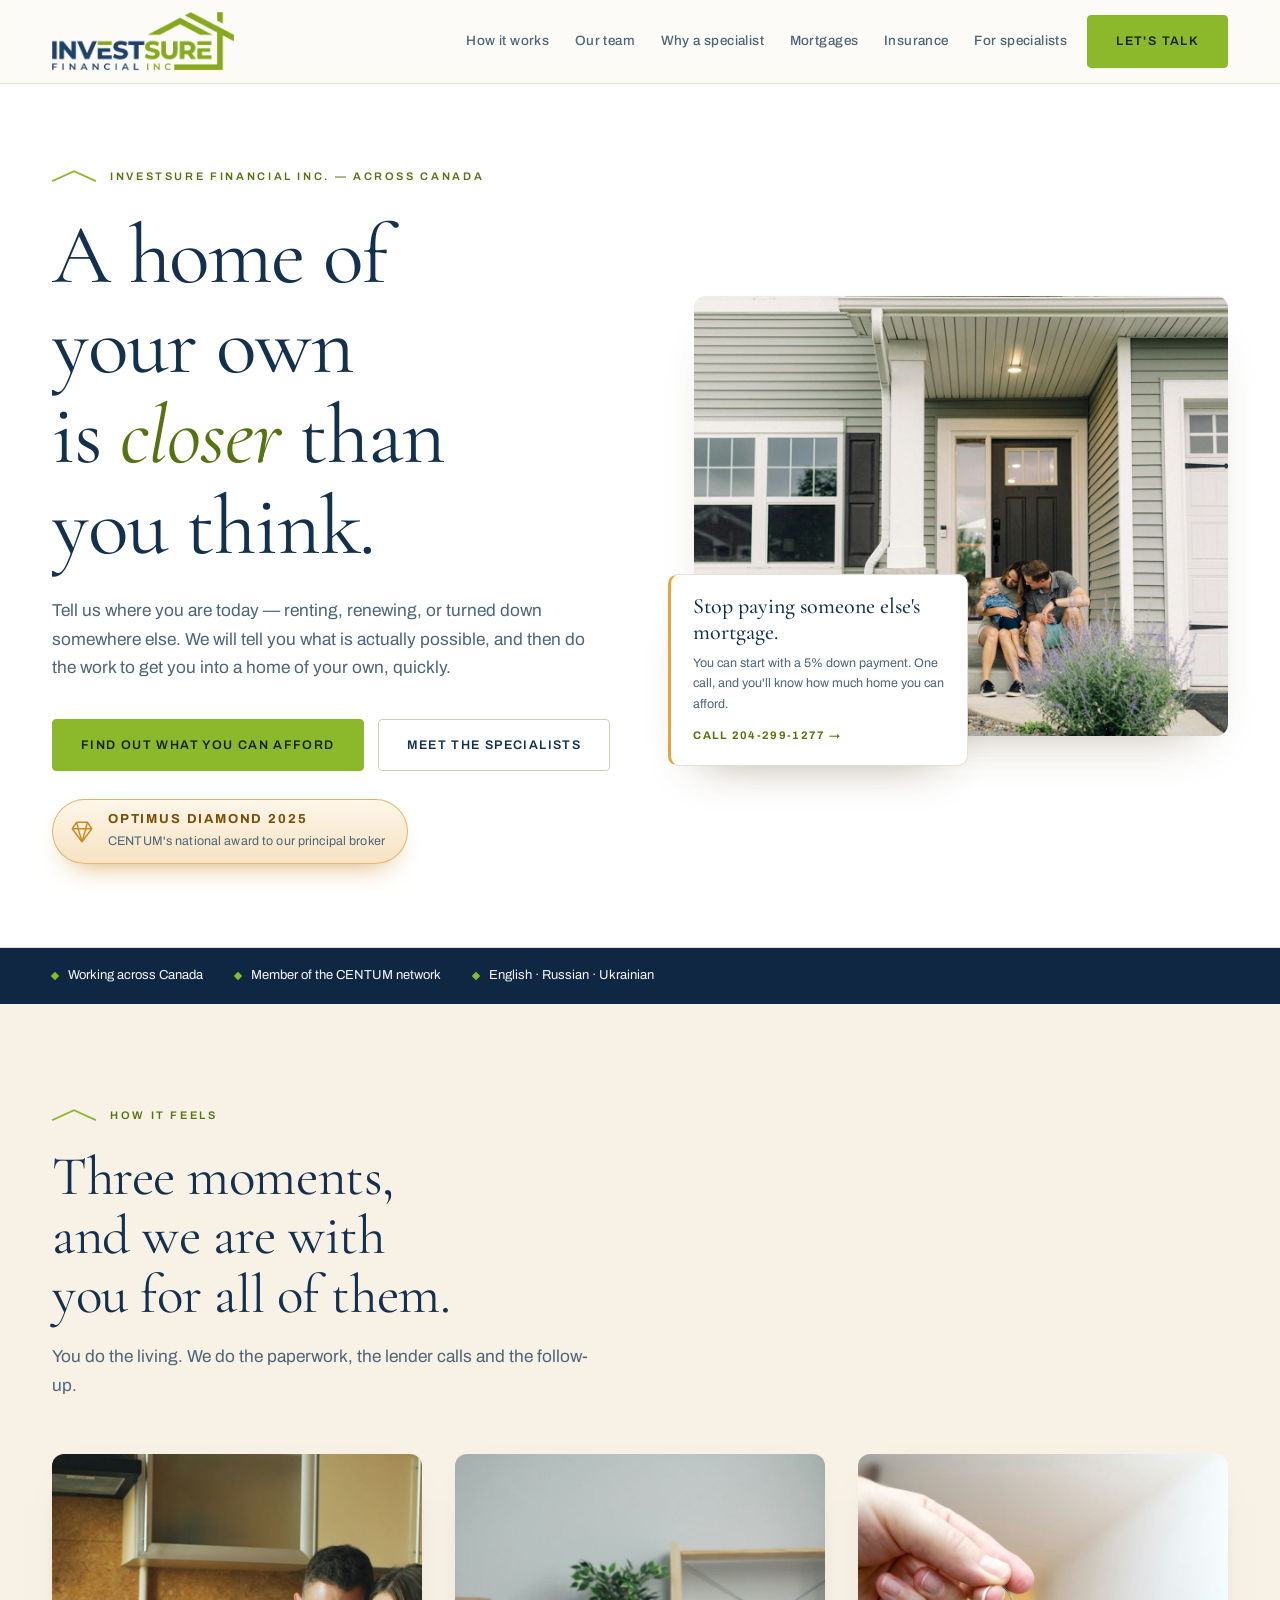
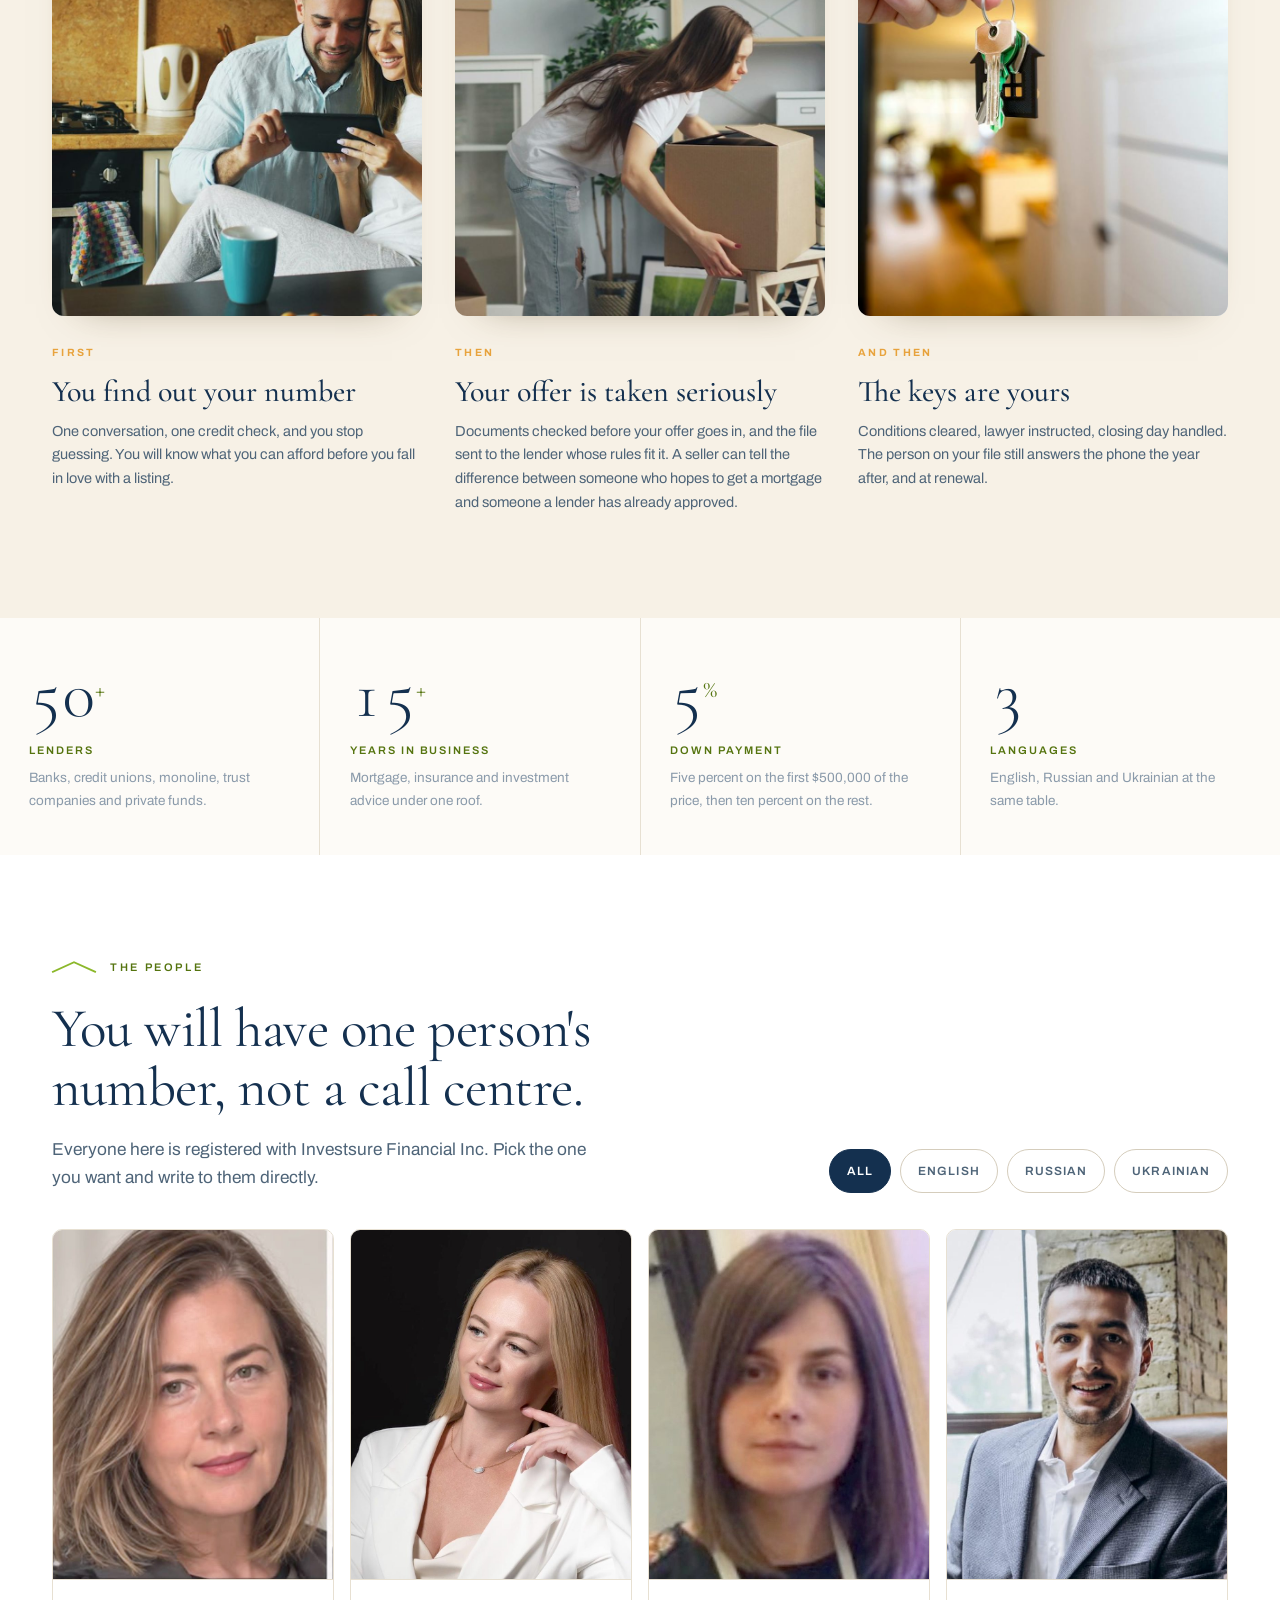
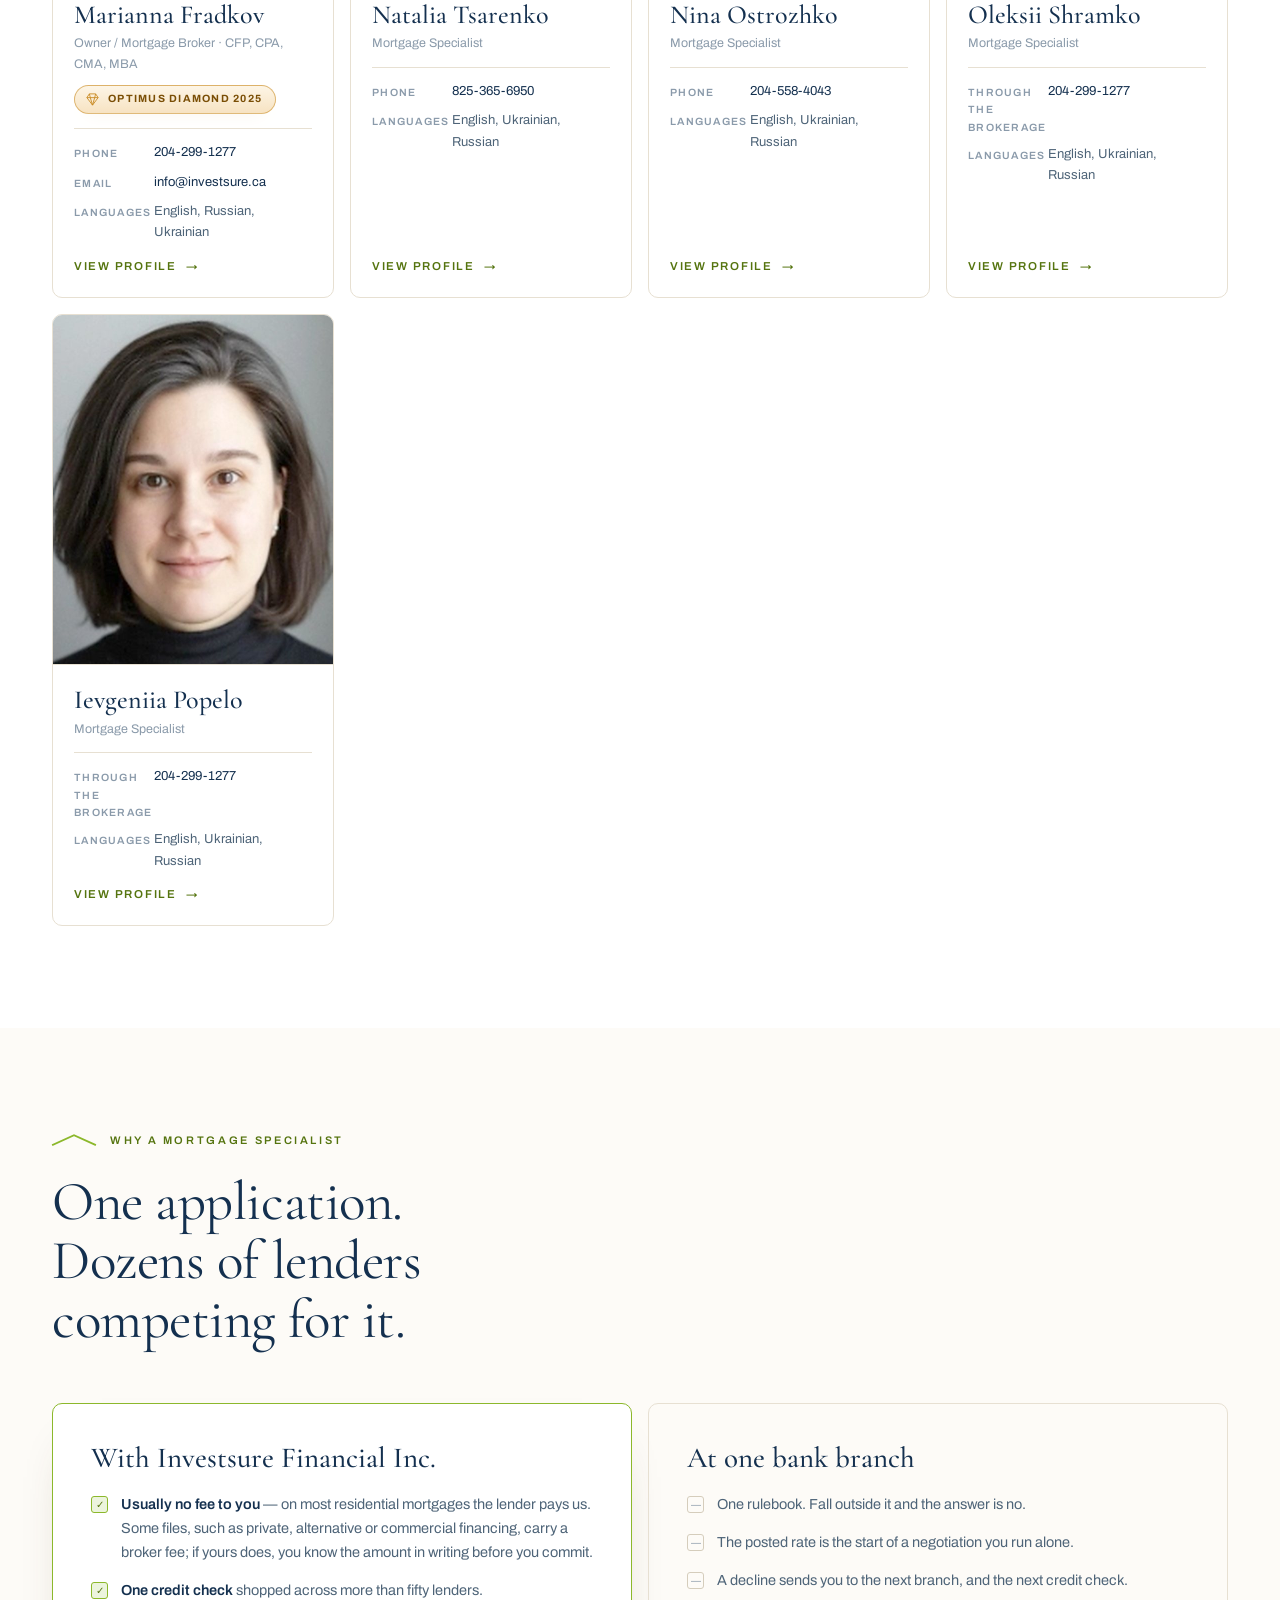
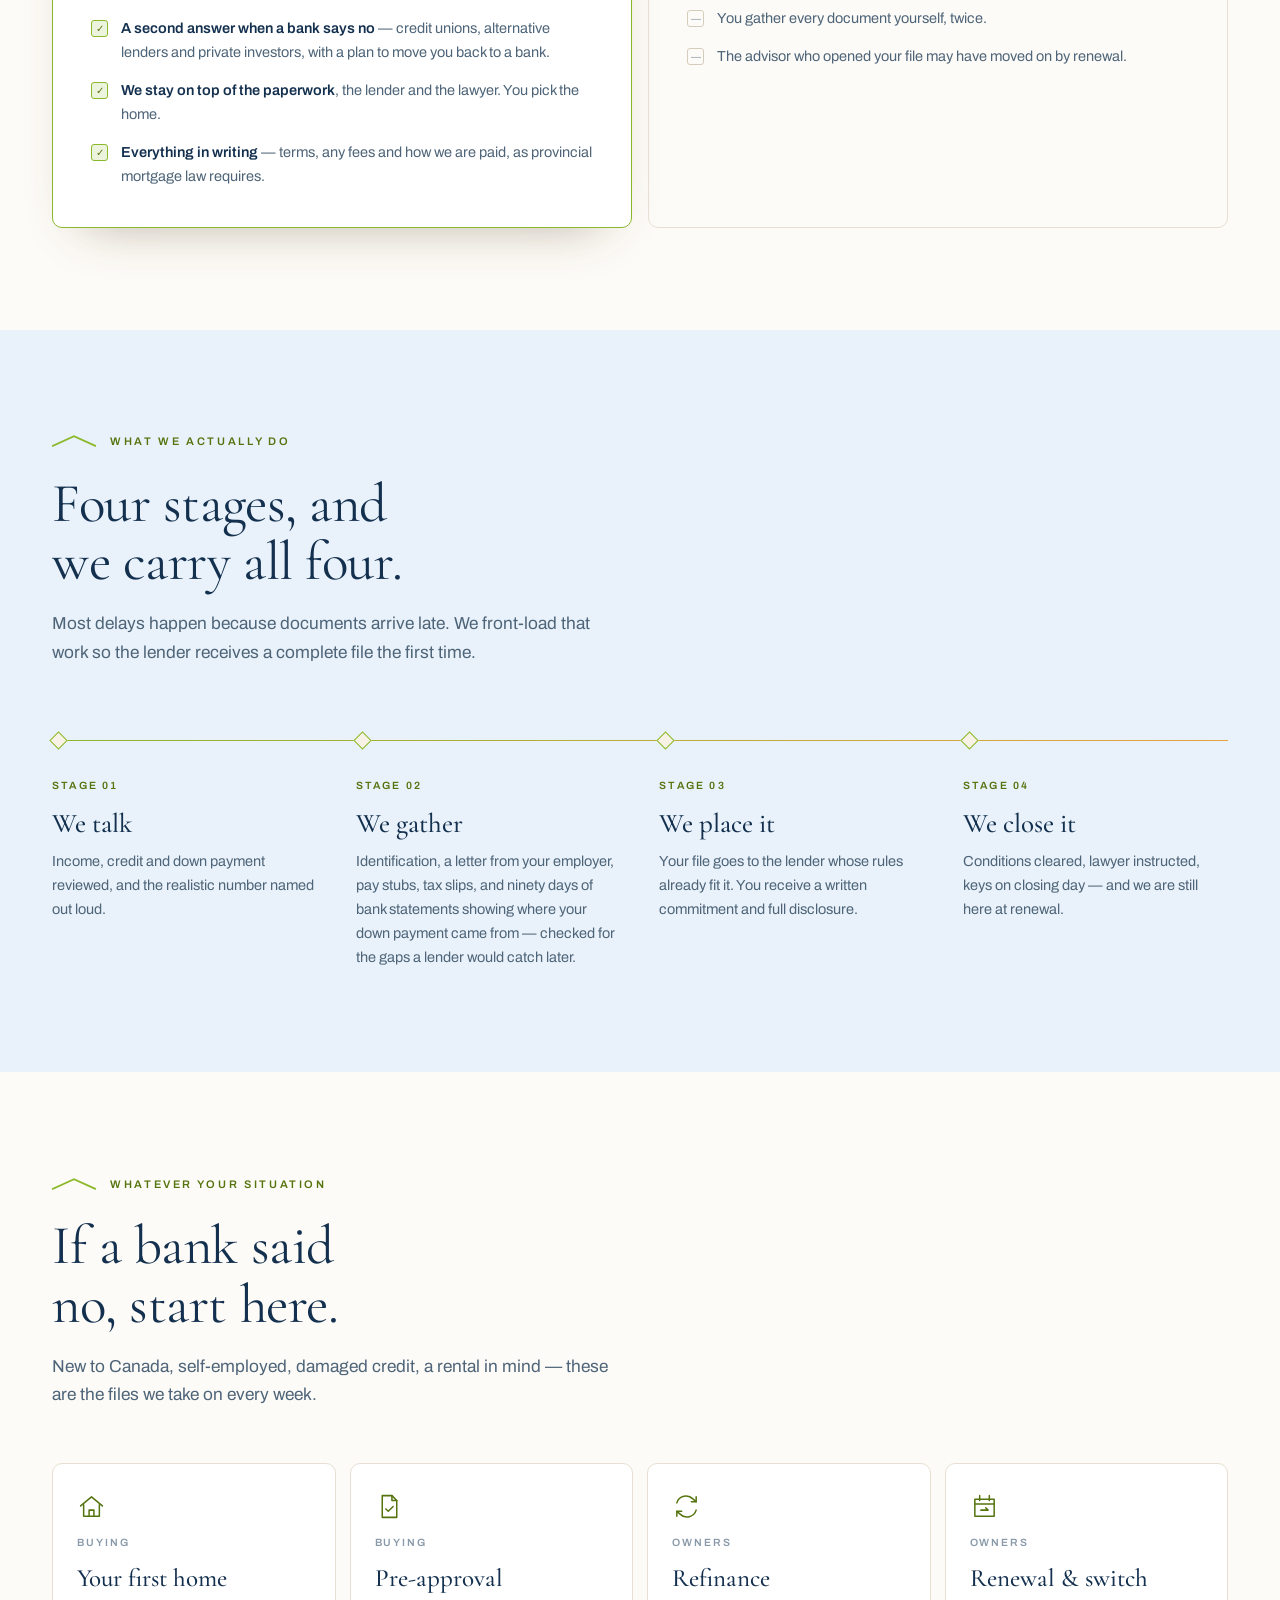
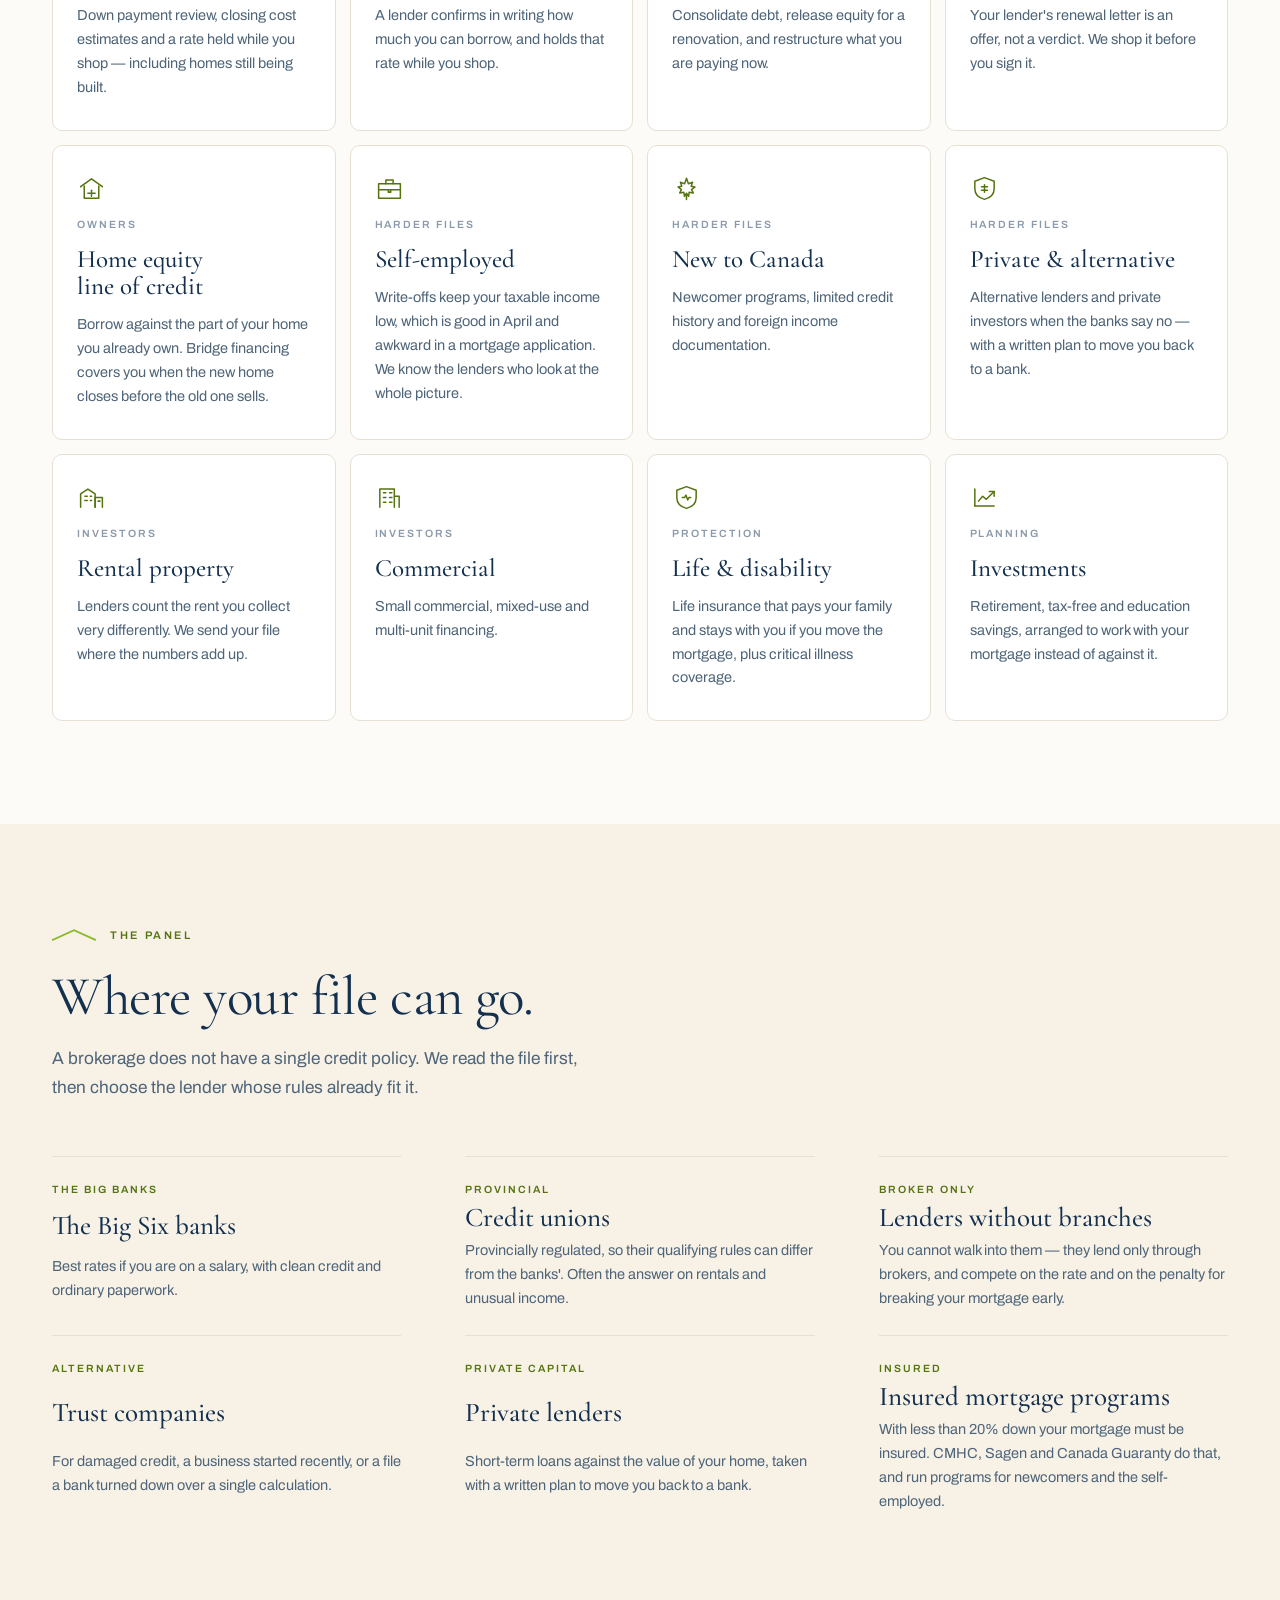
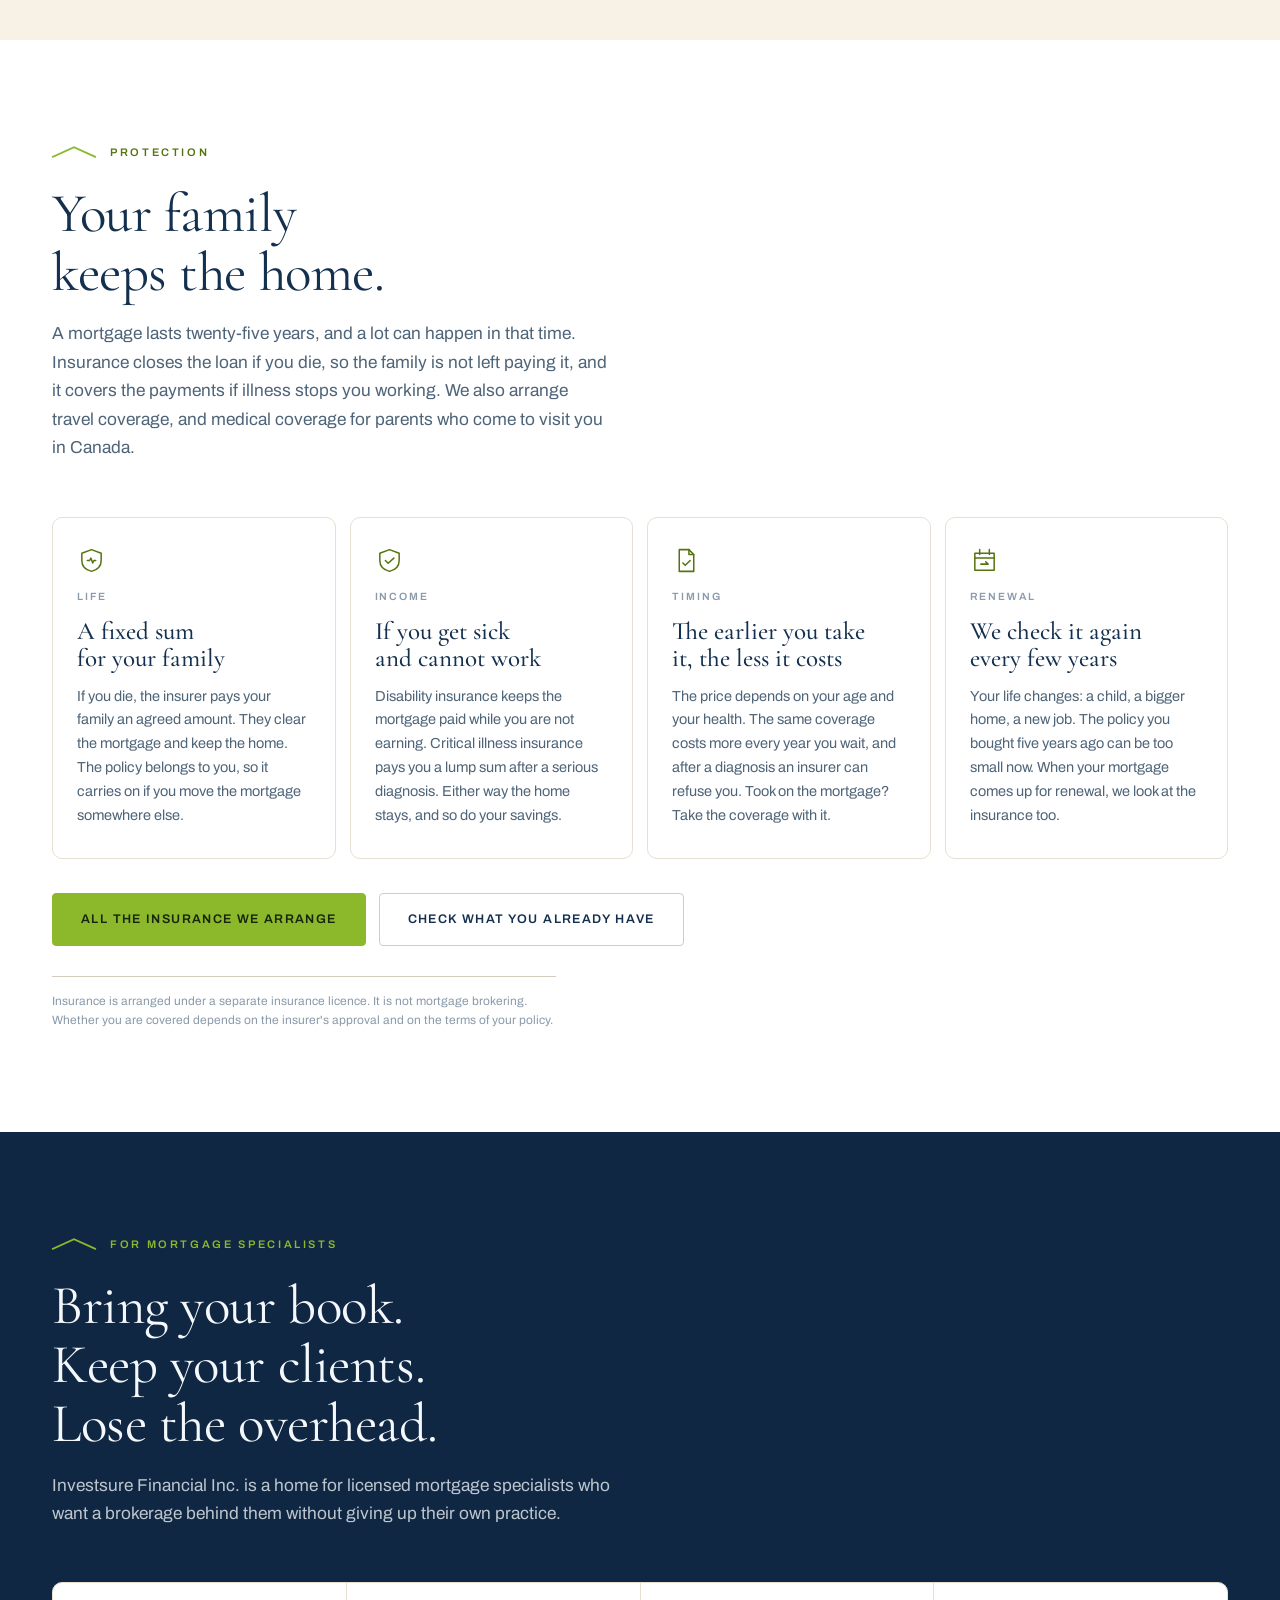
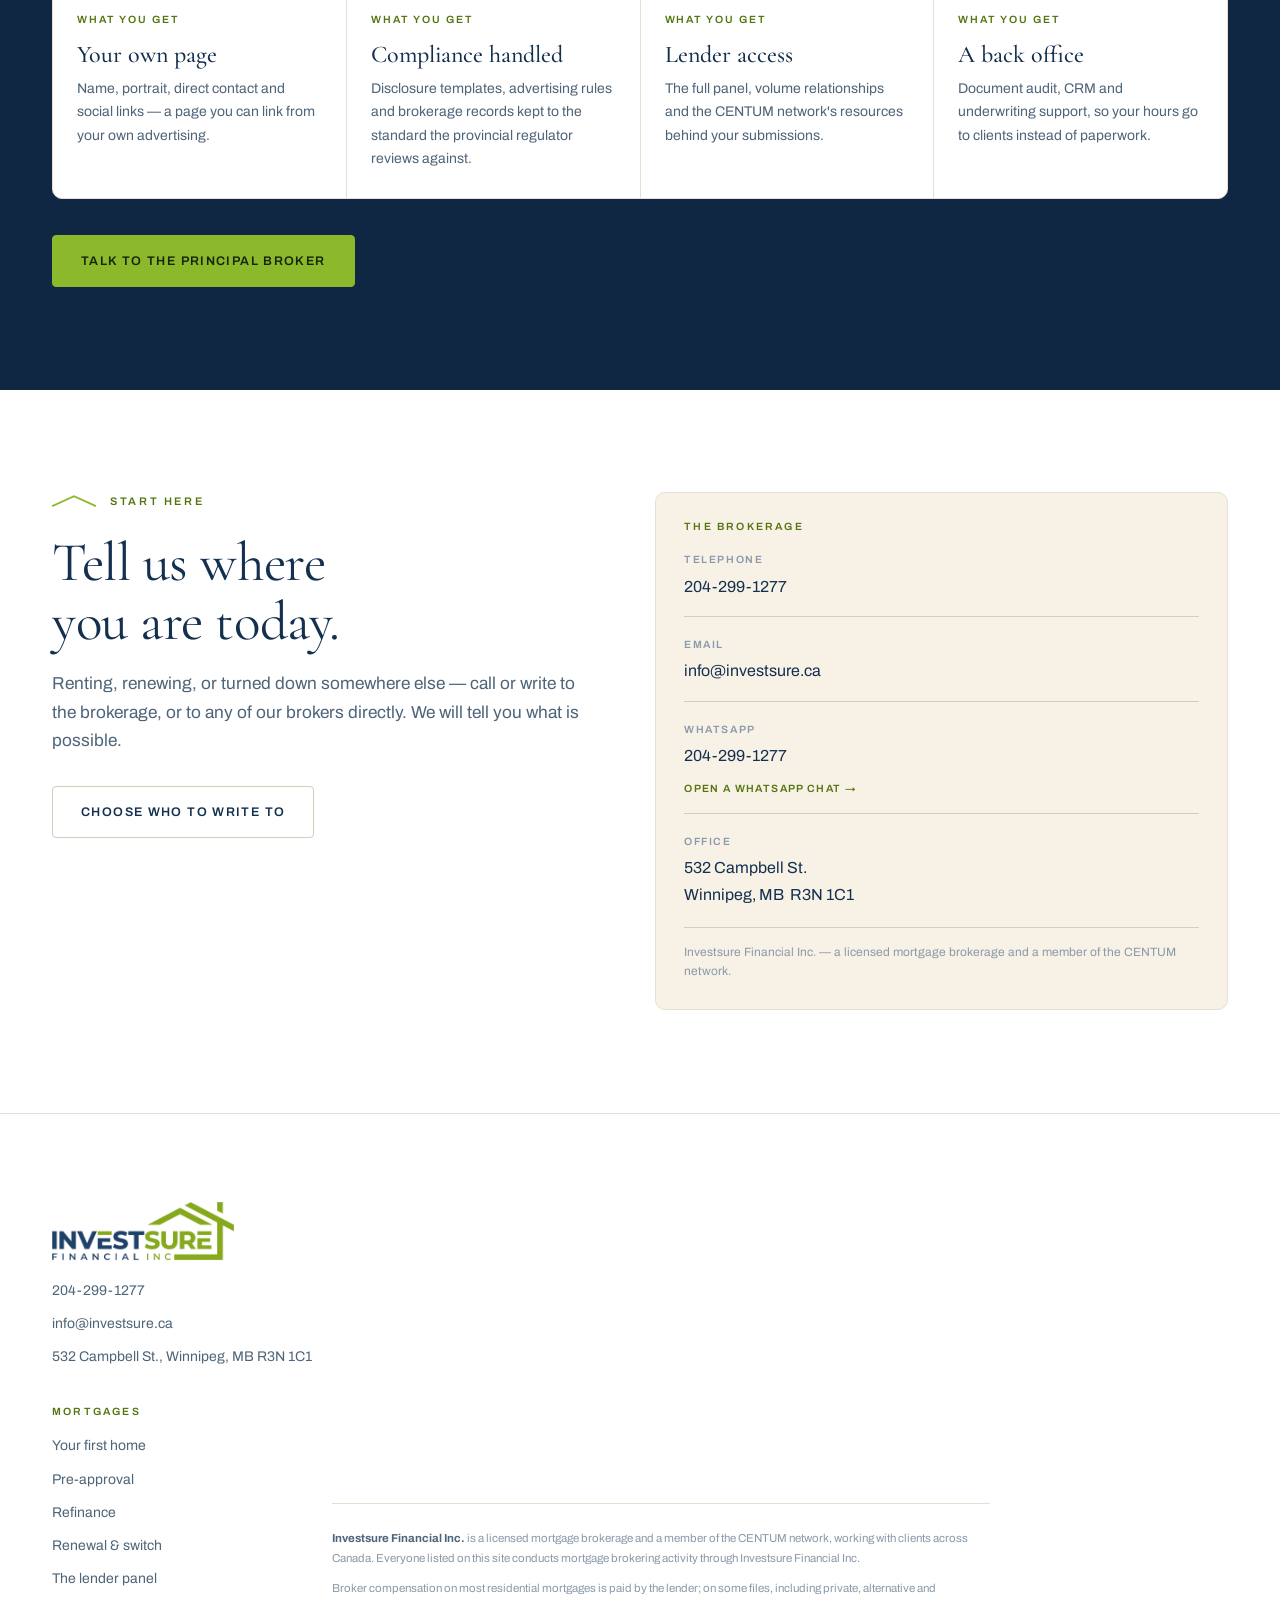
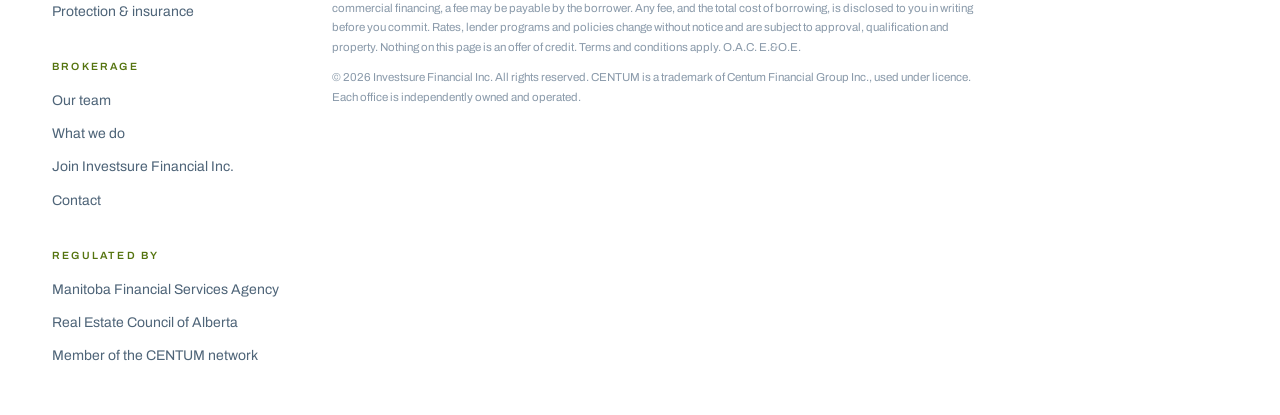
==== commit 2b251eec: "refactor: mortgage specialist instead of broker for the team A broker is the person who holds the br" ====
--- a/index.html
+++ b/index.html
@@ -8,7 +8,10 @@
 <meta property="og:type" content="website">
 <meta property="og:title" content="Investsure Financial Inc. — Mortgage Brokers across Canada">
 <meta property="og:description" content="One application, dozens of lenders. Advice in English, Russian and Ukrainian.">
-<meta property="og:image" content="home-front.jpg">
+<meta property="og:url" content="https://www.investsure.ca/">
+<meta property="og:image" content="https://www.investsure.ca/home-front.jpg">
+<meta name="twitter:card" content="summary_large_image">
+<link rel="canonical" href="https://www.investsure.ca/">
 <meta name="theme-color" content="#14304F">
 <link rel="icon" href="investsure-logo.png">
 <script>document.documentElement.classList.add("js");</script>
@@ -46,11 +49,11 @@
     </button>
     <nav class="main" id="mainNav" aria-label="Main">
       <a href="#how">How it works</a>
-      <a href="#team">Our brokers</a>
-      <a href="#why">Why a broker</a>
+      <a href="#team">Our team</a>
+      <a href="#why">Why a specialist</a>
       <a href="#mortgages">Mortgages</a>
       <a href="insurance.html">Insurance</a>
-      <a href="#join">For brokers</a>
+      <a href="#join">For specialists</a>
     </nav>
     <a class="btn" href="#contact">Let's talk</a>
   </div>
@@ -72,7 +75,7 @@
         <p class="lede hero-lede">Tell us where you are today — renting, renewing, or turned down somewhere else. We will tell you what is actually possible, and then do the work to get you into a home of your own, quickly.</p>
         <div class="hero-cta">
           <a class="btn" href="#contact">Find out what you can afford</a>
-          <a class="btn btn--line" href="#team">Meet the brokers</a>
+          <a class="btn btn--line" href="#team">Meet the specialists</a>
         </div>
         <p class="award-hero">
           <svg viewBox="0 0 24 24" aria-hidden="true"><path d="M7 3h10l4 6-9 12L3 9z"/><path d="M3 9h18M8.5 9 12 21M15.5 9 12 21M7 3l1.5 6M17 3l-1.5 6"/></svg>
@@ -86,7 +89,7 @@
         </div>
         <div class="float-card">
           <p class="t">Stop paying someone else's mortgage.</p>
-          <p class="s">You can start with five percent down on the first $500,000. One call, and you'll know how much home you can afford.</p>
+          <p class="s">You can start with a 5% down payment. One call, and you'll know how much home you can afford.</p>
           <a class="float-cta" href="tel:+12042991277">Call 204-299-1277 →</a>
         </div>
       </div>
@@ -132,7 +135,7 @@
           </div>
           <span class="step">And then</span>
           <h3>The keys are yours</h3>
-          <p>Conditions cleared, lawyer instructed, closing day handled. Your broker still answers the phone the year after, and at renewal.</p>
+          <p>Conditions cleared, lawyer instructed, closing day handled. The person on your file still answers the phone the year after, and at renewal.</p>
         </div>
       </div>
     </div>
@@ -153,9 +156,9 @@
         <div class="shead rv" style="margin-bottom:0">
           <div class="eyebrow"><svg class="roof" viewBox="0 0 46 12"><path d="M1 11 L23 1 L45 11"/></svg><span class="micro">The people</span></div>
           <h2 class="d2">You will have one person's number, not a call centre.</h2>
-          <p class="lede">Every broker here is registered with Investsure Financial Inc. Pick the one you want and write to them directly.</p>
-        </div>
-        <div class="filters rv" id="filters" role="group" aria-label="Filter brokers by language"></div>
+          <p class="lede">Everyone here is registered with Investsure Financial Inc. Pick the one you want and write to them directly.</p>
+        </div>
+        <div class="filters rv" id="filters" role="group" aria-label="Filter by language"></div>
       </div>
       <div class="roster" id="roster"></div>
     </div>
@@ -165,7 +168,7 @@
   <section class="band" id="why">
     <div class="wrap">
       <div class="shead rv">
-        <div class="eyebrow"><svg class="roof" viewBox="0 0 46 12"><path d="M1 11 L23 1 L45 11"/></svg><span class="micro">Why a broker</span></div>
+        <div class="eyebrow"><svg class="roof" viewBox="0 0 46 12"><path d="M1 11 L23 1 L45 11"/></svg><span class="micro">Why a mortgage specialist</span></div>
         <h2 class="d2">One application. Dozens of lenders competing for it.</h2>
       </div>
       <div class="compare">
@@ -278,9 +281,9 @@
   <section class="band band--dark" id="join">
     <div class="wrap">
       <div class="shead rv">
-        <div class="eyebrow"><svg class="roof" viewBox="0 0 46 12"><path d="M1 11 L23 1 L45 11"/></svg><span class="micro">For brokers</span></div>
+        <div class="eyebrow"><svg class="roof" viewBox="0 0 46 12"><path d="M1 11 L23 1 L45 11"/></svg><span class="micro">For mortgage specialists</span></div>
         <h2 class="d2">Bring your book. Keep your clients. Lose the overhead.</h2>
-        <p class="lede">Investsure Financial Inc. is a home for independent mortgage brokers who want a licensed brokerage behind them without giving up their own practice.</p>
+        <p class="lede">Investsure Financial Inc. is a home for licensed mortgage specialists who want a brokerage behind them without giving up their own practice.</p>
       </div>
       <div class="perks rv">
         <div class="perk"><span class="k">What you get</span><h3>Your own page</h3><p>Name, portrait, direct contact and social links — a page you can link from your own advertising.</p></div>
@@ -299,7 +302,7 @@
         <div class="eyebrow"><svg class="roof" viewBox="0 0 46 12"><path d="M1 11 L23 1 L45 11"/></svg><span class="micro">Start here</span></div>
         <h2 class="d2">Tell us where you are today.</h2>
         <p class="lede" style="margin-top:18px">Renting, renewing, or turned down somewhere else — call or write to the brokerage, or to any of our brokers directly. We will tell you what is possible.</p>
-        <p style="margin-top:30px"><a class="btn btn--line" href="#team">Choose a broker</a></p>
+        <p style="margin-top:30px"><a class="btn btn--line" href="#team">Choose who to write to</a></p>
       </div>
       <div class="contact-card rv rv-d1">
         <h3>The brokerage</h3>
@@ -318,7 +321,7 @@
 <div id="view-profile" hidden>
   <section class="profile-head">
     <div class="wrap">
-      <button class="back" id="backBtn" type="button">← All brokers</button>
+      <button class="back" id="backBtn" type="button">← All of the team</button>
       <div class="profile-grid">
         <div class="frame" id="p-frame"></div>
         <div>
@@ -362,7 +365,7 @@
         <li><a href="#lenders">The lender panel</a></li>
         <li><a href="insurance.html">Protection &amp; insurance</a></li></ul></div>
       <div><h4>Brokerage</h4><ul>
-        <li><a href="#team">Our brokers</a></li><li><a href="#process">What we do</a></li>
+        <li><a href="#team">Our team</a></li><li><a href="#process">What we do</a></li>
         <li><a href="#join">Join Investsure Financial Inc.</a></li><li><a href="#contact">Contact</a></li></ul></div>
       <div><h4>Regulated by</h4><ul>
         <li>Manitoba Financial Services Agency</li>
@@ -370,7 +373,7 @@
         <li>Member of the CENTUM network</li></ul></div>
     </div>
     <div class="legal">
-      <p><b>Investsure Financial Inc.</b> is a licensed mortgage brokerage and a member of the CENTUM network, working with clients across Canada. Every broker and associate listed on this site conducts mortgage brokering activity through Investsure Financial Inc.</p>
+      <p><b>Investsure Financial Inc.</b> is a licensed mortgage brokerage and a member of the CENTUM network, working with clients across Canada. Everyone listed on this site conducts mortgage brokering activity through Investsure Financial Inc.</p>
       <p>Broker compensation on most residential mortgages is paid by the lender; on some files, including private, alternative and commercial financing, a fee may be payable by the borrower. Any fee, and the total cost of borrowing, is disclosed to you in writing before you commit. Rates, lender programs and policies change without notice and are subject to approval, qualification and property. Nothing on this page is an offer of credit. Terms and conditions apply. O.A.C. E.&amp;O.E.</p>
       <p>© 2026 Investsure Financial Inc. All rights reserved. CENTUM is a trademark of Centum Financial Group Inc., used under licence. Each office is independently owned and operated.</p>
     </div>
@@ -397,23 +400,23 @@
             "Life, disability and critical illness coverage alongside the mortgage",
             "Chartered Professional Accountant and Certified Financial Planner"] },
   { id:"natalia-tsarenko", first:"Natalia", last:"Tsarenko", initials:"NT", photo:"natalia-tsarenko.jpg",
-    role:"Mortgage Agent", creds:"", licence:"", email:"", phone:"825-365-6950",
+    role:"Mortgage Specialist", creds:"", licence:"", email:"", phone:"825-365-6950",
     instagram:"natali_mortgages",
     languages:["English","Ukrainian","Russian"],
     bio:"First homes, newcomers to Canada and refinances. Natalia takes clients whose situation looks complicated on paper and stays with them personally from the first conversation to the day the keys change hands.",
     points:["First-time buyers and newcomers to Canada","Refinancing and restructuring what you pay now","One person on your file from first call to closing day"] },
   { id:"nina-ostrozhko", first:"Nina", last:"Ostrozhko", initials:"NO", photo:"nina-ostrozhko.jpg",
-    role:"Mortgage Agent", creds:"", licence:"", email:"", phone:"204-558-4043", instagram:"",
+    role:"Mortgage Specialist", creds:"", licence:"", email:"", phone:"204-558-4043", instagram:"",
     languages:["English","Ukrainian","Russian"],
     bio:"Registered with Investsure Financial Inc. and writing files across the whole lender panel \u2014 first homes, newcomers to Canada, refinances and renewals. Speaks English, Ukrainian and Russian, so the paperwork can be explained in the language you think in.",
     points:["Works through the full Investsure Financial Inc. lender panel","First homes, newcomers, refinances and renewals","English, Ukrainian and Russian"] },
   { id:"oleksii-shramko", first:"Oleksii", last:"Shramko", initials:"OS", photo:"oleksii-shramko.jpg",
-    role:"Mortgage Agent", creds:"", licence:"", email:"", phone:"", instagram:"",
+    role:"Mortgage Specialist", creds:"", licence:"", email:"", phone:"", instagram:"",
     languages:["English","Ukrainian","Russian"],
     bio:"Registered with Investsure Financial Inc. and writing files across the whole lender panel \u2014 first homes, newcomers to Canada, refinances and renewals. Speaks English, Ukrainian and Russian, so the paperwork can be explained in the language you think in.",
     points:["Works through the full Investsure Financial Inc. lender panel","First homes, newcomers, refinances and renewals","English, Ukrainian and Russian"] },
   { id:"ievgeniia-popelo", first:"Ievgeniia", last:"Popelo", initials:"IP", photo:"ievgeniia-popelo.jpg",
-    role:"Mortgage Agent", creds:"", licence:"", email:"", phone:"", instagram:"",
+    role:"Mortgage Specialist", creds:"", licence:"", email:"", phone:"", instagram:"",
     languages:["English","Ukrainian","Russian"],
     bio:"Registered with Investsure Financial Inc. and writing files across the whole lender panel \u2014 first homes, newcomers to Canada, refinances and renewals. Speaks English, Ukrainian and Russian, so the paperwork can be explained in the language you think in.",
     points:["Works through the full Investsure Financial Inc. lender panel","First homes, newcomers, refinances and renewals","English, Ukrainian and Russian"] }
@@ -530,7 +533,7 @@
     join.className = "card sheet card--join rv";
     join.innerHTML = '<div class="frame">' + ROOF + '<span class="bigmono">+</span></div>' +
       '<div class="card-body"><div class="card-id"><h3>Your name here</h3>' +
-      '<p>Investsure Financial Inc. is taking on licensed brokers</p></div>' +
+      '<p>Investsure Financial Inc. is taking on licensed mortgage specialists</p></div>' +
       '<a class="card-link" href="#join">Join the brokerage <span class="arw">→</span></a></div>';
     rosterEl.appendChild(join);
   }
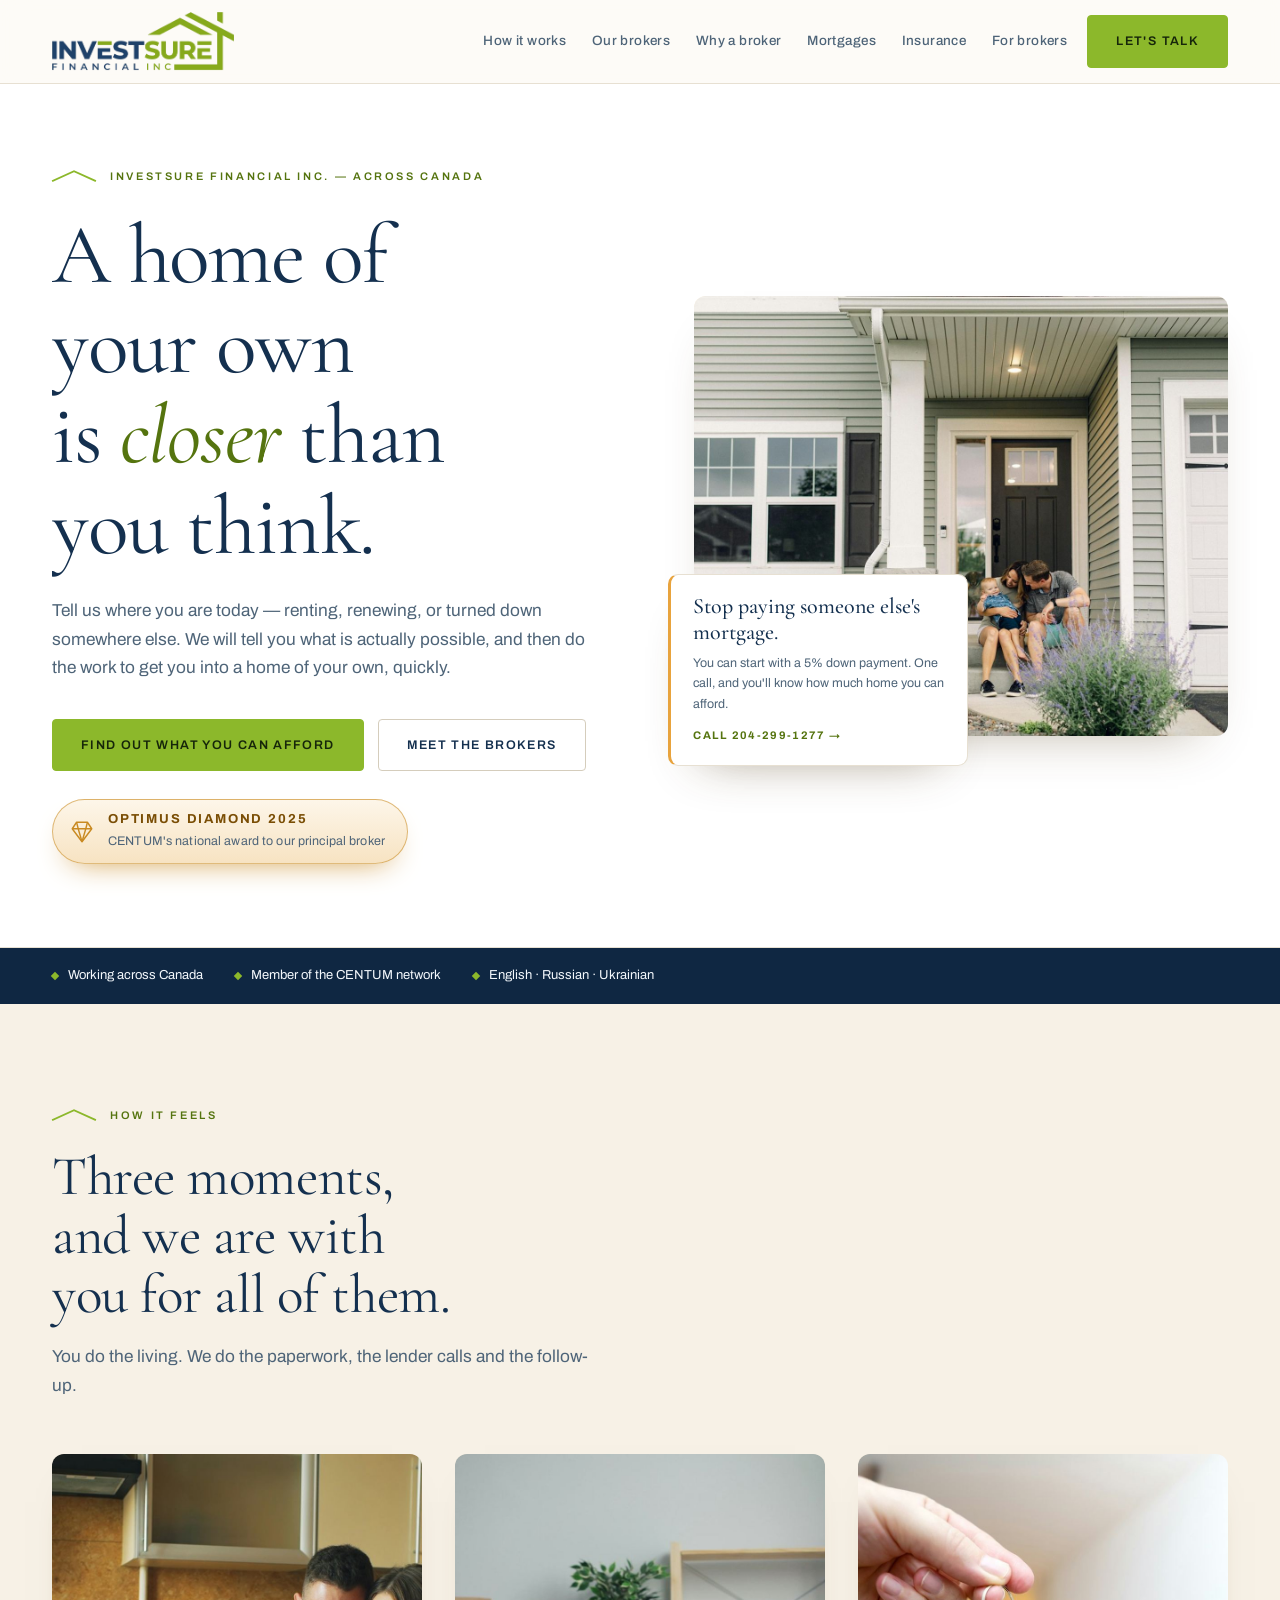
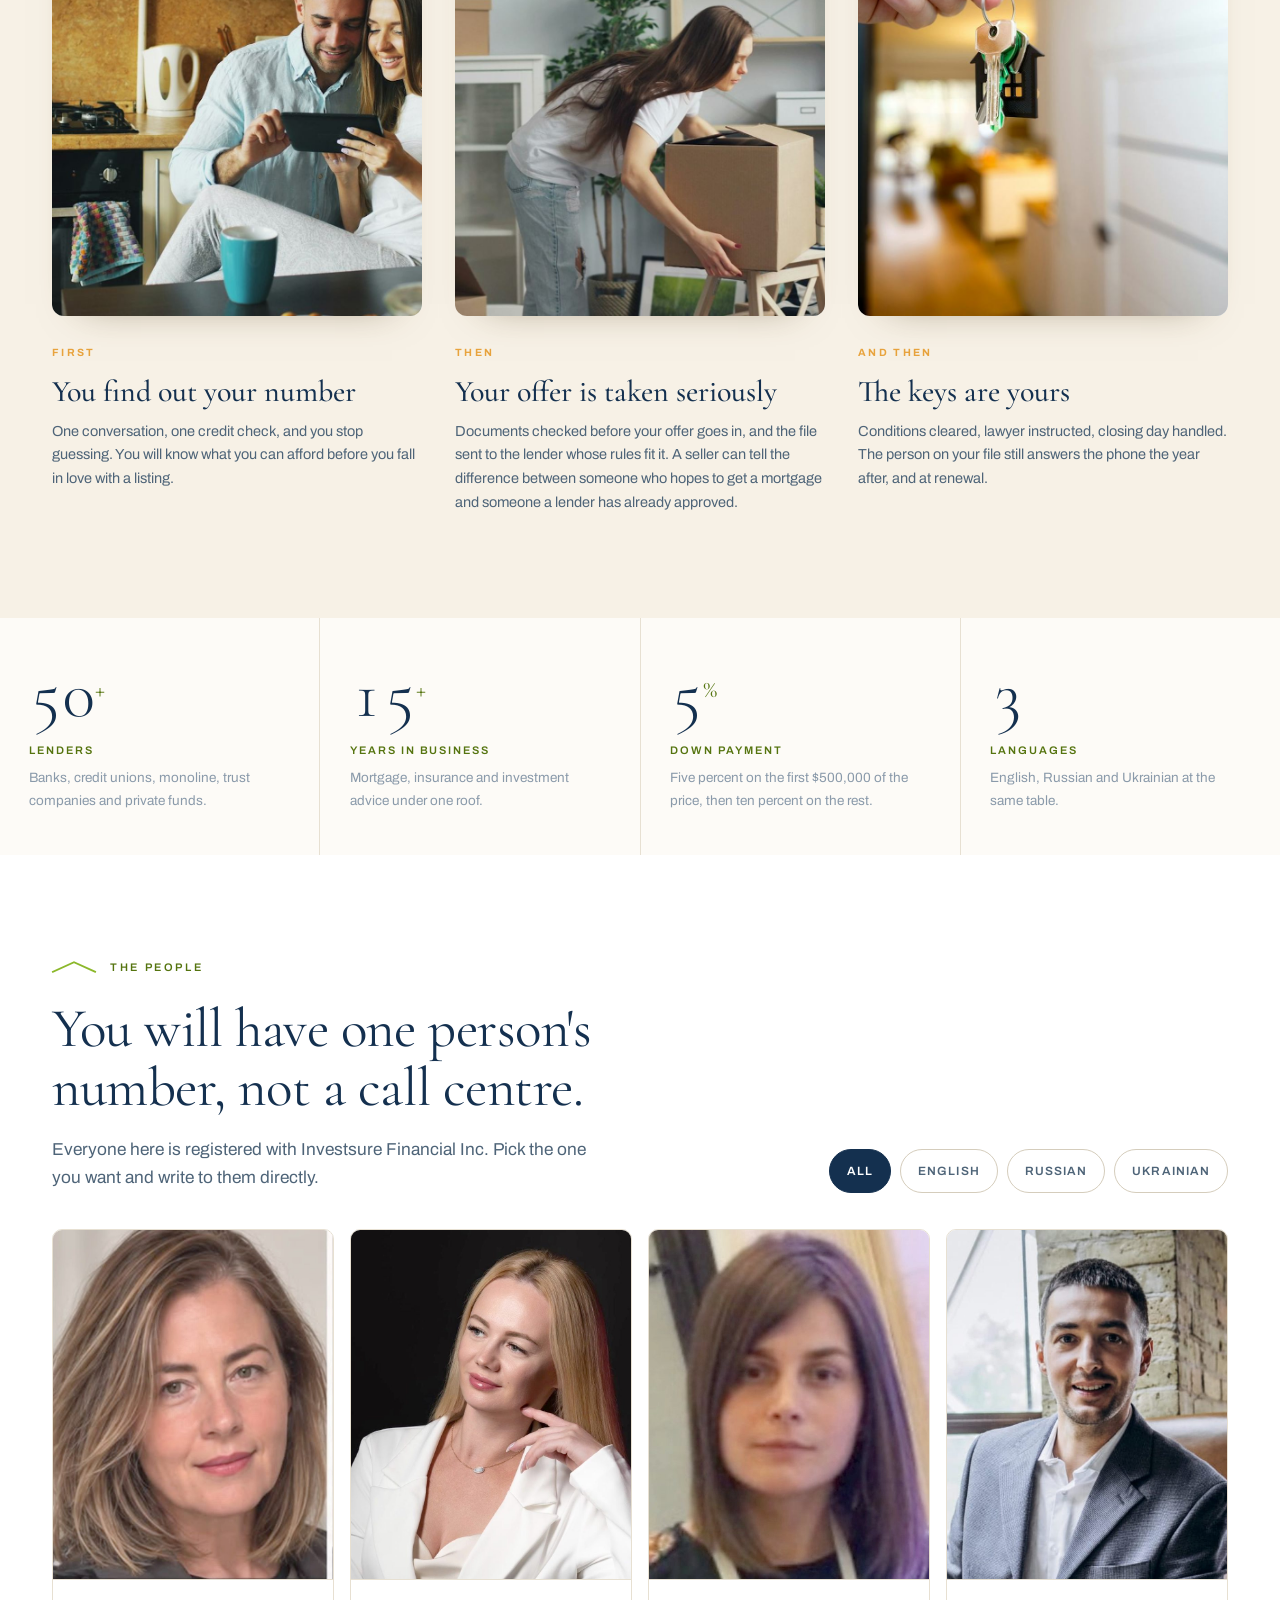
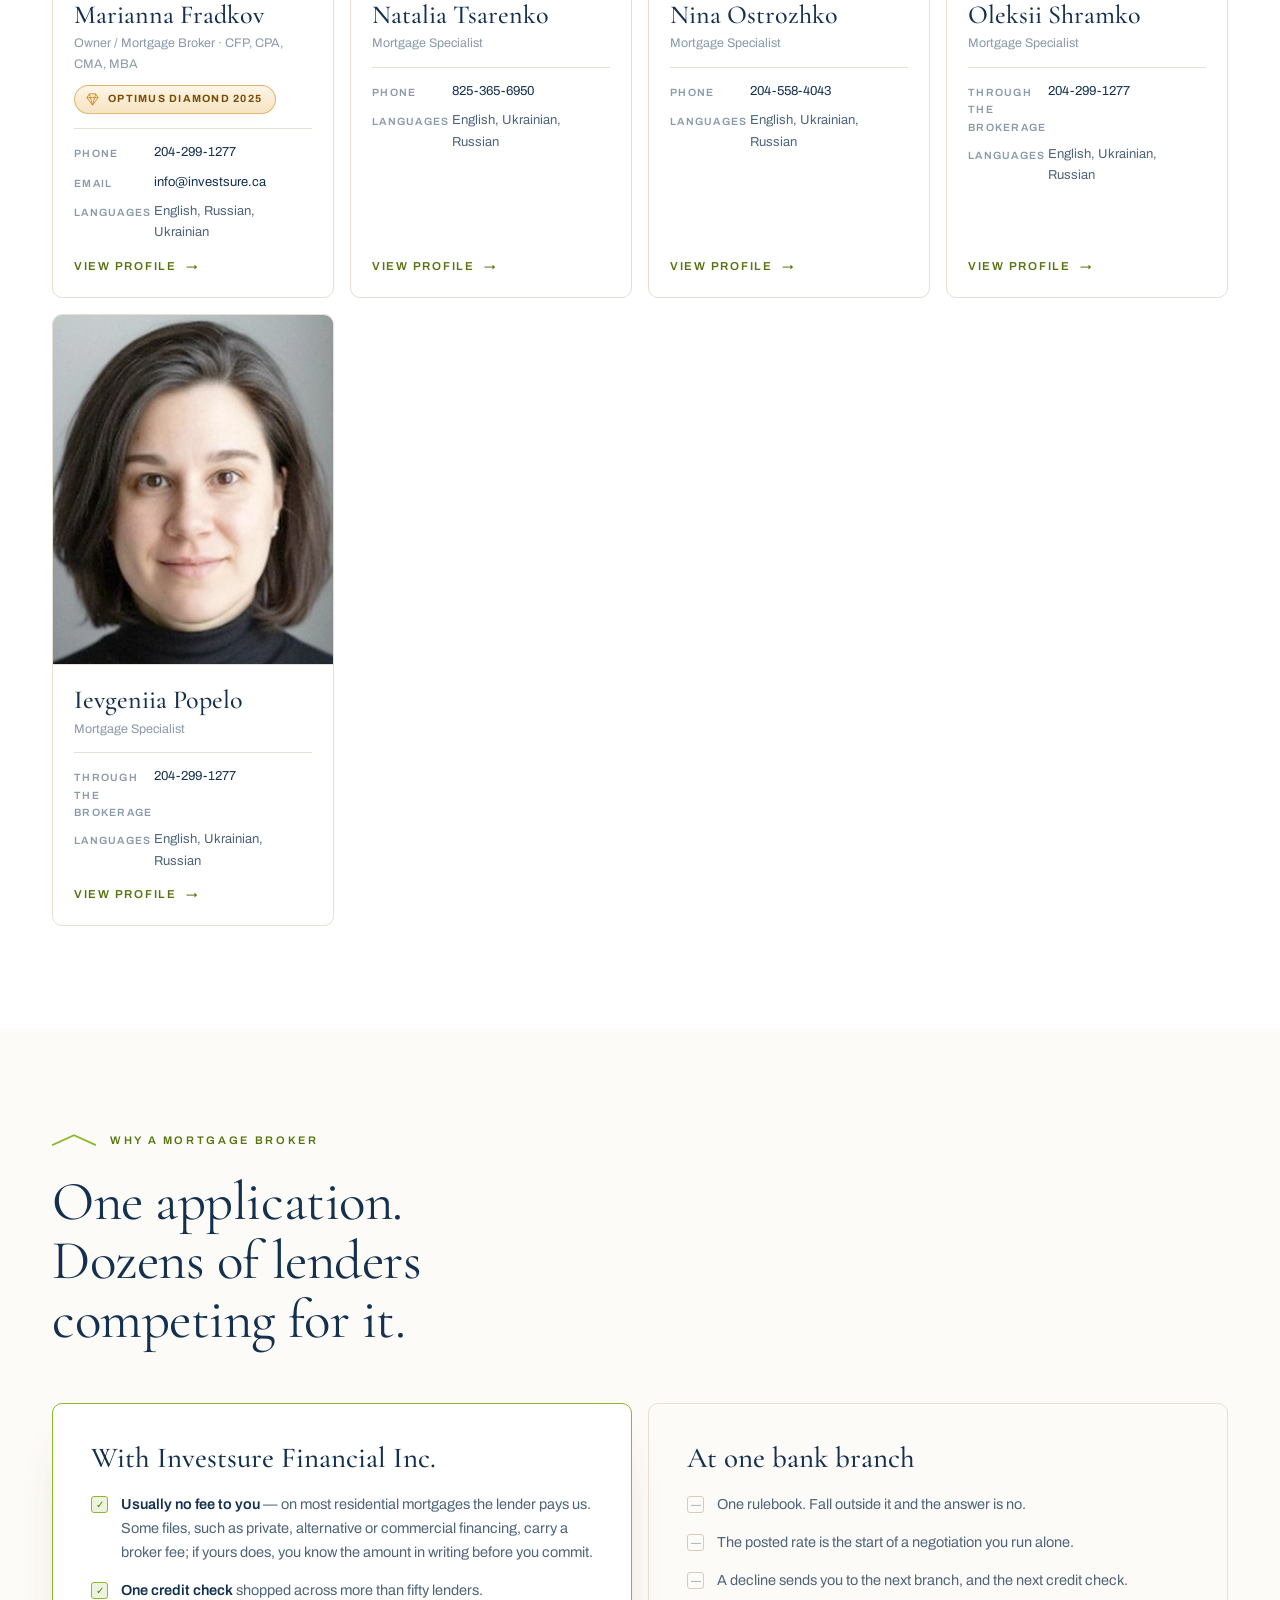
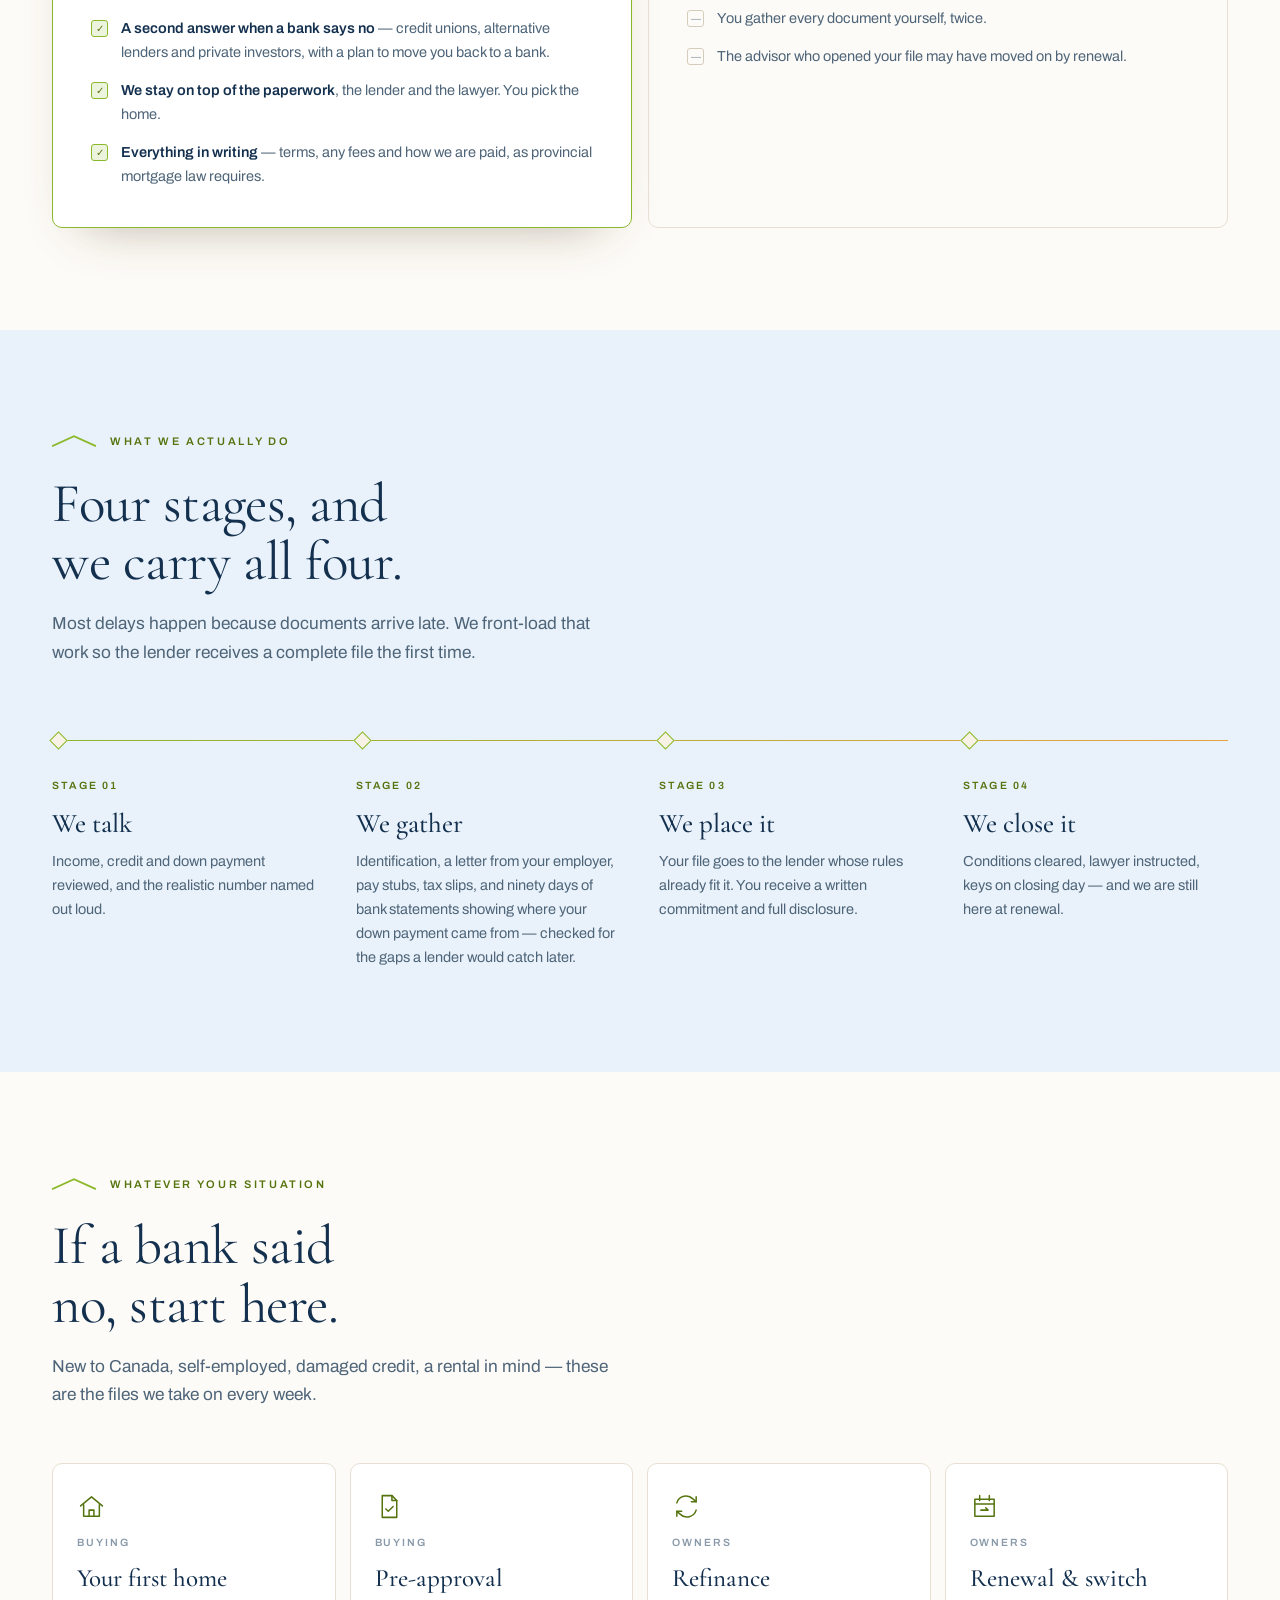
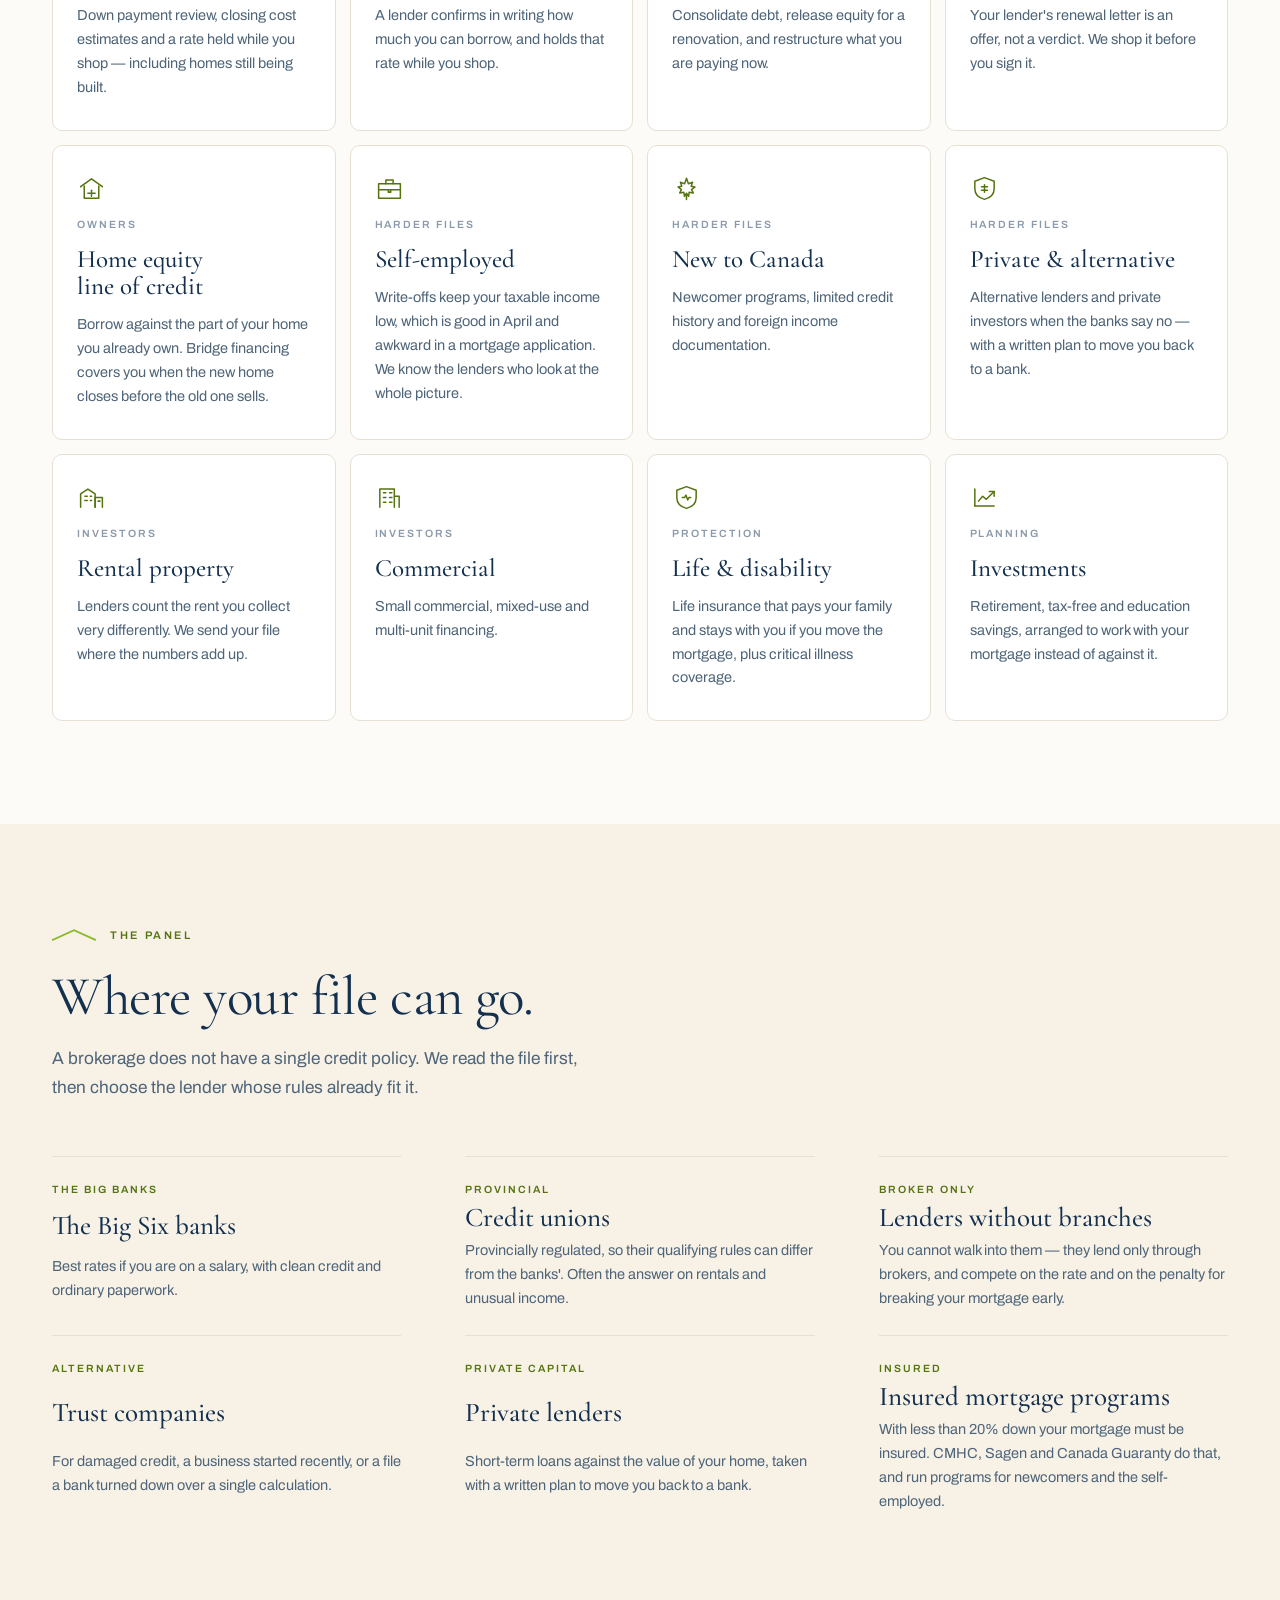
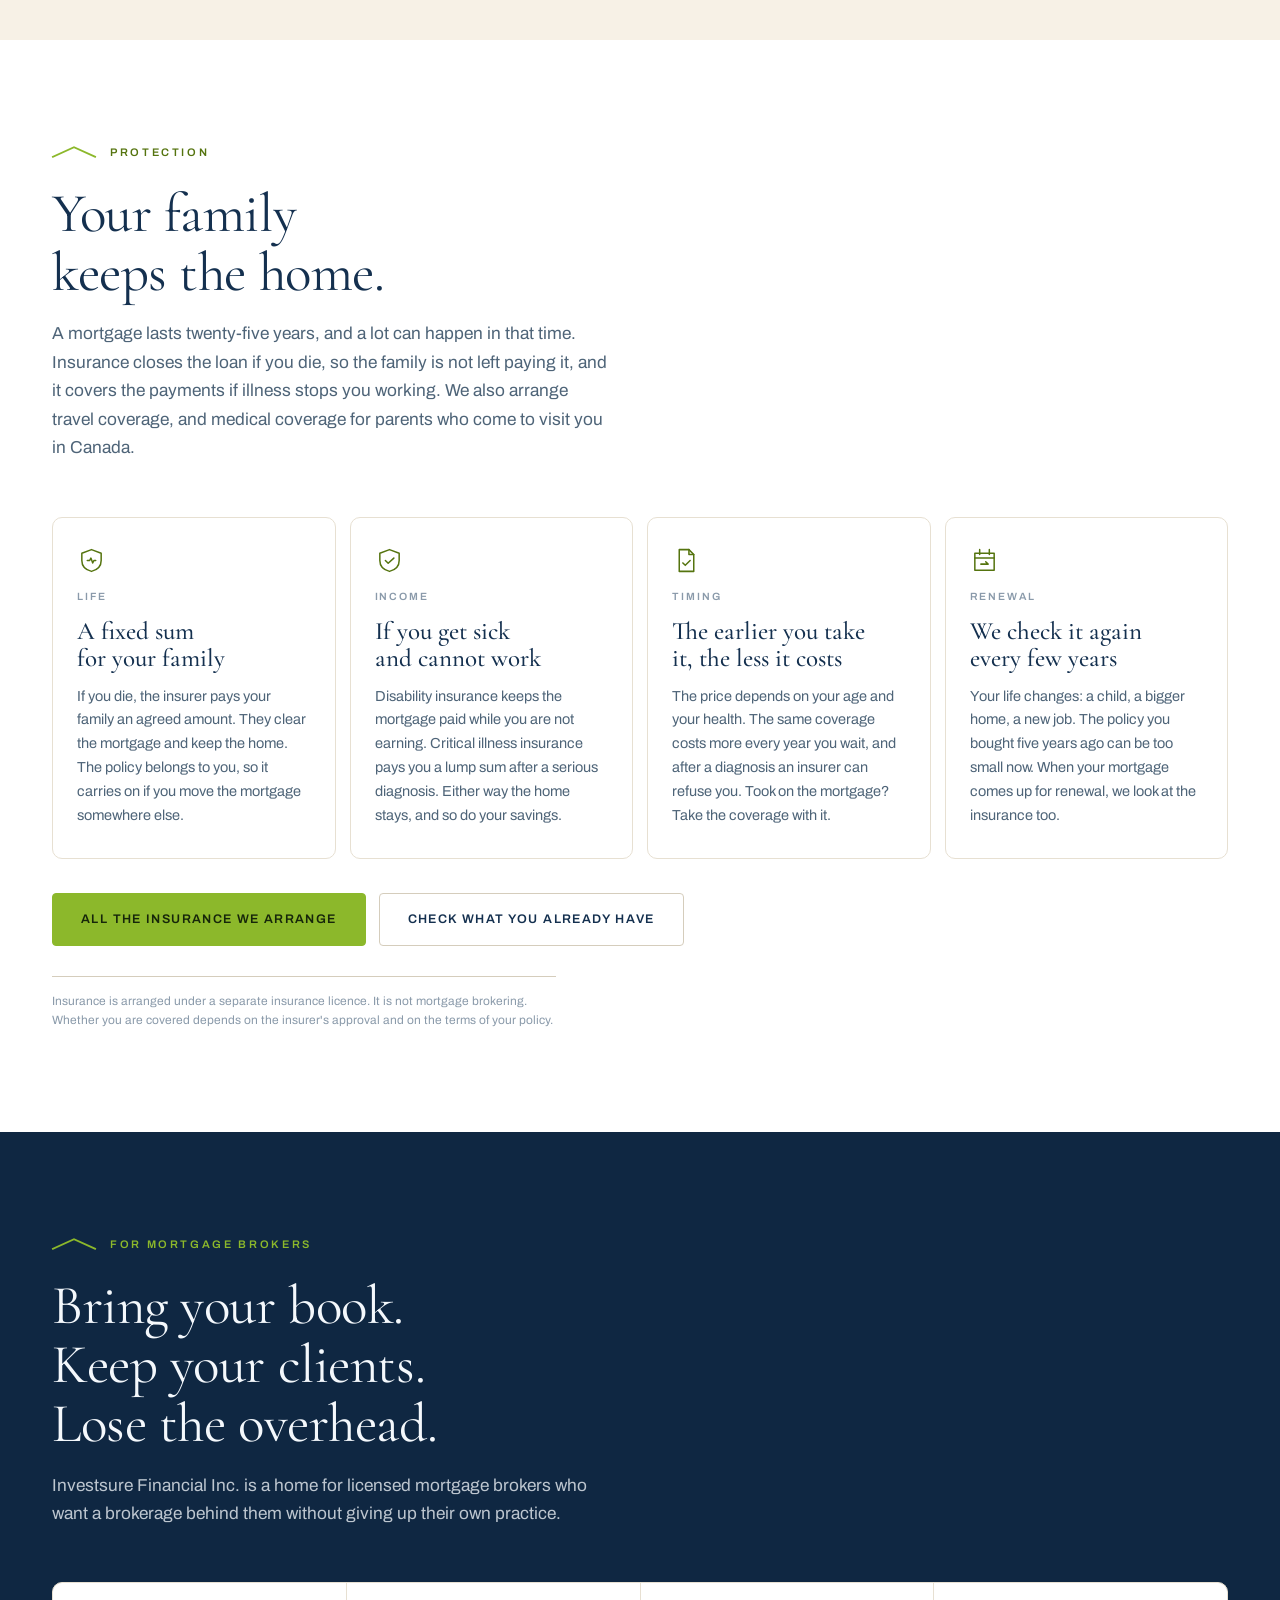
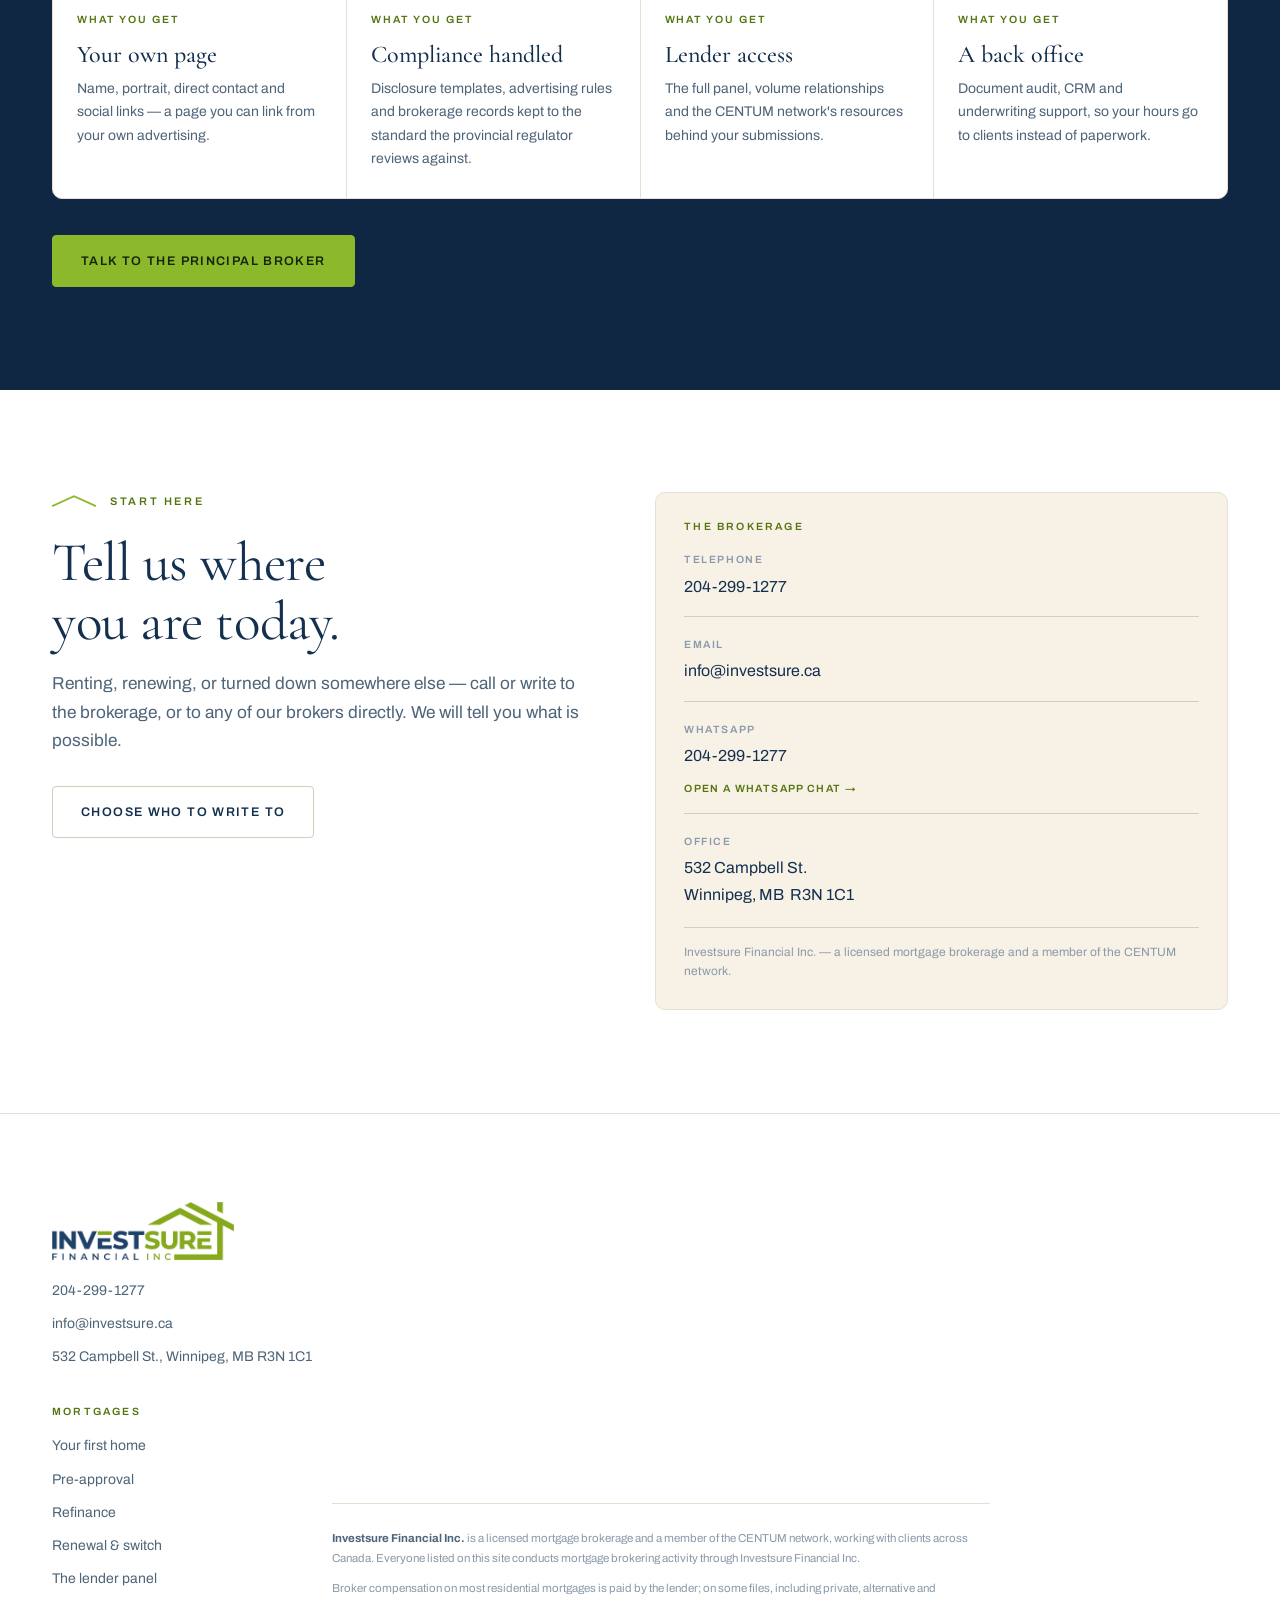
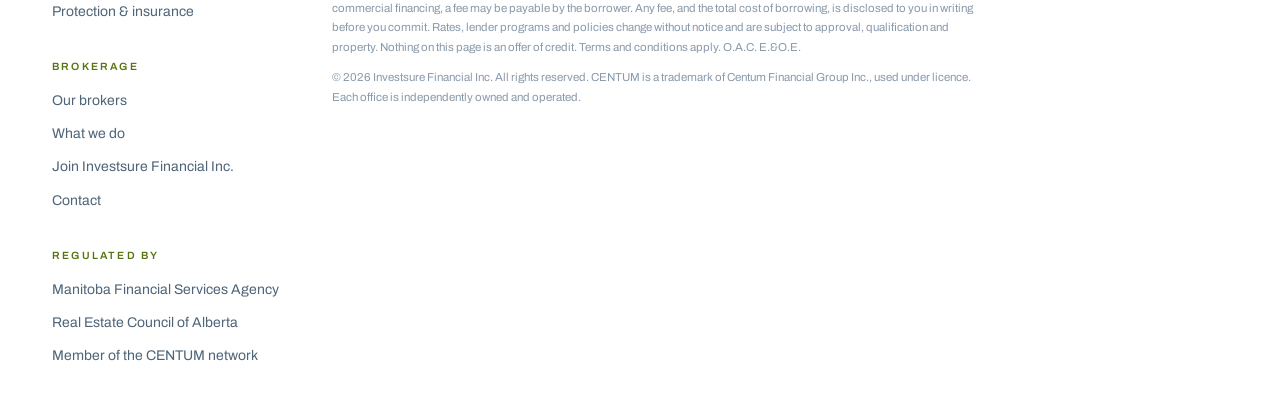
==== commit 0c13faaa: "refactor: section wording back to broker Mortgage broker is the term provincial legislation actually" ====
--- a/index.html
+++ b/index.html
@@ -49,11 +49,11 @@
     </button>
     <nav class="main" id="mainNav" aria-label="Main">
       <a href="#how">How it works</a>
-      <a href="#team">Our team</a>
-      <a href="#why">Why a specialist</a>
+      <a href="#team">Our brokers</a>
+      <a href="#why">Why a broker</a>
       <a href="#mortgages">Mortgages</a>
       <a href="insurance.html">Insurance</a>
-      <a href="#join">For specialists</a>
+      <a href="#join">For brokers</a>
     </nav>
     <a class="btn" href="#contact">Let's talk</a>
   </div>
@@ -75,7 +75,7 @@
         <p class="lede hero-lede">Tell us where you are today — renting, renewing, or turned down somewhere else. We will tell you what is actually possible, and then do the work to get you into a home of your own, quickly.</p>
         <div class="hero-cta">
           <a class="btn" href="#contact">Find out what you can afford</a>
-          <a class="btn btn--line" href="#team">Meet the specialists</a>
+          <a class="btn btn--line" href="#team">Meet the brokers</a>
         </div>
         <p class="award-hero">
           <svg viewBox="0 0 24 24" aria-hidden="true"><path d="M7 3h10l4 6-9 12L3 9z"/><path d="M3 9h18M8.5 9 12 21M15.5 9 12 21M7 3l1.5 6M17 3l-1.5 6"/></svg>
@@ -168,7 +168,7 @@
   <section class="band" id="why">
     <div class="wrap">
       <div class="shead rv">
-        <div class="eyebrow"><svg class="roof" viewBox="0 0 46 12"><path d="M1 11 L23 1 L45 11"/></svg><span class="micro">Why a mortgage specialist</span></div>
+        <div class="eyebrow"><svg class="roof" viewBox="0 0 46 12"><path d="M1 11 L23 1 L45 11"/></svg><span class="micro">Why a mortgage broker</span></div>
         <h2 class="d2">One application. Dozens of lenders competing for it.</h2>
       </div>
       <div class="compare">
@@ -281,9 +281,9 @@
   <section class="band band--dark" id="join">
     <div class="wrap">
       <div class="shead rv">
-        <div class="eyebrow"><svg class="roof" viewBox="0 0 46 12"><path d="M1 11 L23 1 L45 11"/></svg><span class="micro">For mortgage specialists</span></div>
+        <div class="eyebrow"><svg class="roof" viewBox="0 0 46 12"><path d="M1 11 L23 1 L45 11"/></svg><span class="micro">For mortgage brokers</span></div>
         <h2 class="d2">Bring your book. Keep your clients. Lose the overhead.</h2>
-        <p class="lede">Investsure Financial Inc. is a home for licensed mortgage specialists who want a brokerage behind them without giving up their own practice.</p>
+        <p class="lede">Investsure Financial Inc. is a home for licensed mortgage brokers who want a brokerage behind them without giving up their own practice.</p>
       </div>
       <div class="perks rv">
         <div class="perk"><span class="k">What you get</span><h3>Your own page</h3><p>Name, portrait, direct contact and social links — a page you can link from your own advertising.</p></div>
@@ -365,7 +365,7 @@
         <li><a href="#lenders">The lender panel</a></li>
         <li><a href="insurance.html">Protection &amp; insurance</a></li></ul></div>
       <div><h4>Brokerage</h4><ul>
-        <li><a href="#team">Our team</a></li><li><a href="#process">What we do</a></li>
+        <li><a href="#team">Our brokers</a></li><li><a href="#process">What we do</a></li>
         <li><a href="#join">Join Investsure Financial Inc.</a></li><li><a href="#contact">Contact</a></li></ul></div>
       <div><h4>Regulated by</h4><ul>
         <li>Manitoba Financial Services Agency</li>
@@ -533,7 +533,7 @@
     join.className = "card sheet card--join rv";
     join.innerHTML = '<div class="frame">' + ROOF + '<span class="bigmono">+</span></div>' +
       '<div class="card-body"><div class="card-id"><h3>Your name here</h3>' +
-      '<p>Investsure Financial Inc. is taking on licensed mortgage specialists</p></div>' +
+      '<p>Investsure Financial Inc. is taking on licensed mortgage brokers</p></div>' +
       '<a class="card-link" href="#join">Join the brokerage <span class="arw">→</span></a></div>';
     rosterEl.appendChild(join);
   }
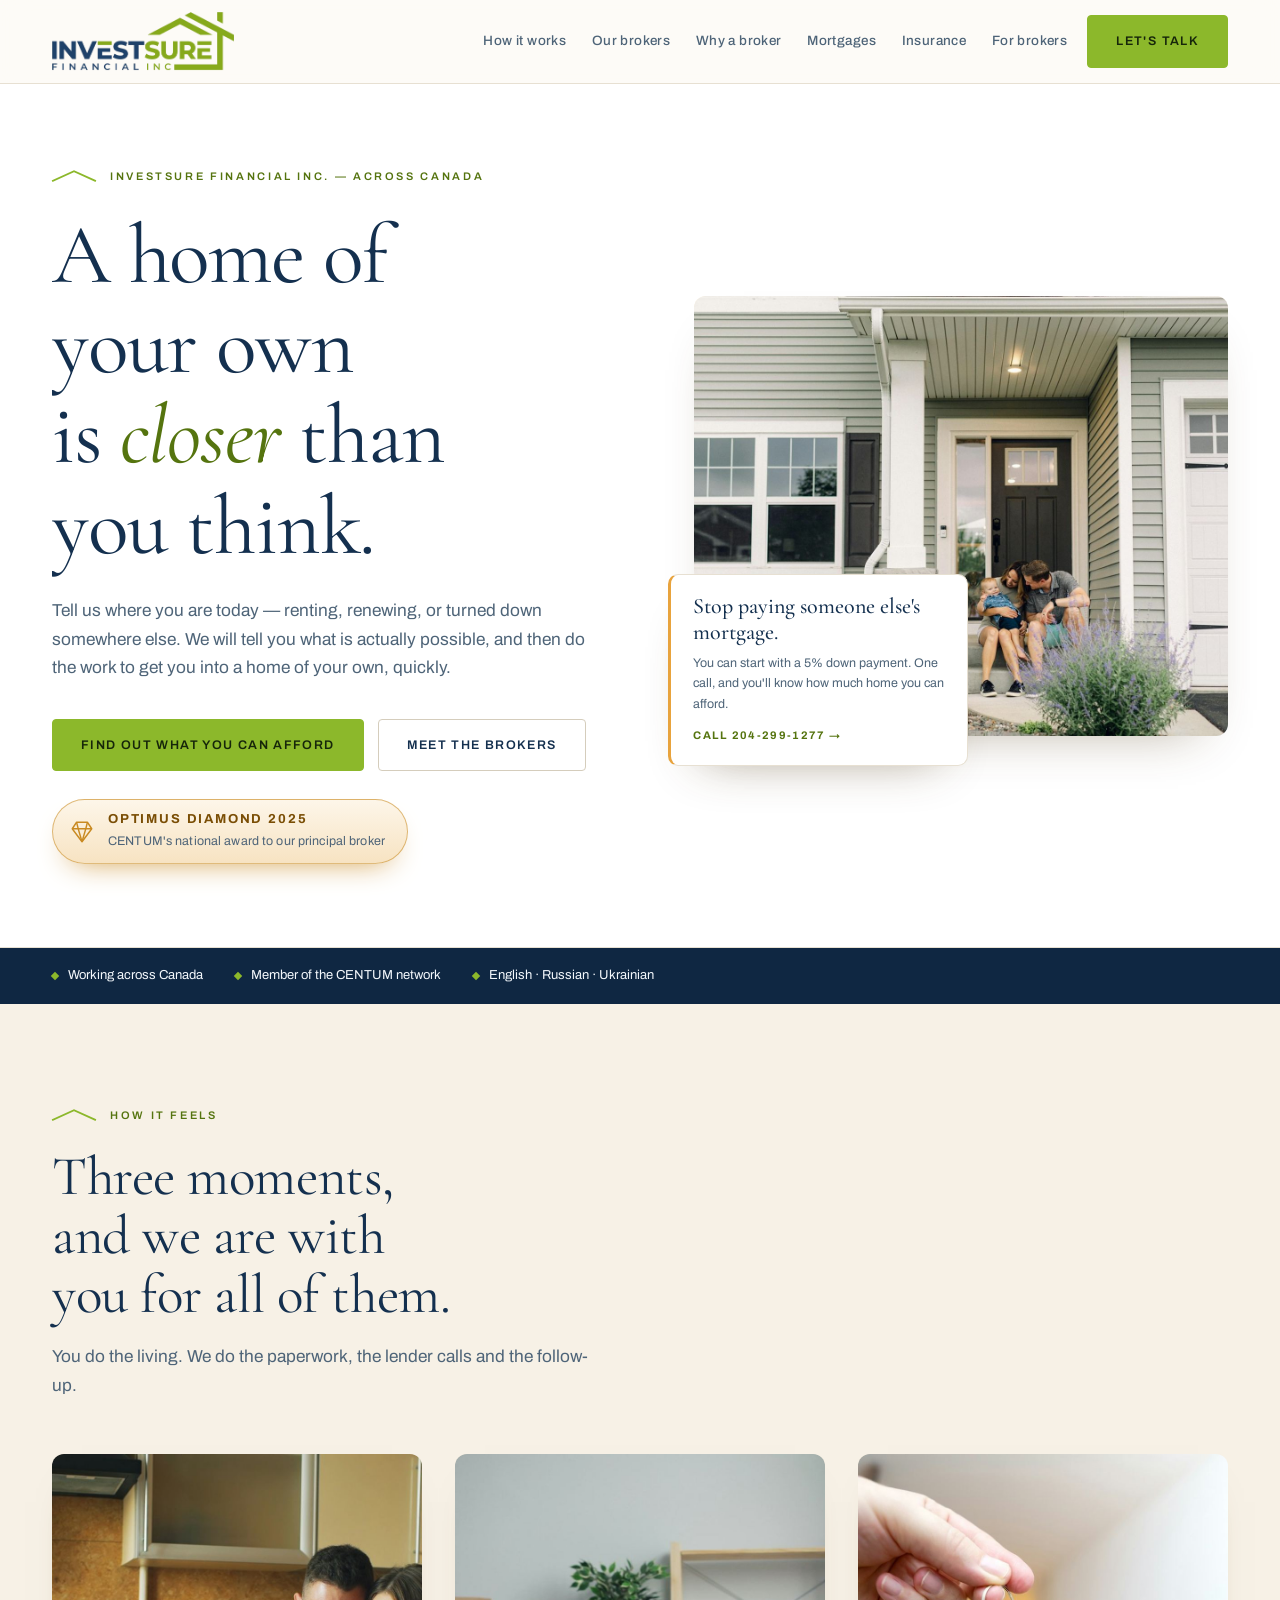
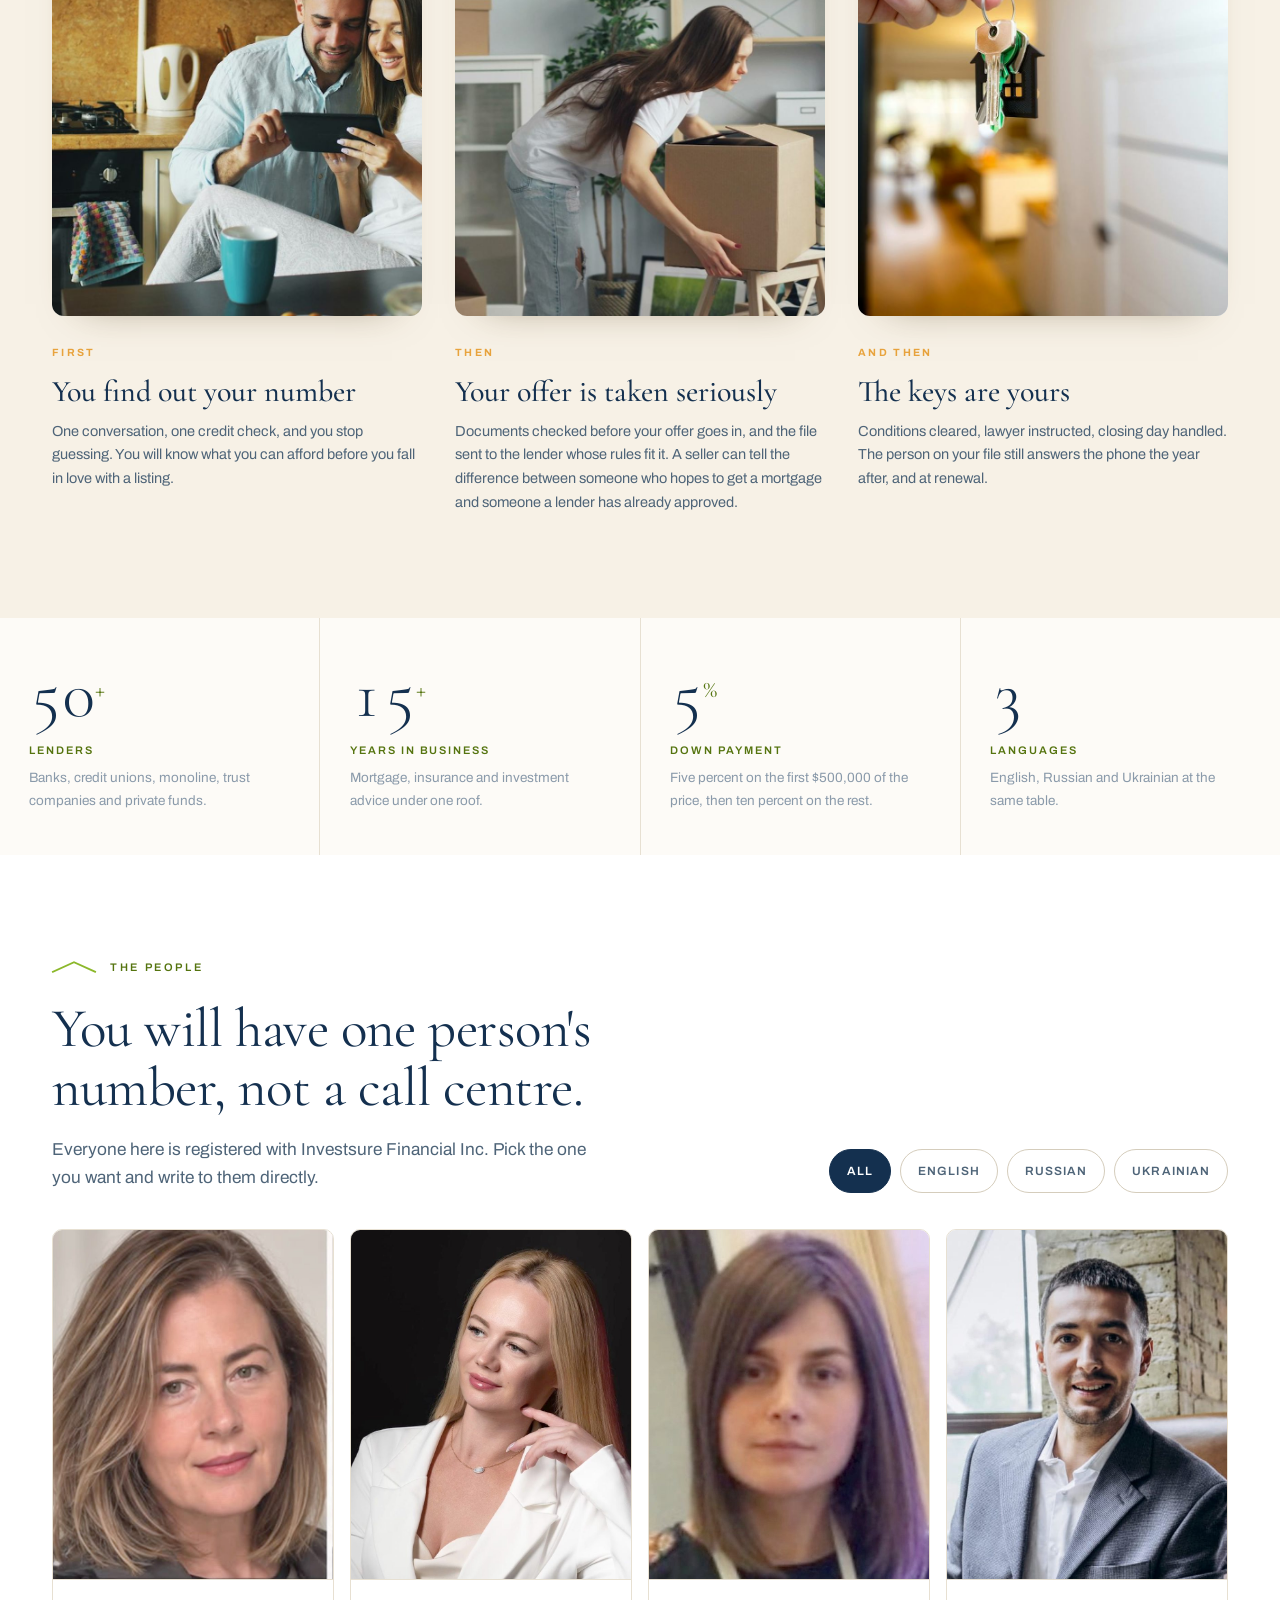
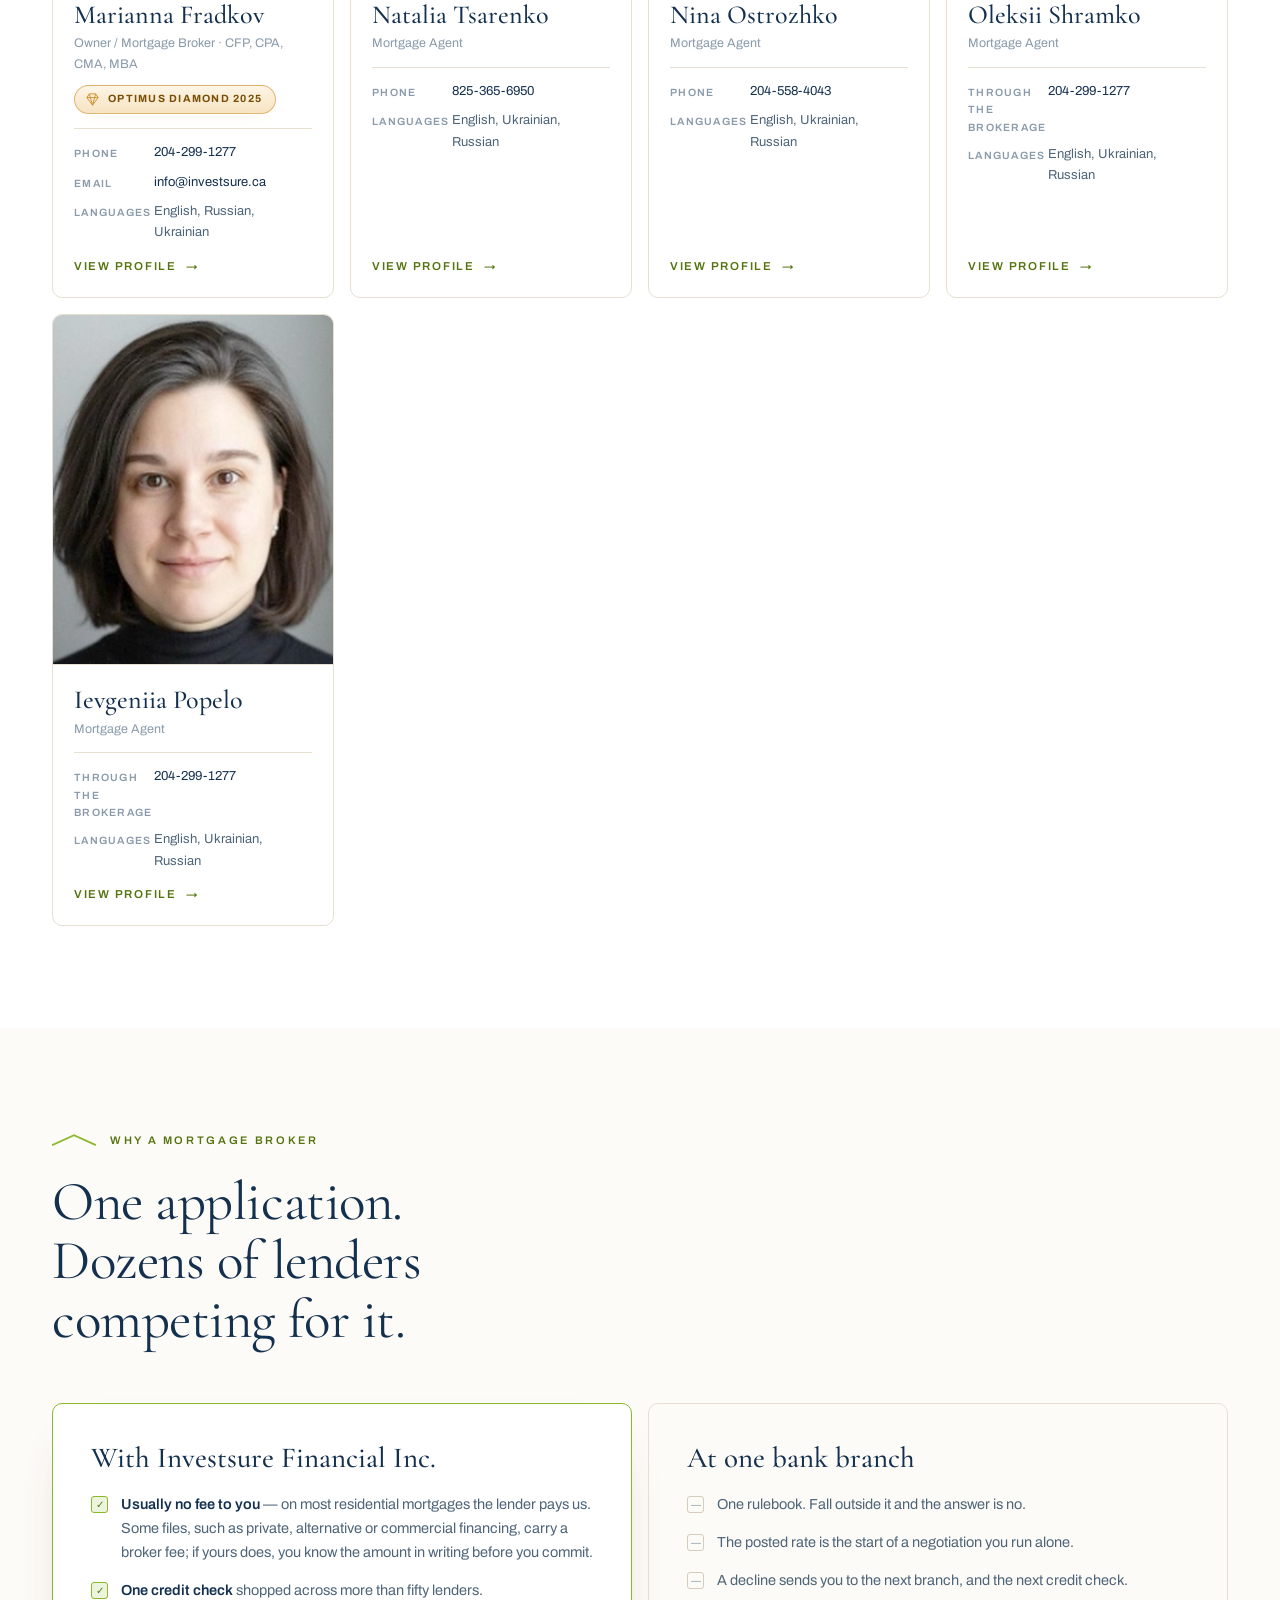
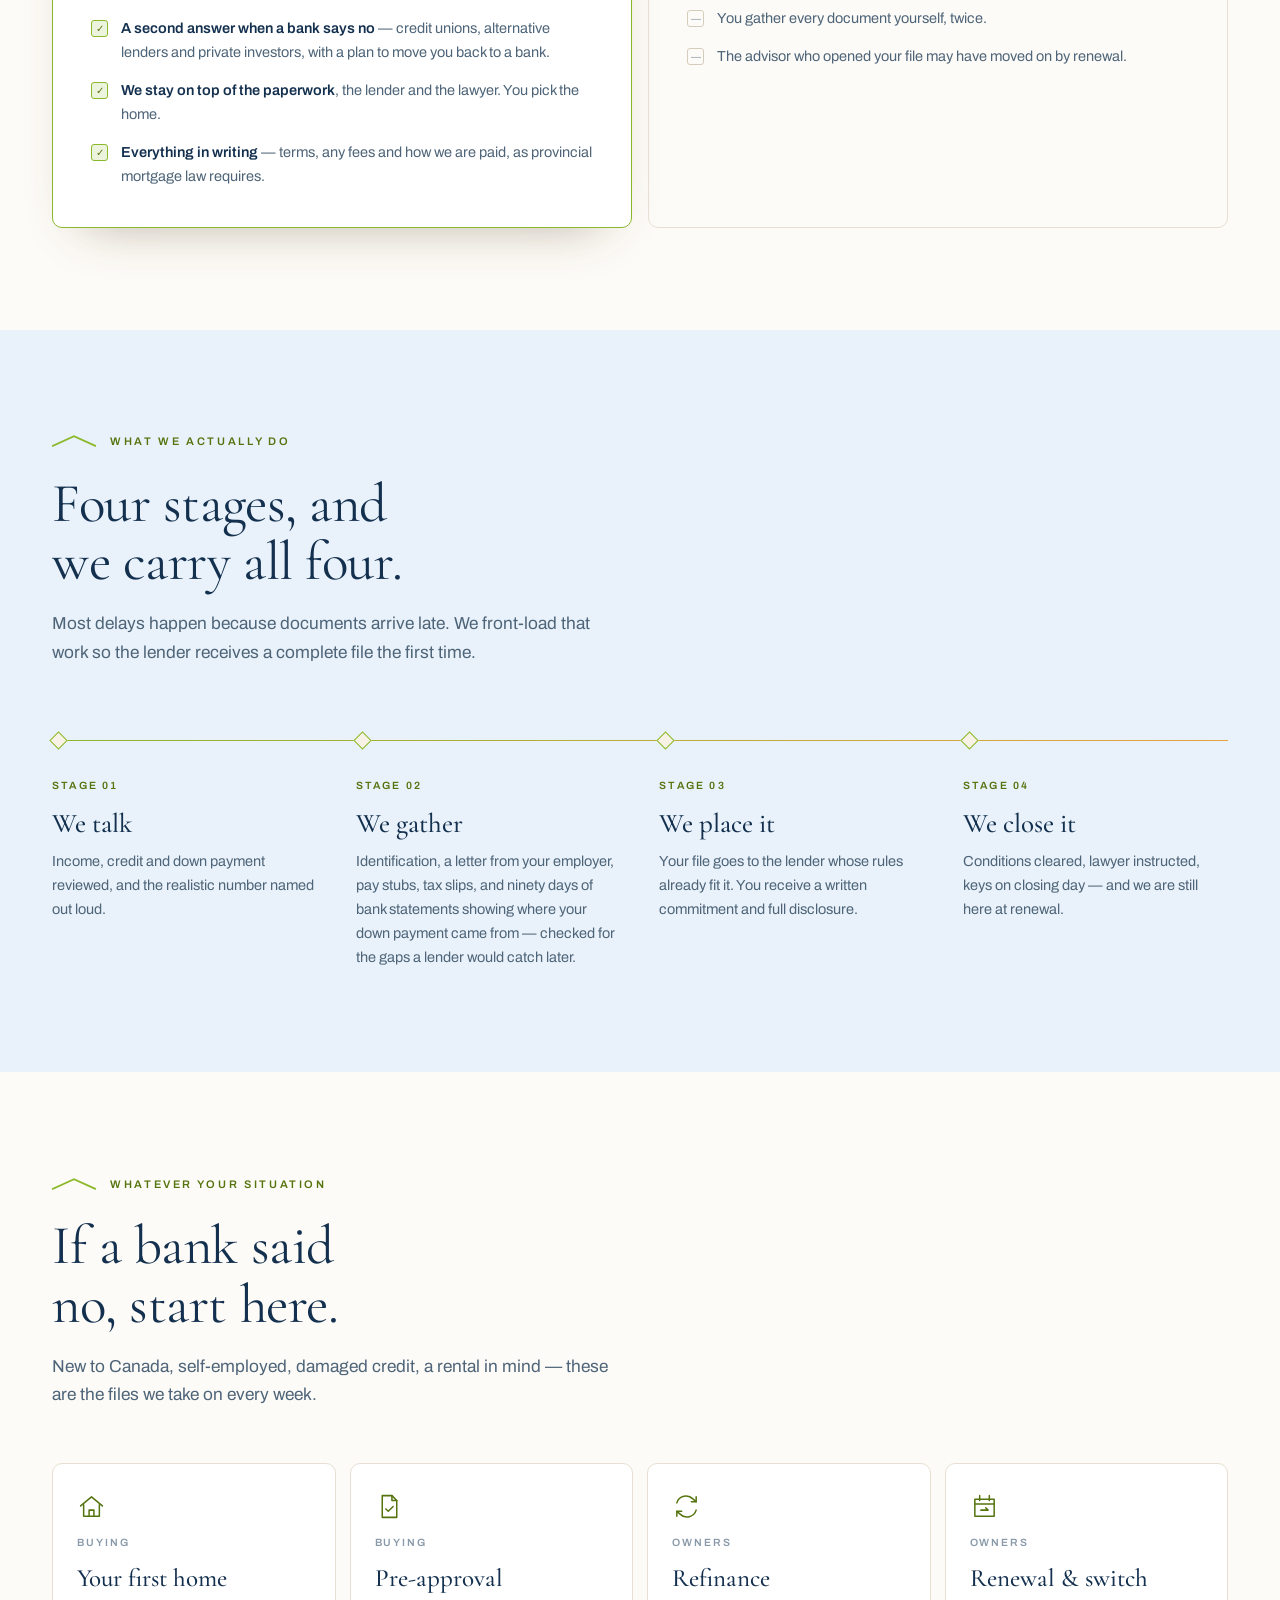
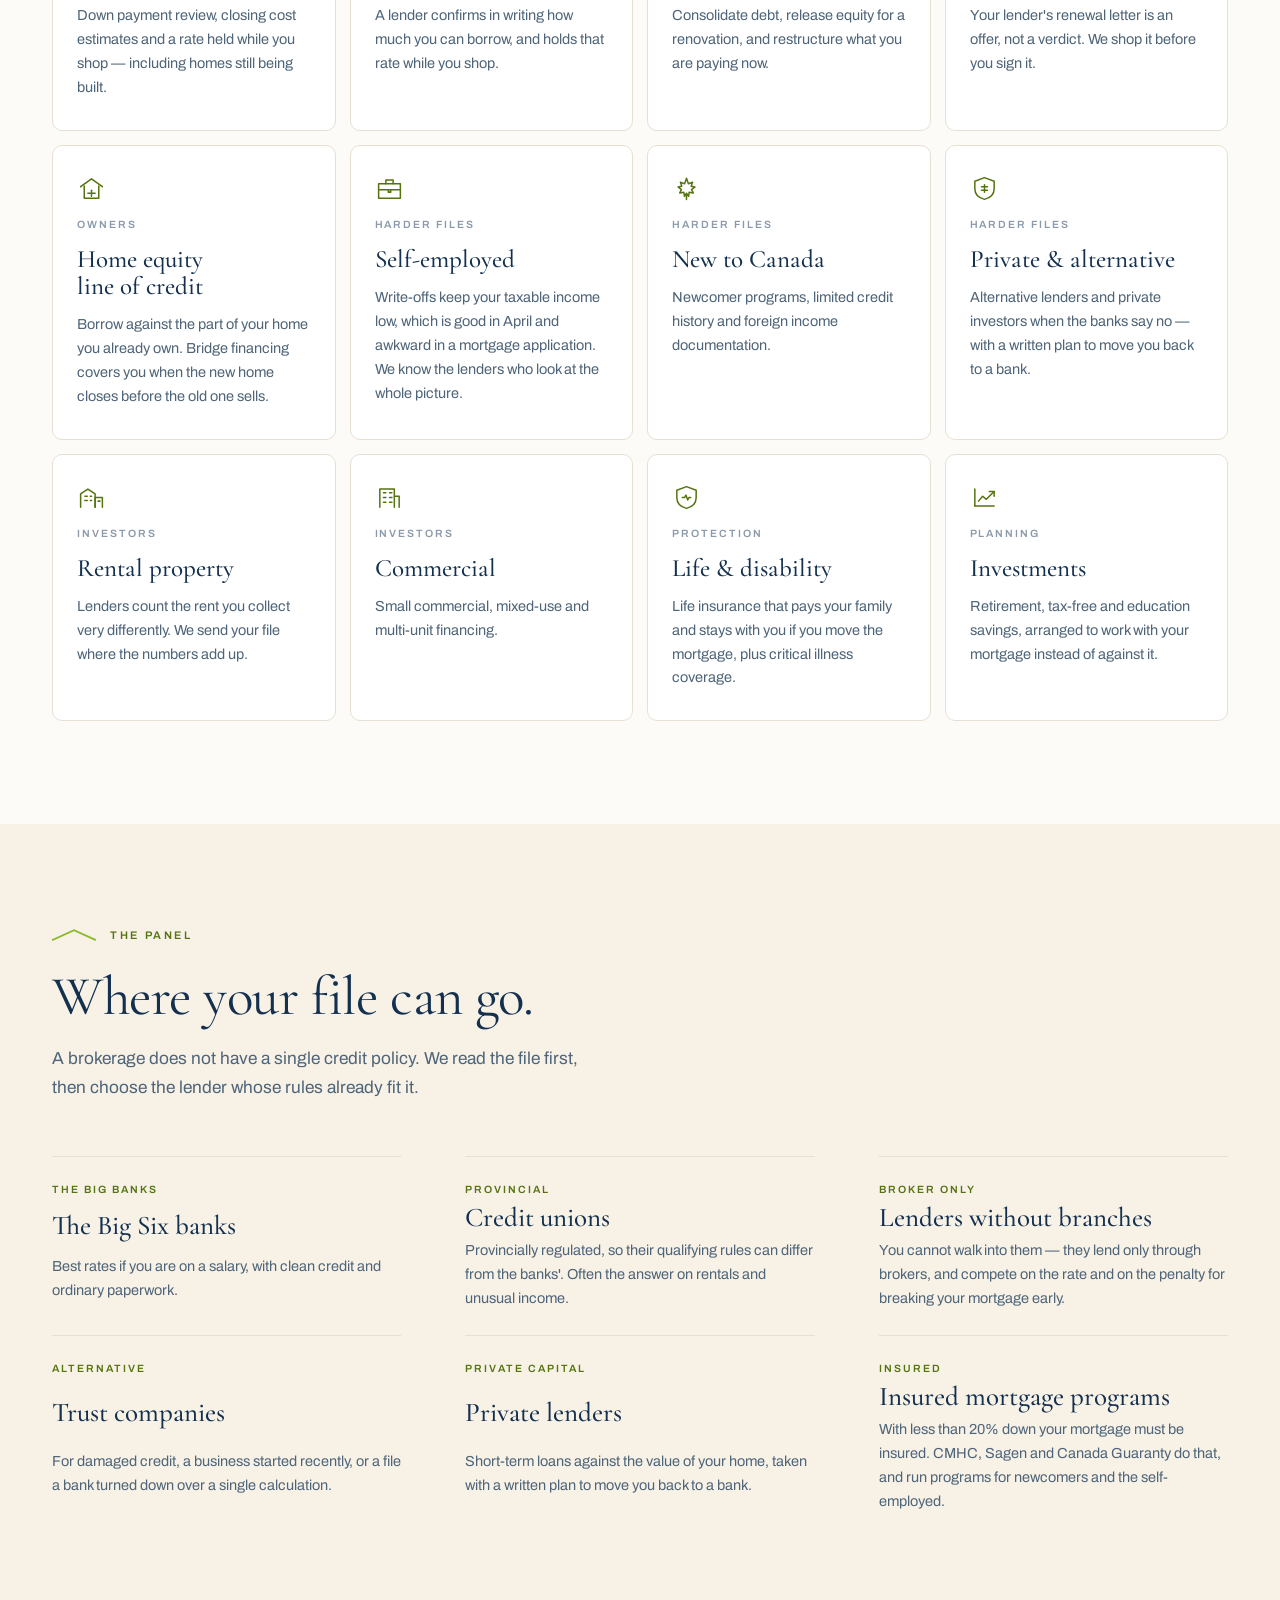
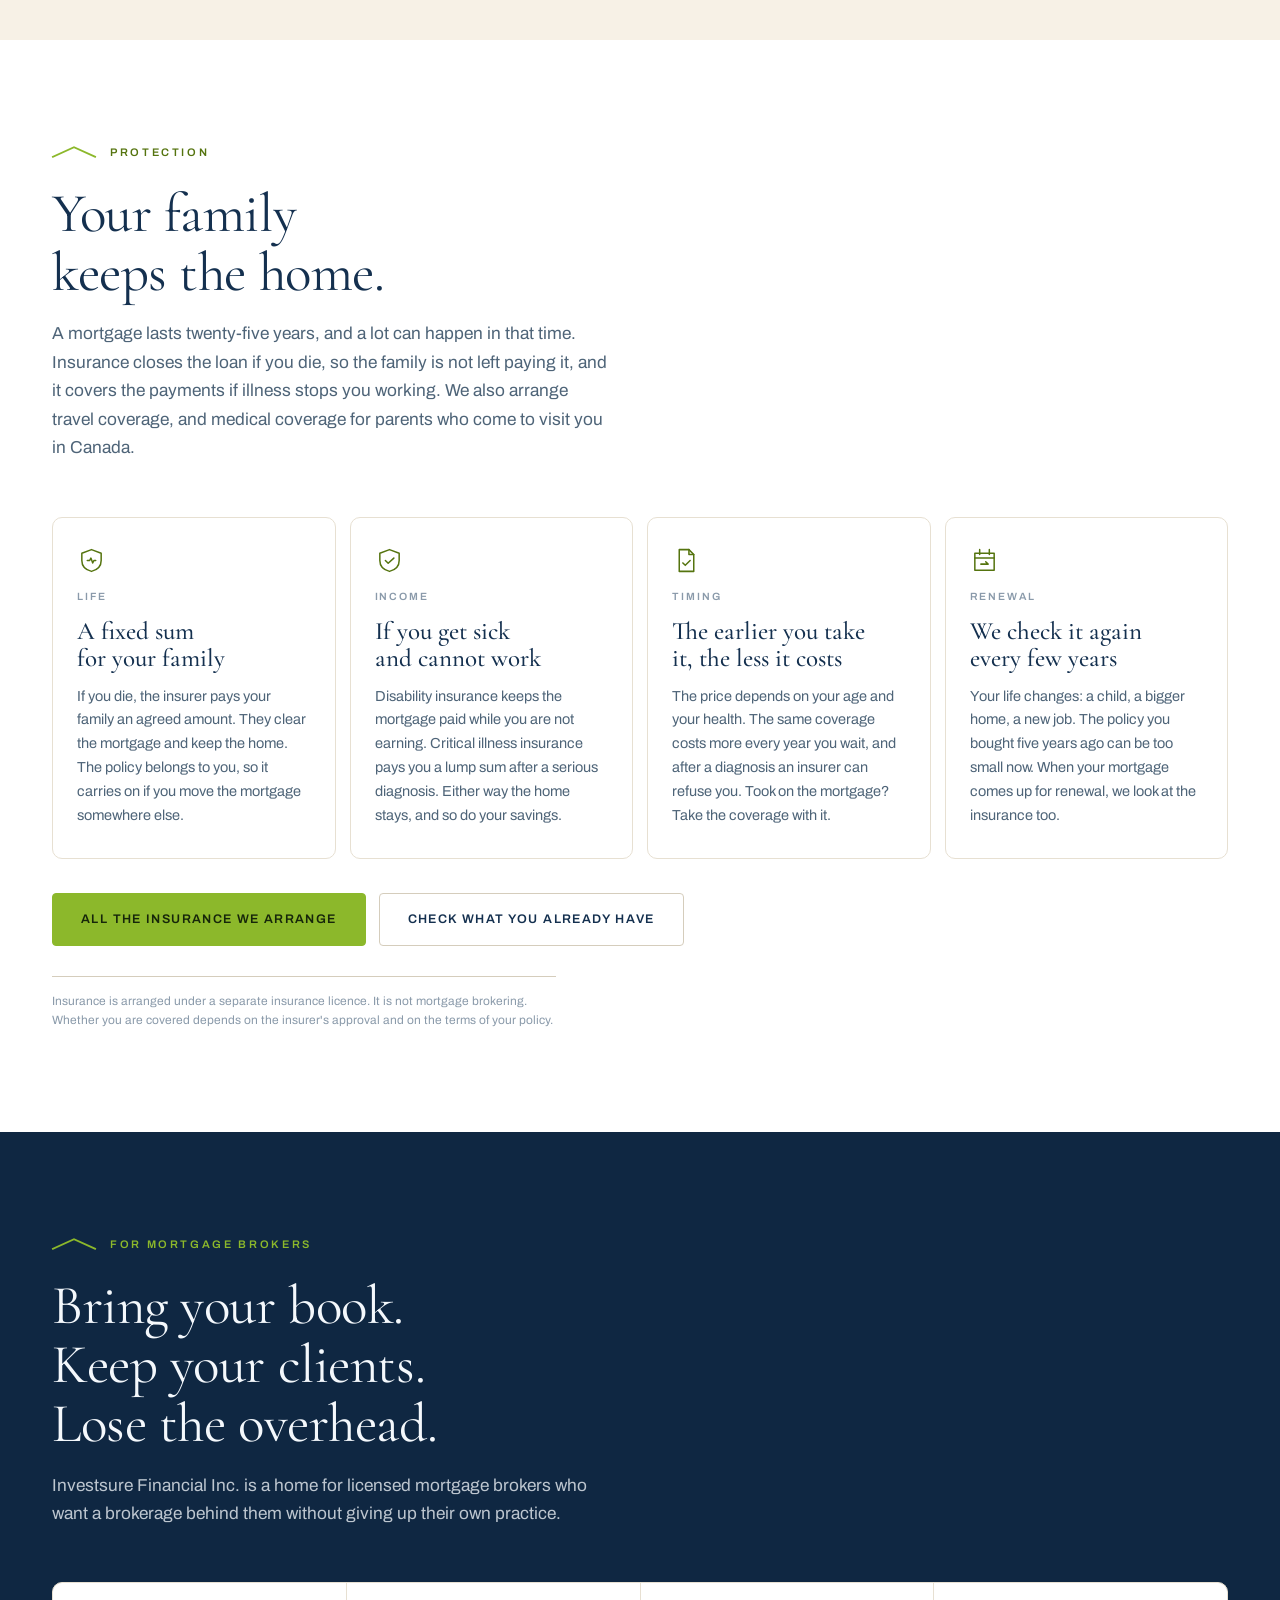
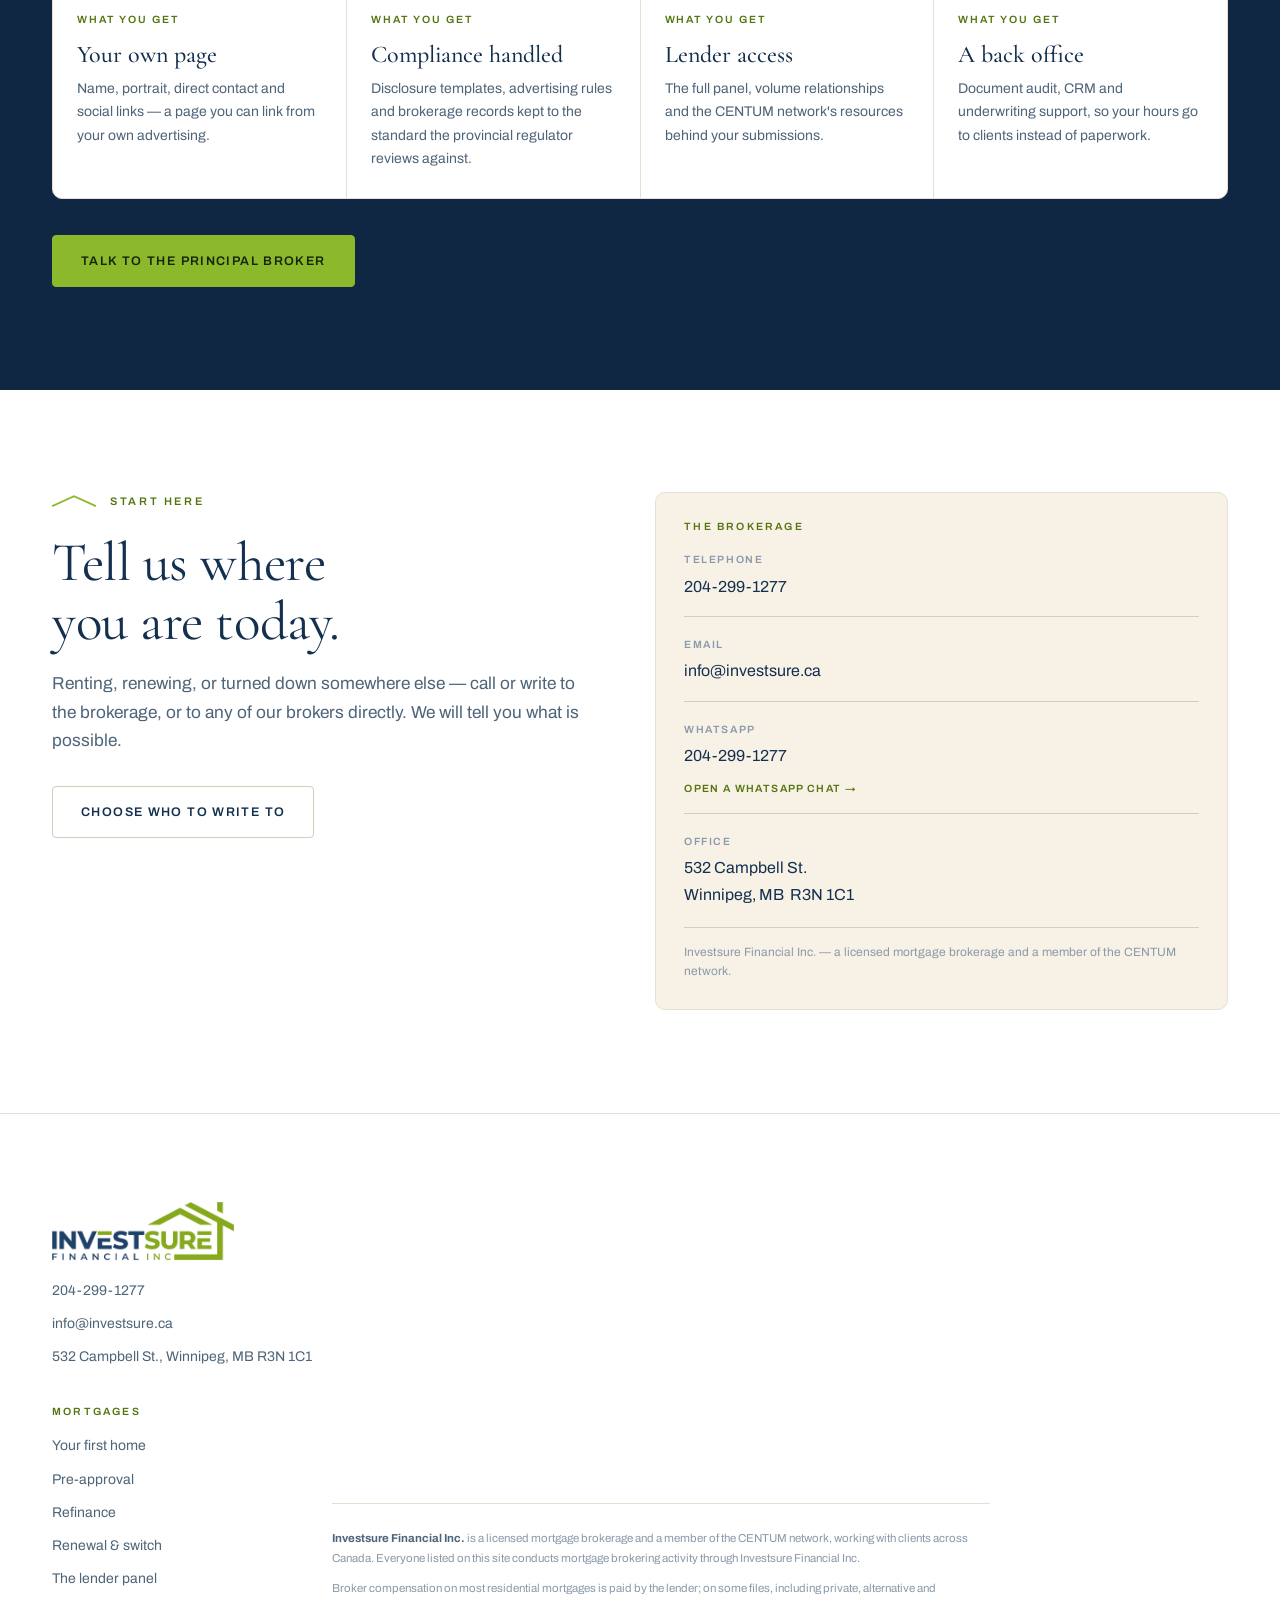
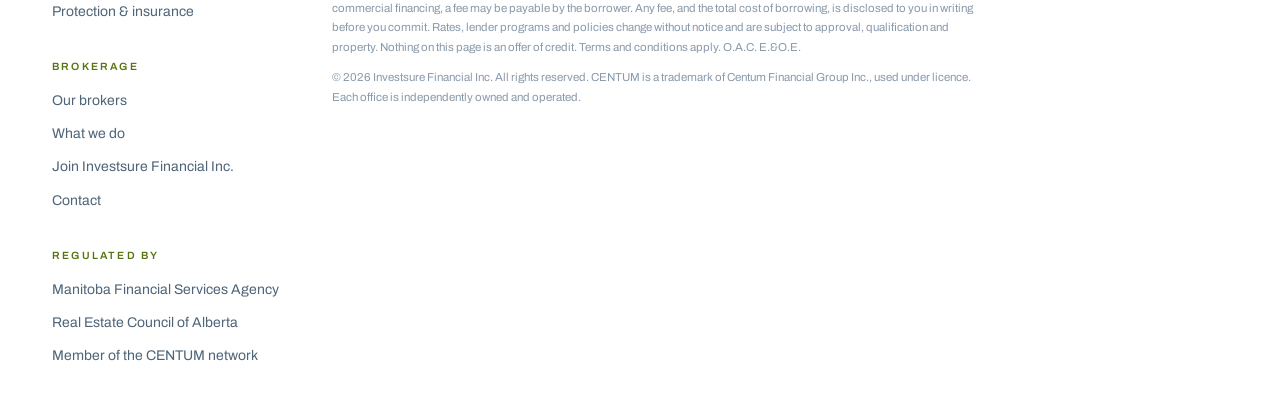
==== commit 6a0a0dff: "fix: roster titles back to mortgage agent, per the MFSA finding The compliance review letter of 2 Oc" ====
--- a/index.html
+++ b/index.html
@@ -400,23 +400,23 @@
             "Life, disability and critical illness coverage alongside the mortgage",
             "Chartered Professional Accountant and Certified Financial Planner"] },
   { id:"natalia-tsarenko", first:"Natalia", last:"Tsarenko", initials:"NT", photo:"natalia-tsarenko.jpg",
-    role:"Mortgage Specialist", creds:"", licence:"", email:"", phone:"825-365-6950",
+    role:"Mortgage Agent", creds:"", licence:"", email:"", phone:"825-365-6950",
     instagram:"natali_mortgages",
     languages:["English","Ukrainian","Russian"],
     bio:"First homes, newcomers to Canada and refinances. Natalia takes clients whose situation looks complicated on paper and stays with them personally from the first conversation to the day the keys change hands.",
     points:["First-time buyers and newcomers to Canada","Refinancing and restructuring what you pay now","One person on your file from first call to closing day"] },
   { id:"nina-ostrozhko", first:"Nina", last:"Ostrozhko", initials:"NO", photo:"nina-ostrozhko.jpg",
-    role:"Mortgage Specialist", creds:"", licence:"", email:"", phone:"204-558-4043", instagram:"",
+    role:"Mortgage Agent", creds:"", licence:"", email:"", phone:"204-558-4043", instagram:"",
     languages:["English","Ukrainian","Russian"],
     bio:"Registered with Investsure Financial Inc. and writing files across the whole lender panel \u2014 first homes, newcomers to Canada, refinances and renewals. Speaks English, Ukrainian and Russian, so the paperwork can be explained in the language you think in.",
     points:["Works through the full Investsure Financial Inc. lender panel","First homes, newcomers, refinances and renewals","English, Ukrainian and Russian"] },
   { id:"oleksii-shramko", first:"Oleksii", last:"Shramko", initials:"OS", photo:"oleksii-shramko.jpg",
-    role:"Mortgage Specialist", creds:"", licence:"", email:"", phone:"", instagram:"",
+    role:"Mortgage Agent", creds:"", licence:"", email:"", phone:"", instagram:"",
     languages:["English","Ukrainian","Russian"],
     bio:"Registered with Investsure Financial Inc. and writing files across the whole lender panel \u2014 first homes, newcomers to Canada, refinances and renewals. Speaks English, Ukrainian and Russian, so the paperwork can be explained in the language you think in.",
     points:["Works through the full Investsure Financial Inc. lender panel","First homes, newcomers, refinances and renewals","English, Ukrainian and Russian"] },
   { id:"ievgeniia-popelo", first:"Ievgeniia", last:"Popelo", initials:"IP", photo:"ievgeniia-popelo.jpg",
-    role:"Mortgage Specialist", creds:"", licence:"", email:"", phone:"", instagram:"",
+    role:"Mortgage Agent", creds:"", licence:"", email:"", phone:"", instagram:"",
     languages:["English","Ukrainian","Russian"],
     bio:"Registered with Investsure Financial Inc. and writing files across the whole lender panel \u2014 first homes, newcomers to Canada, refinances and renewals. Speaks English, Ukrainian and Russian, so the paperwork can be explained in the language you think in.",
     points:["Works through the full Investsure Financial Inc. lender panel","First homes, newcomers, refinances and renewals","English, Ukrainian and Russian"] }
